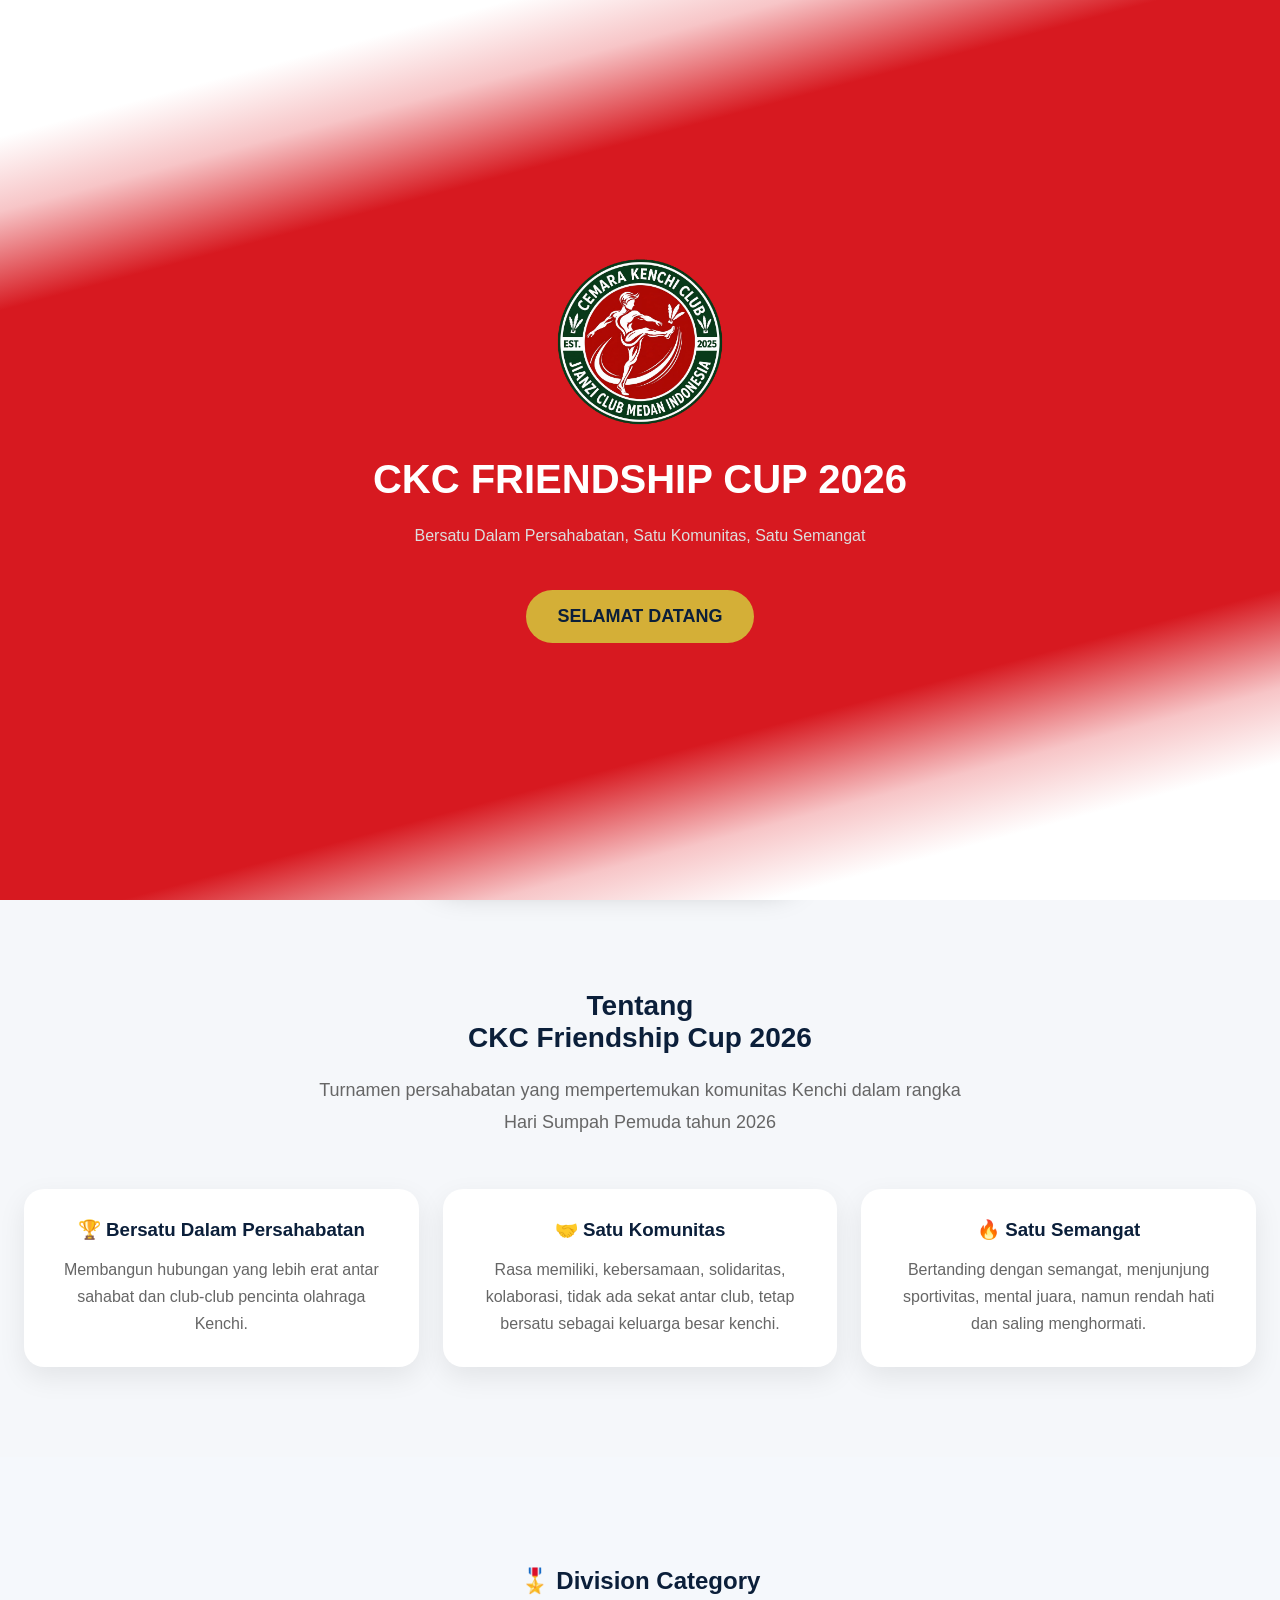
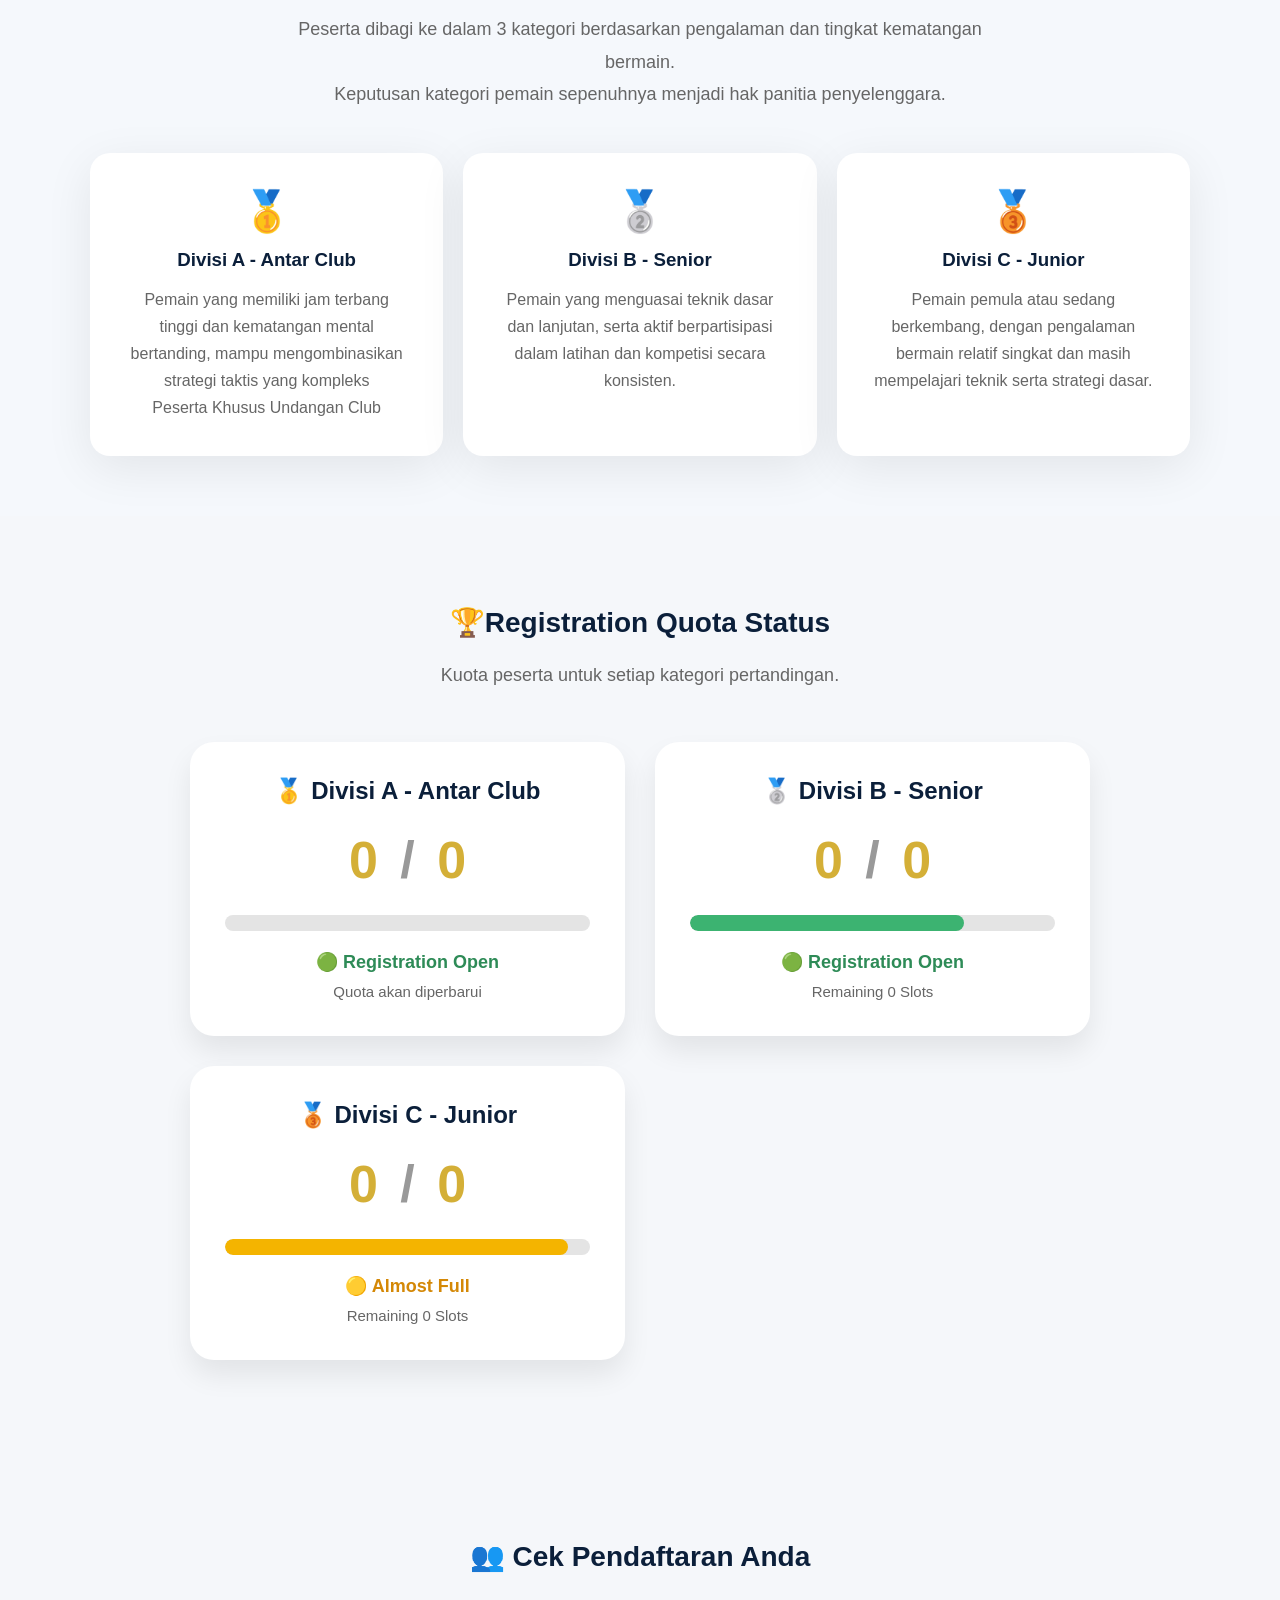
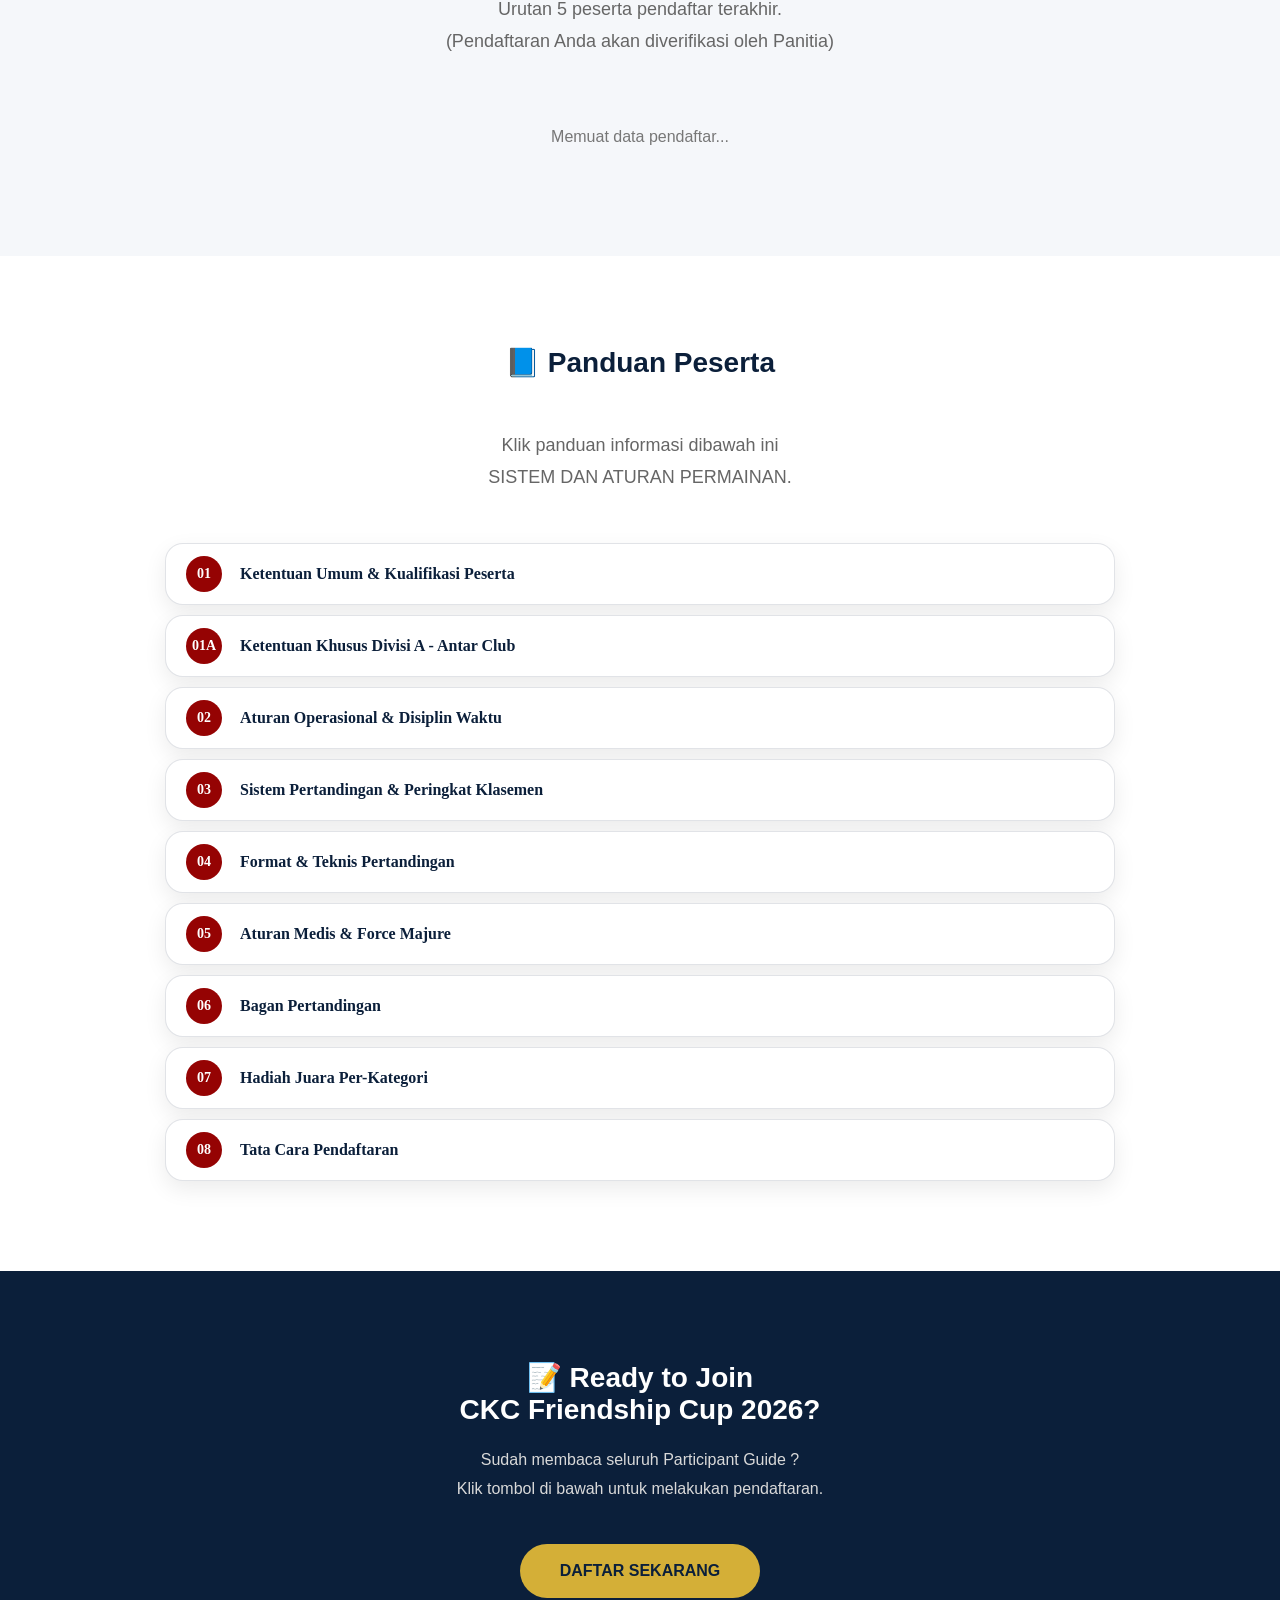
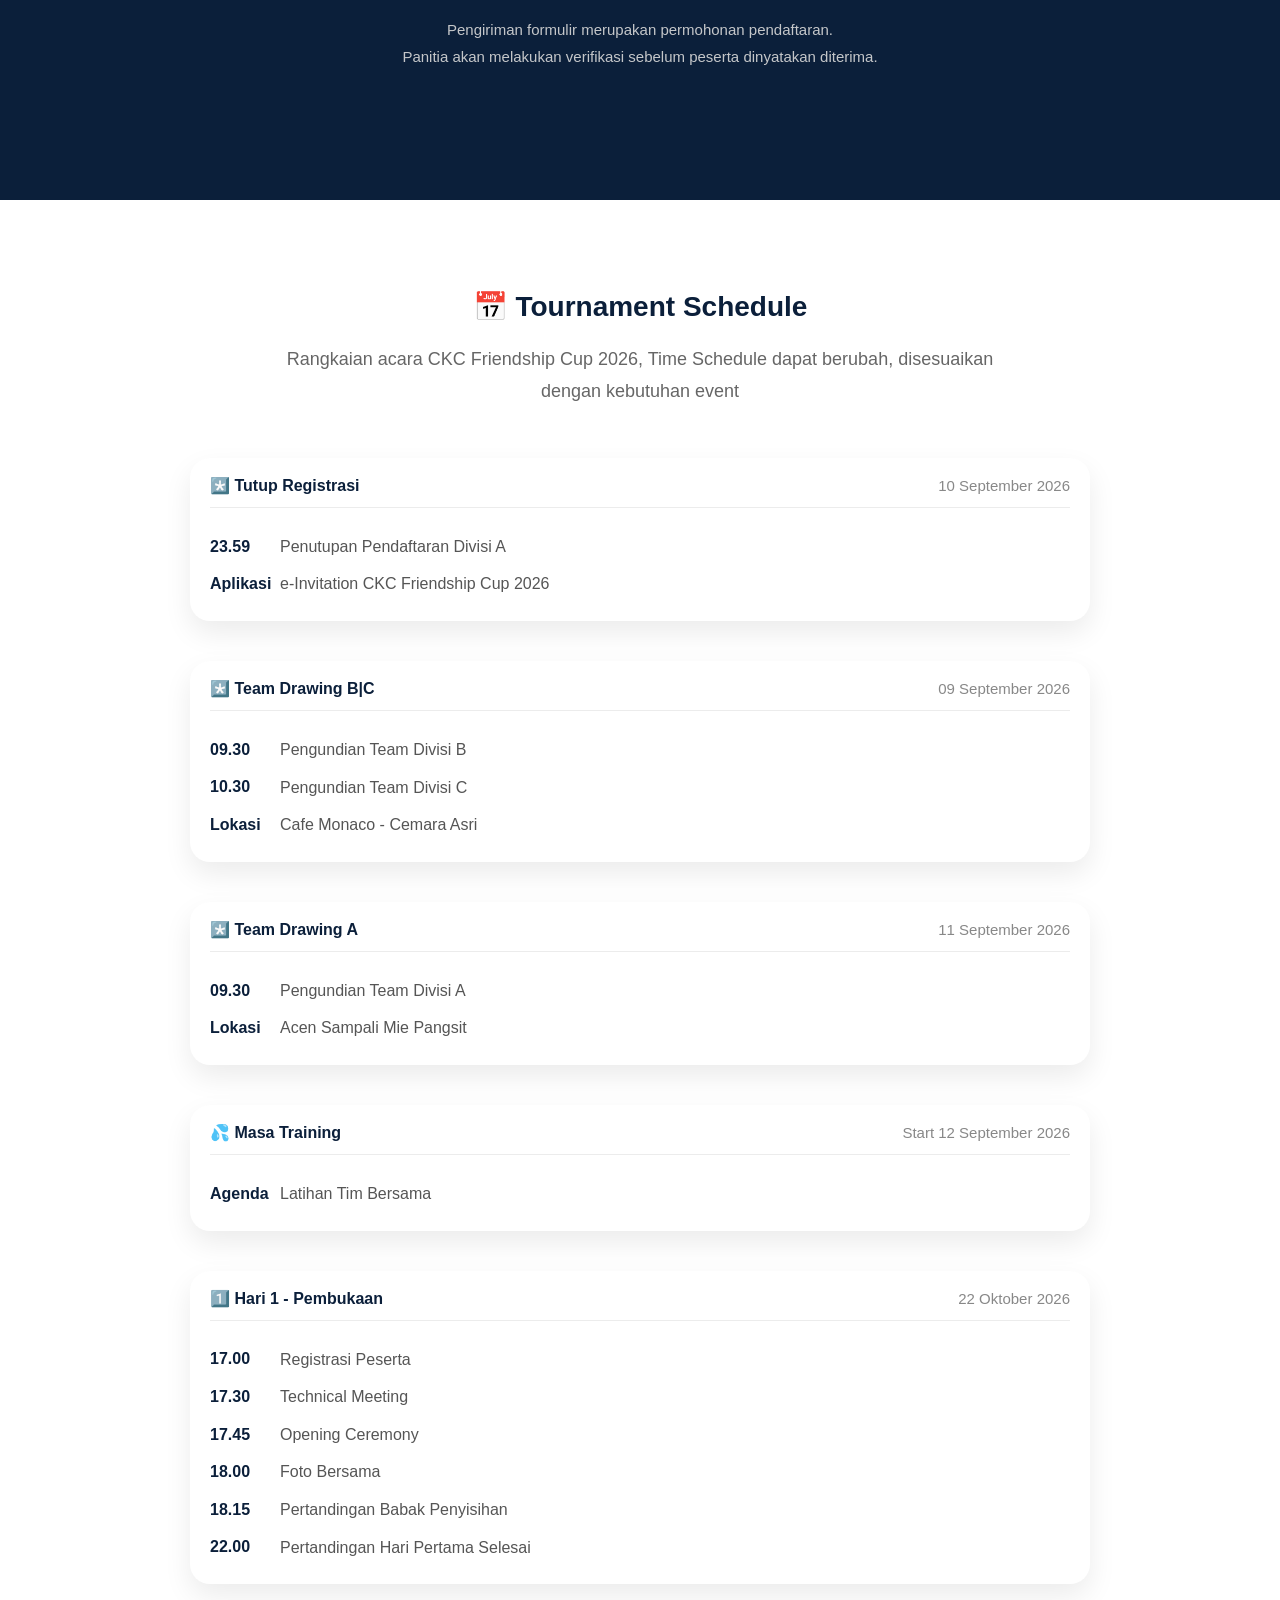
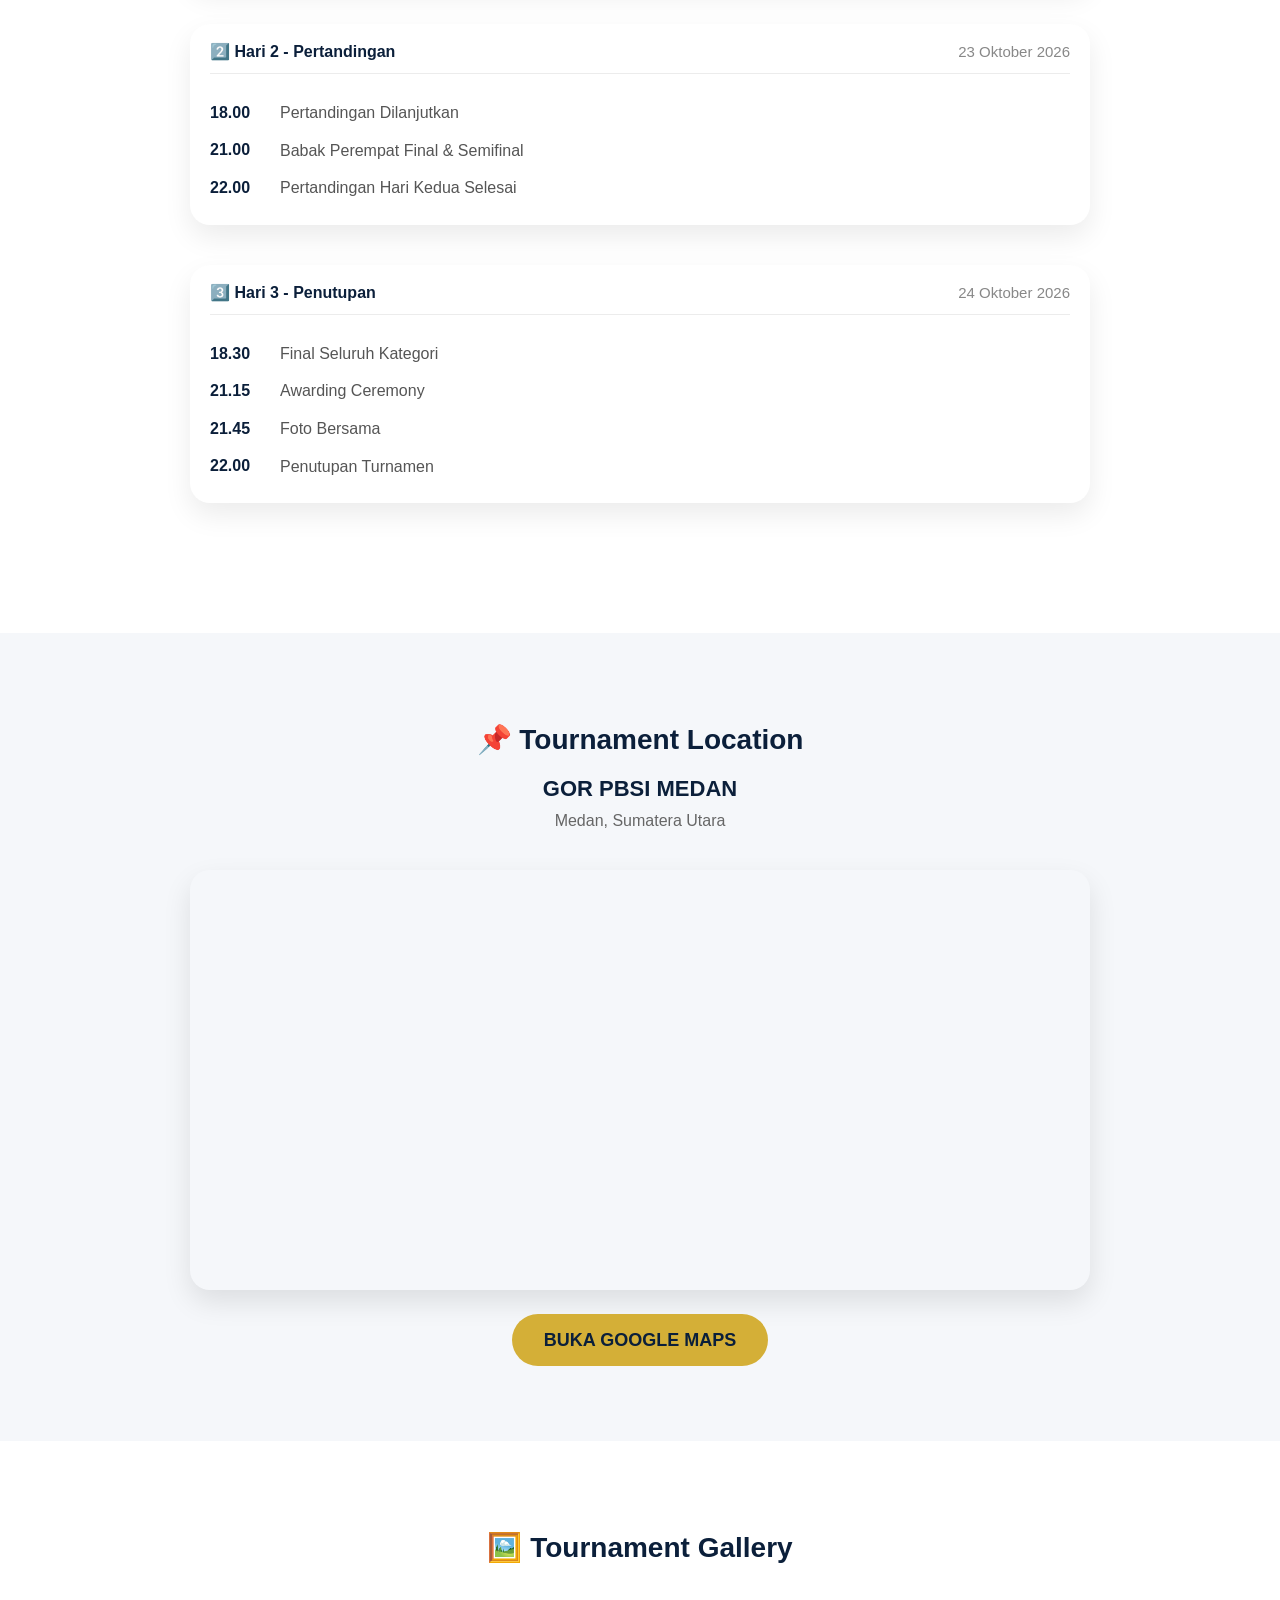
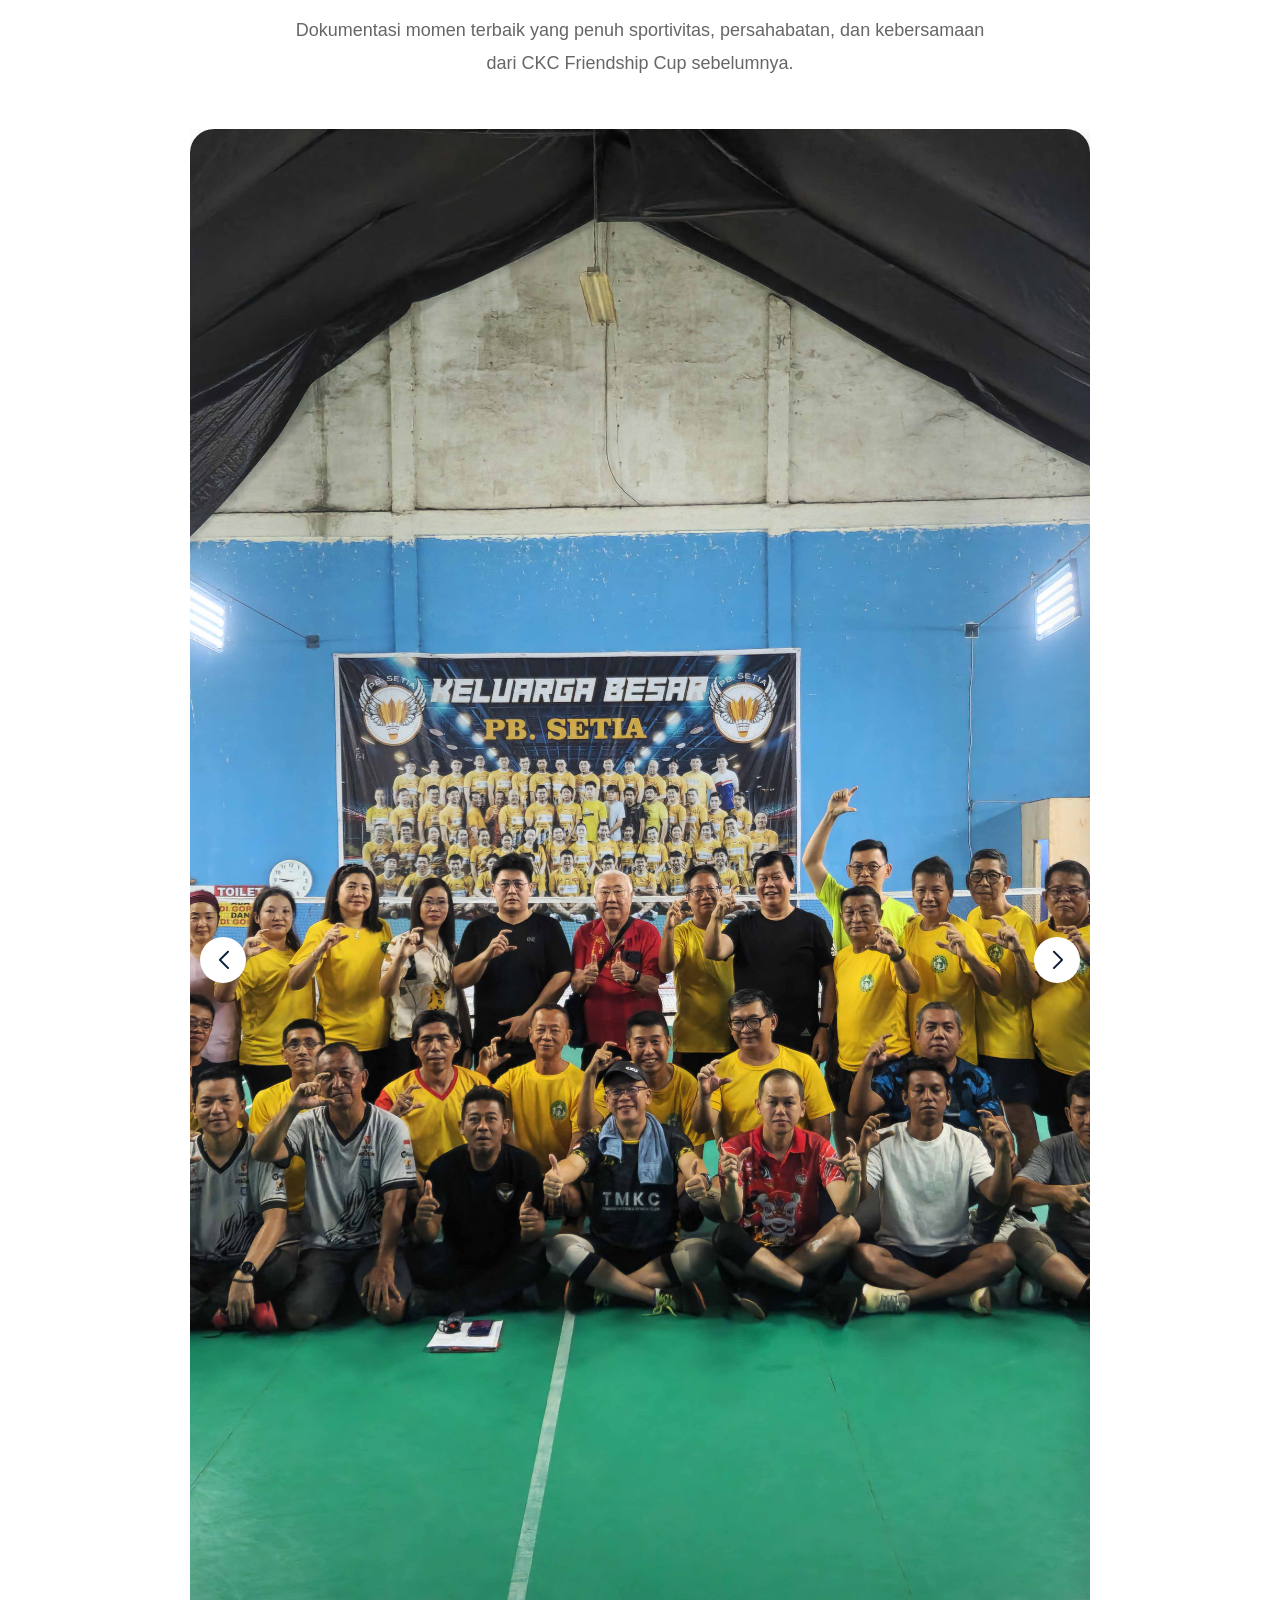
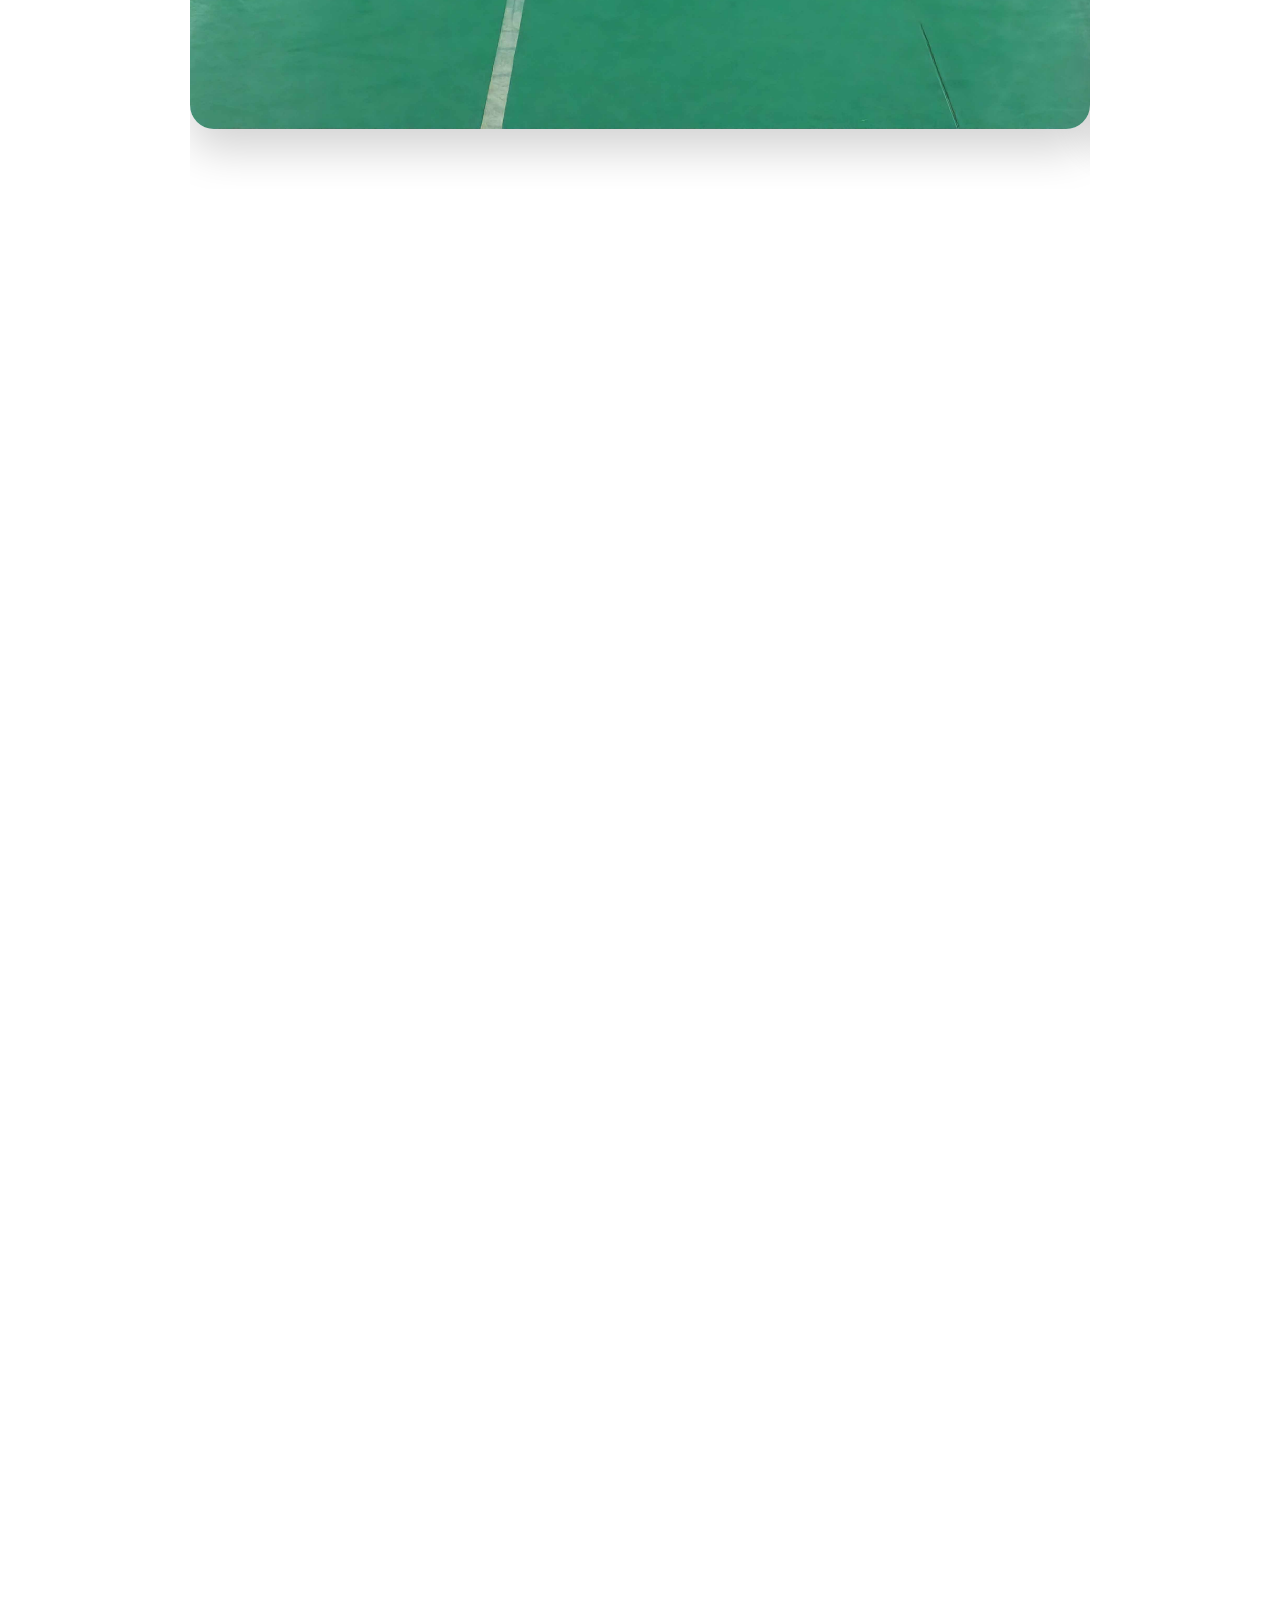
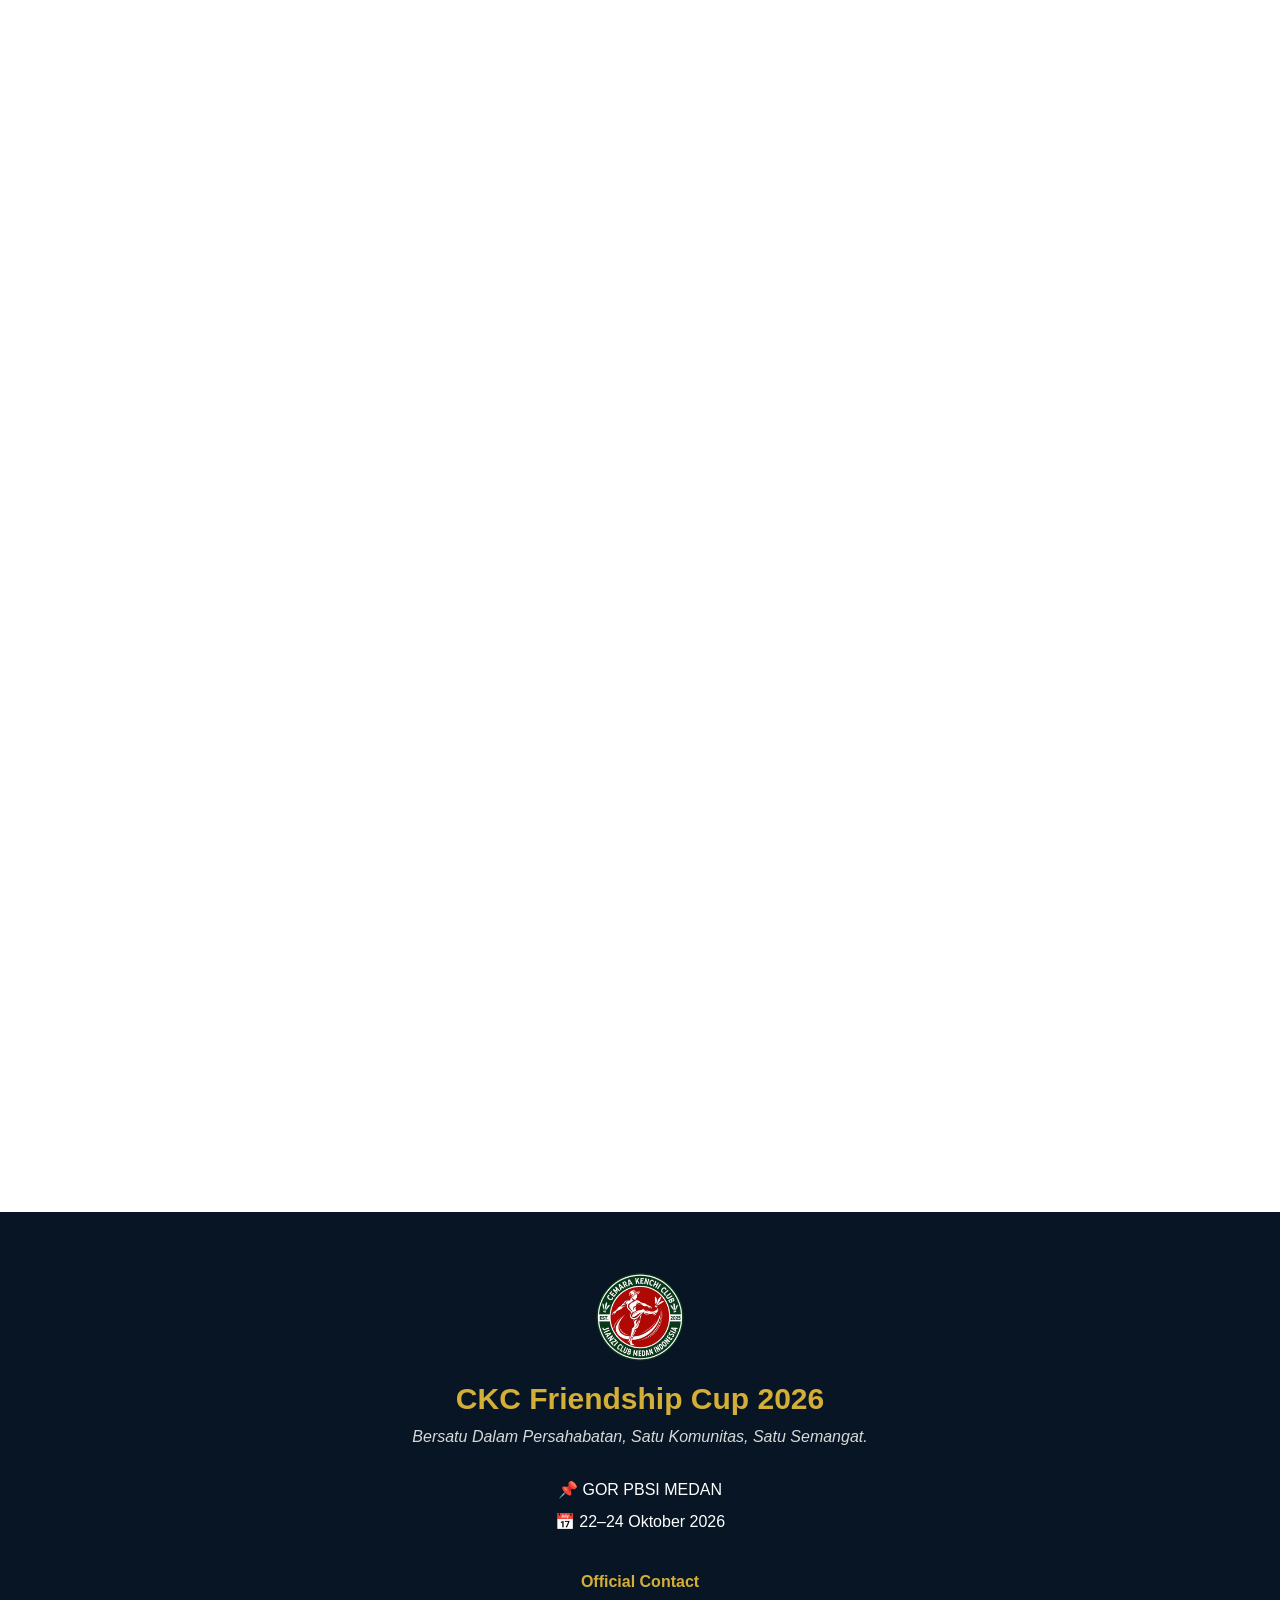
==== index.html @ 767d3966 "Update website" ====
<!DOCTYPE html>
<html lang="id">
<head>

<meta charset="UTF-8">

<meta name="viewport" content="width=device-width, initial-scale=1.0">

<title>Cemara Kenchi Club Friendship Cup 2026</title>

<link
rel="stylesheet"
href="https://cdn.jsdelivr.net/npm/swiper@11/swiper-bundle.min.css">

<link rel="stylesheet" href="style.css">

</head>
<body>

<!-- ===================================================== -->
<!-- OPENING SCREEN -->
<!-- ===================================================== -->
<div id="openingScreen" class="opening-screen">

    <div class="opening-content">

        <img
        src="images/logo/logo.png"
        class="opening-logo"
        alt="Cemara Kenchi Club Logo"
        loading="eager">

        <h1>

            CKC FRIENDSHIP CUP 2026

        </h1>

        <p>

            Bersatu Dalam Persahabatan,
            Satu Komunitas,
            Satu Semangat

        </p>

        <button
            id="enterInvitation"
            class="btn-primary">

            SELAMAT DATANG

        </button>

    </div>

</div>

<div id="runningNews" class="running-news" hidden>
    <div
        id="runningNewsTrack"
        class="running-news-track">
    </div>
</div>

<!-- ===================================================== -->
<!-- HERO -->
<!-- ===================================================== -->
<section id="hero" class="cover">

    <div class="logo-area fade-up">

        <img 
        src="images/logo/logo.png"
        class="hero-logo"
        alt="CKC Logo">

    </div>

    <div class="title-area fade-up">
    <h1 class="club-name">CEMARA KENCHI CLUB</h1>
    <h2 class="event-name">CKC FRIENDSHIP CUP 2026</h2>
    <p class="tagline">Bersatu Dalam Persahabatan, Satu Komunitas, Satu Semangat</p>
     </div>

<div class="info-area fade-up">

    <p>📅 22–24 Oktober 2026</p>

    <p>📌GOR PBSI MEDAN</p>

</div>
<div class="countdown-box fade-up">

    <h3>Tournament Starts In</h3>

    <p id="countdownMessage"></p>

    <div id="countdown">

        <div class="time-box">

            <span id="days">00</span>

            <small>Days</small>

        </div>

        <div class="time-box">

            <span id="hours">00</span>

            <small>Hours</small>

        </div>

        <div class="time-box">

            <span id="minutes">00</span>

            <small>Minutes</small>

        </div>

        <div class="time-box">

            <span id="seconds">00</span>

            <small>Seconds</small>

        </div>

    </div>

</div>
</section>

<!-- ===================================================== -->
<!-- ABOUT TOURNAMENT -->
<!-- ===================================================== -->
<section id="about" class="about">

    <h2>Tentang <br>CKC Friendship Cup 2026</h2>

    <p class="section-description">

        Turnamen persahabatan yang mempertemukan
        komunitas Kenchi dalam rangka <br>Hari Sumpah Pemuda tahun 2026

    </p>

    <div class="feature-list">

        <div class="feature-item reveal">

            <h3>🏆 Bersatu Dalam Persahabatan</h3>

            <p>
            Membangun hubungan yang lebih erat
            antar sahabat dan club-club 
            pencinta olahraga Kenchi.
            </p>

        </div>

        <div class="feature-item reveal">

            <h3>🤝 Satu Komunitas</h3>

            <p>
            Rasa memiliki, kebersamaan, solidaritas,
            kolaborasi, tidak ada sekat antar club,
            tetap bersatu sebagai keluarga besar kenchi.
            </p>

        </div>

        <div class="feature-item reveal">

            <h3>🔥 Satu Semangat</h3>

            <p>
            Bertanding dengan semangat,
            menjunjung sportivitas, mental juara, 
            namun rendah hati dan saling menghormati.
            </p>

        </div>

    </div>

</section>

<!-- ===================================================== -->
<!-- TOURNAMENT CATEGORIES - BARU UNTUK 3 KATEGORI -->
<!-- ===================================================== -->
<section id="categories" class="categories reveal">

    <h2 class="category-title">🎖️ Division Category</h2>

        <p class="section-description category-description">

            Peserta dibagi ke dalam 3 kategori berdasarkan
            pengalaman dan tingkat kematangan bermain.
            <br>
            Keputusan kategori pemain sepenuhnya
            menjadi hak panitia penyelenggara.
            

        </p>

    <div class="category-grid">

    <!-- ========================= -->
    <!-- DIVISI UTAMA -->
    <!-- ========================= -->

    <div class="category-card">

        <div class="category-icon">🥇</div>

        <h3>Divisi A - Antar Club</h3>

        <p>
            Pemain yang memiliki jam terbang tinggi
            dan kematangan mental bertanding, mampu
            mengombinasikan strategi taktis yang kompleks
            <br> Peserta Khusus Undangan Club       
                       
        </p>
        
    </div>

    <!-- ========================= -->
    <!-- SENIOR -->
    <!-- ========================= -->

    <div class="category-card">

        <div class="category-icon">🥈</div>

        <h3>Divisi B - Senior</h3>

        <p>
            Pemain yang menguasai teknik dasar dan lanjutan, serta aktif
            berpartisipasi dalam latihan dan kompetisi secara konsisten.
        </p>
        
    </div>


    <!-- ========================= -->
    <!-- JUNIOR -->
    <!-- ========================= -->

    <div class="category-card">

        <div class="category-icon">🥉</div>

        <h3>Divisi C - Junior</h3>

        <p>
            Pemain pemula atau sedang berkembang,
            dengan pengalaman bermain relatif singkat
            dan masih mempelajari teknik serta strategi dasar.
        </p>

    </div>

</div>
</section>

<!-- ===================================================== -->
<!-- TOURNAMENT REGISTRATION STATUS -->
<!-- ===================================================== -->

<section id="registration-status" class="registration-status reveal">
    
    <h2>🏆Registration Quota Status</h2>

        <p class="section-description">
            Kuota peserta untuk setiap kategori pertandingan.
        </p>

    <div class="quota-wrapper">

        <!-- DIVISI A - ANTAR CLUB -->

        <div class="quota-card">

            <h3>🥇 Divisi A - Antar Club</h3>

            <div class="quota-number">

                <span class="registered">0</span>
                <span class="divider">/</span>
                <span class="quota">0</span>

            </div>

            <div class="progress-bar">

                <div class="progress-fill"></div>

            </div>

            <p class="quota-status open">

                🟢 Registration Open

            </p>

            <small>Quota akan diperbarui</small>

        </div>

        <!-- DIVISI B SENIOR -->

        <div class="quota-card">

            <h3>🥈 Divisi B - Senior</h3>

            <div class="quota-number">

                <span class="registered">0</span>
                <span class="divider">/</span>
                <span class="quota">0</span>

            </div>

            <div class="progress-bar">

                <div class="progress-fill progress-75"></div>

            </div>

            <p class="quota-status open">

                🟢 Registration Open

            </p>

            <small>Remaining 0 Slots</small>

        </div>

        <!-- DIVISI C JUNIOR -->

        <div class="quota-card">

            <h3>🥉 Divisi C - Junior</h3>

            <div class="quota-number">

                <span class="registered">0</span>
                <span class="divider">/</span>
                <span class="quota">0</span>

            </div>

            <div class="progress-bar">

                <div class="progress-fill progress-94"></div>

            </div>

            <p class="quota-status almost">

                🟡 Almost Full

            </p>

            <small>Remaining 0 Slots</small>

        </div>

    </div>

</section>

<!-- ===================================================== -->
<!-- LATEST REGISTERED PARTICIPANTS -->
<!-- ===================================================== -->

<section id="latest-participants" class="latest-participants reveal">

    <h2>👥 Cek Pendaftaran Anda</h2>

    <p class="section-description">
        Urutan 5 peserta pendaftar terakhir.
        <br>(Pendaftaran Anda akan diverifikasi oleh Panitia)
    </p>

    <div id="latest-participants-list">

        <p class="latest-loading">
            Memuat data pendaftar...
        </p>

    </div>

</section>

<!-- ===================================================== -->
<!-- PARTICIPANT GUIDE -->
<!-- ===================================================== -->
<section id="guide" class="guide reveal">

    <h2>📘 Panduan Peserta</h2>

    <p class="section-description">
        Klik panduan informasi dibawah ini
        <br>SISTEM DAN ATURAN PERMAINAN.
    </p>

    <div class="guide-menu">

        <button type="button" class="guide-menu-button" data-guide="1">
            <span class="guide-number">01</span>
            <span class="guide-title">Ketentuan Umum & Kualifikasi Peserta</span>
        </button>

        <button type="button" class="guide-menu-button" data-guide="1A">
            <span class="guide-number">01A</span>
            <span class="guide-title">Ketentuan Khusus Divisi A - Antar Club</span>
        </button>

        <button type="button" class="guide-menu-button" data-guide="2">
            <span class="guide-number">02</span>
            <span class="guide-title">Aturan Operasional & Disiplin Waktu</span>
        </button>

        <button type="button" class="guide-menu-button" data-guide="3">
            <span class="guide-number">03</span>
            <span class="guide-title">Sistem Pertandingan & Peringkat Klasemen</span>
        </button>

        <button type="button" class="guide-menu-button" data-guide="4">
            <span class="guide-number">04</span>
            <span class="guide-title">Format & Teknis Pertandingan</span>
        </button>

        <button type="button" class="guide-menu-button" data-guide="5">
            <span class="guide-number">05</span>
            <span class="guide-title">Aturan Medis & Force Majure</span>
        </button>

        <button type="button" class="guide-menu-button" data-guide="6">
            <span class="guide-number">06</span>
            <span class="guide-title">Bagan Pertandingan</span>
        </button>

        <button type="button" class="guide-menu-button" data-guide="7">
            <span class="guide-number">07</span>
            <span class="guide-title">Hadiah Juara Per-Kategori</span>
        </button>

        <button type="button" class="guide-menu-button" data-guide="8">
            <span class="guide-number">08</span>
            <span class="guide-title">Tata Cara Pendaftaran</span>
        </button>

    </div>

</section>

<!-- ===================================================== -->
<!-- REGISTRASI -->
<!-- ===================================================== -->
<section id="register" class="register reveal">

    <div class="register-content">

        <h2>

        📝 Ready to Join
        <br>CKC Friendship Cup 2026?

        </h2>

        <p>

            Sudah membaca seluruh Participant Guide ?

            <br>Klik tombol di bawah untuk melakukan pendaftaran.

        </p>

        <a class="register-button"
            href="https://forms.gle/nULzM2EhrbWxdfN9A">
            DAFTAR SEKARANG
        </a>
        <p class="register-note">
            Pengiriman formulir merupakan permohonan pendaftaran.
            <br>Panitia akan melakukan verifikasi sebelum peserta dinyatakan diterima.
        </p>

    </div>

    
    <!-- ======================================= -->
    <!-- REGISTRATION FORM MODAL -->
    <!-- ======================================= -->

    <div id="registrationModal" class="registration-modal">

        <div class="registration-modal-content">

            <button id="closeRegistration" class="close-registration">
                ✕
            </button>

            <div class="registration-modal-header">

                <h2>
                    📝 CKC FRIENDSHIP CUP 2026
                </h2>

                <p>
                    Registration Form
                </p>

            </div>

            <div class="registration-form-container">

                <iframe
                    id="registrationForm"
                    src="https://docs.google.com/forms/d/e/1FAIpQLSdU0oXPvkQTzefc-TiFYT8nhz3kuK1kx3DH2kd_b7dvXOVv6w/viewform?embedded=true"
                    frameborder="0"
                    marginheight="0"
                    marginwidth="0">
                </iframe>

            </div>

        </div>

    </div>

</section>

<!-- ===================================================== -->
<!-- TOURNAMENT SCHEDULE -->
<!-- ===================================================== -->

<section id="schedule" class="schedule reveal">

    <h2>📅 Tournament Schedule</h2>

    <p class="section-description">

        Rangkaian acara CKC Friendship Cup 2026,
        Time Schedule dapat berubah, disesuaikan dengan kebutuhan event

    </p>

    <div class="timeline">
        <!-- PRE EVENT I -->
        <div class="timeline-day">

            <div class="day-title">
                *️⃣ Tutup Registrasi
                <span>10 September 2026</span>
            </div>

            <div class="timeline-item">
                <div class="time">23.59</div>
                <div class="activity">Penutupan Pendaftaran Divisi A</div>
            </div>
        
            <div class="timeline-item">
                <div class="time">Aplikasi</div>
                <div class="activity">e-Invitation CKC Friendship Cup 2026</div>
            </div>

        </div>

        <!-- PRE EVENT II -->
        <div class="timeline-day">

            <div class="day-title">
                *️⃣ Team Drawing B|C
                <span>09 September 2026</span>
            </div>

            <div class="timeline-item">
                <div class="time">09.30</div>
                <div class="activity">Pengundian Team Divisi B</div>
            </div>

            <div class="timeline-item">
                <div class="time">10.30</div>
                <div class="activity">Pengundian Team Divisi C</div>
            </div>
        
            <div class="timeline-item">
                <div class="time">Lokasi</div>
                <div class="activity">Cafe Monaco - Cemara Asri</div>
            </div>

        </div>

        <div class="timeline-day">

            <div class="day-title">
                *️⃣ Team Drawing A
                <span>11 September 2026</span>
            </div>

            <div class="timeline-item">
                <div class="time">09.30</div>
                <div class="activity">Pengundian Team Divisi A</div>
            </div>

            <div class="timeline-item">
                <div class="time">Lokasi</div>
                <div class="activity">Acen Sampali Mie Pangsit</div>
            </div>

        </div>

        <!-- TEAM TRAINING -->
        <div class="timeline-day">

            <div class="day-title">
                💦 Masa Training
                <span>Start 12 September 2026</span>
            </div>

            <div class="timeline-item">
                <div class="time">Agenda</div>
                <div class="activity">Latihan Tim Bersama</div>
            </div>

        </div>

        <!-- DAY 1 -->
        <div class="timeline-day">

            <div class="day-title">
                1️⃣ Hari 1 - Pembukaan
                <span>22 Oktober 2026</span>
            </div>

            <div class="timeline-item">
                <div class="time">17.00</div>
                <div class="activity">Registrasi Peserta</div>
            </div>

            <div class="timeline-item">
                <div class="time">17.30</div>
                <div class="activity">Technical Meeting</div>
            </div>

             <div class="timeline-item">
                <div class="time">17.45</div>
                <div class="activity">Opening Ceremony</div>
            </div>

            <div class="timeline-item">
                <div class="time">18.00</div>
                <div class="activity">Foto Bersama</div>
            </div>

            <div class="timeline-item">
                <div class="time">18.15</div>
                <div class="activity">Pertandingan Babak Penyisihan</div>
            </div>

            <div class="timeline-item">
                <div class="time">22.00</div>
                <div class="activity">Pertandingan Hari Pertama Selesai</div>
            </div>

        </div>

        <!-- DAY 2 -->
        <div class="timeline-day">

            <div class="day-title">
                2️⃣ Hari 2 - Pertandingan
                <span>23 Oktober 2026</span>
            </div>

                <div class="timeline-item">
                <div class="time">18.00</div>
                <div class="activity">Pertandingan Dilanjutkan</div>
            </div>

            <div class="timeline-item">
                <div class="time">21.00</div>
                <div class="activity">Babak Perempat Final & Semifinal</div>
            </div>

            <div class="timeline-item">
                <div class="time">22.00</div>
                <div class="activity">Pertandingan Hari Kedua Selesai</div>
            </div>

        </div>

        <!-- DAY 3 -->
        <div class="timeline-day">

            <div class="day-title">
                3️⃣ Hari 3 - Penutupan
                <span>24 Oktober 2026</span>
            </div>

            <div class="timeline-item">
                <div class="time">18.30</div>
                <div class="activity">Final Seluruh Kategori</div>
            </div>

            <div class="timeline-item">
                <div class="time">21.15</div>
                <div class="activity">Awarding Ceremony</div>
            </div>

            <div class="timeline-item">
                <div class="time">21.45</div>
                <div class="activity">Foto Bersama</div>
            </div>

            <div class="timeline-item">
                <div class="time">22.00</div>
                <div class="activity">Penutupan Turnamen</div>
            </div>

        </div>

    </div>

</section>

<!-- ===================================================== -->
<!-- LOCATION -->
<!-- ===================================================== -->
<section id="location" class="location">

    <h2>📌 Tournament Location</h2>

    <p class="location-name">
        GOR PBSI MEDAN
    </p>

    <p class="location-address">
        Medan, Sumatera Utara
    </p>

    <div class="map-container">

        <iframe
            title="Lokasi CKC Friendship Cup 2026"
            src="https://www.google.com/maps/embed?pb=!1m18!1m12!1m3!1d4064.886036208259!2d98.71708307506721!3d3.6036909963704344!2m3!1f0!2f0!3f0!3m2!1i1024!2i768!4f13.1!3m3!1m2!1s0x3031316ea0b6a84f%3A0xd7d88e48767068d5!2sGOR%20PBSI!5e1!3m2!1sen!2sid!4v1785987333562!5m2!1sen!2sid" width="600" height="450" style="border:0;" allowfullscreen="" loading="lazy" referrerpolicy="strict-origin-when-cross-origin">
        </iframe>

    </div>

    <a
        href="https://maps.app.goo.gl/RdskDtzoaQpaogve7"
        target="_blank"
        class="btn-primary">

        BUKA GOOGLE MAPS

    </a>

</section>
<!-- ===================================================== -->
<!-- PREVIOUS TOURNAMENT GALLERY -->
<!-- ===================================================== -->

<section id="history" class="history reveal">
       
    <h2>🖼️ Tournament Gallery</h2>

    <p class="section-description">
        Dokumentasi momen terbaik yang penuh sportivitas, persahabatan, dan kebersamaan dari CKC Friendship Cup sebelumnya.
    </p>

    <div class="swiper historySwiper">

        <div class="swiper-wrapper">

            <div class="swiper-slide">
                <img src="images/history/history1.jpg" alt="History 1">
            </div>

            <div class="swiper-slide">
                <img src="images/history/history2.jpg" alt="History 2">
            </div>

            <div class="swiper-slide">
                <img src="images/history/history3.jpg" alt="History 3">
            </div>

            <div class="swiper-slide">
                <img src="images/history/history4.jpg" alt="History 4">
            </div>

            <div class="swiper-slide">
                <img src="images/history/history5.jpg" alt="History 5">
            </div>

             <div class="swiper-slide">
                <img src="images/history/history6.jpg" alt="History 6">
            </div>

             <div class="swiper-slide">
                <img src="images/history/history7.jpg" alt="History 7">
            </div>

            <div class="swiper-slide">
                <img src="images/history/history8.jpg" alt="History 8">
            </div>

             <div class="swiper-slide">
                <img src="images/history/history9.jpg" alt="History 9">
            </div>

             <div class="swiper-slide">
                <img src="images/history/history10.jpg" alt="History 10">
            </div>
            
        </div>

        <div class="swiper-pagination"></div>

        <div class="swiper-button-prev"></div>

        <div class="swiper-button-next"></div>

    </div>

</section>
<!-- ===================================================== -->
<!-- TOURNAMENT HIGHLIGHTS -->
<!-- ===================================================== -->

<section id="highlights" class="highlights reveal">

    <h2>🎬 Tournament Highlights</h2>

    <p class="section-description">
        Saksikan kembali momen-momen terbaik, pertandingan spektakuler,
        dan semangat sportivitas dari event event CKC.
    </p>

    <div class="highlight-grid">

        <div class="highlight-card">

            <div class="video-thumbnail"
                data-video="https://www.youtube.com/embed/Yfc0XAd9VaY">

                <img
                    src="images/highlight/highlight1.jpg"
                    alt="Opening Ceremony">

                <div class="play-button">

                    <span>▶</span>

                </div>

            </div>

            <h3>Peserta LIGA CKC II 2026</h3>

            <p>
                Diselenggarakan di GOR Anugerah<br>pada tanggal 14 sd 15 April 2026
            </p>

        </div>

        <div class="highlight-card">

            <div class="video-thumbnail"
                data-video="https://www.youtube.com/embed/eOGHC-oCBQQ">

                <img
                    src="images/highlight/highlight2.jpg"
                    alt="Opening Ceremony">

                 <div class="play-button">

                    <span>▶</span>

                 </div>

            </div>

            <h3>Dokumentasi Event</h3>

            <p>
                Photo dan video clip selama berlangsungnya <br> Event Cemara Kenchi Club Liga II 2026
            </p>

        </div>

        <div class="highlight-card">

            <div class="video-thumbnail"
                 data-video="https://www.youtube.com/embed/BNtlKk_iwkQ">

                 <img
                    src="images/highlight/highlight3.jpg"
                     alt="Opening Ceremony">

                <div class="play-button">

                <span>▶</span>

                </div>

            </div>

            <h3>Selamat Buat Para Juara</h3>

            <p>
                Pemberian Medali dan Hadiah untuk <br>para Juara event CKC Liga II 2026.
            </p>

        </div>

    </div>

</section>
<!-- ===================================================== -->
<!-- LIGHTBOX -->
<!-- ===================================================== -->
<div id="lightbox" class="lightbox">

    <span class="close-lightbox">&times;</span>

    <img id="lightboxImage" src="" alt="Gallery">

</div>


<!-- ===================================================== -->
<!-- SUPPORTED BY -->
<!-- ===================================================== -->

<section id="sponsors" class="sponsors reveal">

    <h2>🤝 Supported By</h2>

    <p class="section-description">
        CKC Friendship Cup 2026 dapat terselenggara berkat dukungan para sponsor,
        partner, komunitas, dan para relasi.
    </p>

    <!-- ===================== -->
    <!-- TITLE SPONSOR -->
    <!-- ===================== -->

    <div class="sponsor-group">

        <h3>Platinum Sponsor</h3>

        <div class="title-sponsor">

            <div class="sponsor-card large">

                <img src="images/sponsor/title.png" alt="Title Sponsor">

            </div>

        </div>

    </div>

    <!-- ===================== -->
    <!-- GOLD SPONSOR -->
    <!-- ===================== -->

    <div class="sponsor-group">

        <h3>Gold Sponsor</h3>

        <div class="sponsor-grid">

            <div class="sponsor-card">
                <img src="images/sponsor/gold1.png">
            </div>

            <div class="sponsor-card">
                <img src="images/sponsor/gold2.png">
            </div>

        </div>

    </div>

    <div class="sponsor-group">

        <h3>Silver Sponsor</h3>

        <div class="sponsor-grid">

            <div class="sponsor-card">
                <img src="images/sponsor/silver1.png">
            </div>

            <div class="sponsor-card">
                <img src="images/sponsor/silver2.png">
            </div>

            <!--<div class="sponsor-card">
                <img src="images/sponsor/Silver3.png">
            </div>

            <div class="sponsor-card">
                <img src="images/sponsor/Silver4.png">
            </div>-->

        </div>

    </div>

    <!-- ===================== -->
    <!-- PERSONAL SPONSOR -->
    <!-- ===================== -->

    <div class="sponsor-Personal">

        <h3>Personal Sponsor</h3>

        <div class="personalsponsor-grid">
                
            <div class="personalsponsor-card">
                <img src="images/sponsor/personal1.png">
            </div>

            <div class="personalsponsor-card">
                <img src="images/sponsor/personal2.png">
            </div>

            <div class="personalsponsor-card">
                <img src="images/sponsor/personal3.png">
            </div>

            <div class="personalsponsor-card">
                <img src="images/sponsor/personal4.png">
            </div>

            <div class="personalsponsor-card">
                <img src="images/sponsor/personal5.png">
            </div>

            <div class="personalsponsor-card">
                <img src="images/sponsor/personal6.png">
            </div>

            <div class="personalsponsor-card">
                <img src="images/sponsor/personal7.png">
            </div>

            <div class="personalsponsor-card">
                <img src="images/sponsor/personal8.png">
            </div>

        </div>

    </div>
    <!-- ================== -->
    <!-- OFFICIAL PARTNER   -->
    <!-- ================== -->

    <div class="sponsor-Personal">

        <h3>Official Partner</h3>

        <div class="officialsponsor-grid">
            
            <div class="officialsponsor-card">
                <img src="images/sponsor/official1.png">
            </div>

            <div class="officialsponsor-card">
                <img src="images/sponsor/official2.png">
            </div>

            <div class="officialsponsor-card">
                <img src="images/sponsor/official3.png">
            </div>

            <div class="officialsponsor-card">
                <img src="images/sponsor/official4.png">
            </div>

            <div class="officialsponsor-card">
                <img src="images/sponsor/official5.png">
            </div>

            <div class="officialsponsor-card">
                <img src="images/sponsor/official6.png">
            </div>

            <div class="officialsponsor-card">
                <img src="images/sponsor/official7.png">
            </div>

             <div class="officialsponsor-card">
                <img src="images/sponsor/official8.png">
            </div>

            <div class="officialsponsor-card">
                <img src="images/sponsor/official9.png">
            </div>

            <div class="officialsponsor-card">
                <img src="images/sponsor/official10.png">
            </div>

            <div class="officialsponsor-card">
                <img src="images/sponsor/official11.png">
            </div>

            <div class="officialsponsor-card">
                <img src="images/sponsor/official12.png">
            </div>

            <div class="officialsponsor-card">
                <img src="images/sponsor/official13.png">
            </div>
            
            <div class="officialsponsor-card">
                <img src="images/sponsor/official14.png">
            </div>

            <div class="officialsponsor-card">
                <img src="images/sponsor/official15.png">
            </div>

            <div class="officialsponsor-card">
                <img src="images/sponsor/official16.png">
            </div>

            <div class="officialsponsor-card">
                <img src="images/sponsor/official17.png">
            </div>

            <div class="officialsponsor-card">
                <img src="images/sponsor/official18.png">
            </div>

            <div class="officialsponsor-card">
                <img src="images/sponsor/official19.png">
            </div>

            <div class="officialsponsor-card">
                <img src="images/sponsor/official20.png">
            </div>

            <div class="officialsponsor-card">
                <img src="images/sponsor/official21.png">
            </div>

            <div class="officialsponsor-card">
                <img src="images/sponsor/official22.png">
            </div>

            <div class="officialsponsor-card">
                <img src="images/sponsor/official23.png">
            </div>

        </div>

    </div>

    <!-- ===================== -->
    <!-- COMMUNITY PARTNER -->
    <!-- ===================== -->

    <div class="sponsor-group">

        <h3>Community Partner</h3>

        <div class="communitysponsor-grid">

            <div class="communitysponsor-card">
                <img src="images/sponsor/community1.png">
            </div>

            <div class="communitysponsor-card">
                <img src="images/sponsor/community2.png">
            </div>

            <div class="communitysponsor-card">
                <img src="images/sponsor/community3.png">
            </div>

            <div class="communitysponsor-card">
                <img src="images/sponsor/community4.png">
            </div>

            <div class="communitysponsor-card">
                <img src="images/sponsor/community5.png">
            </div>

            <div class="communitysponsor-card">
                <img src="images/sponsor/community6.png">
            </div>

        </div>

    </div>

</section>

<!-- ===================================================== -->
<!-- FLOATING NAV -->
<!-- ===================================================== -->
<nav class="floating-nav">

    <a href="#hero" title="Home">🏠</a>

    <a href="#guide" title="Participant Guide">📘</a>

    <a href="#schedule" title="Jadwal">📅</a>

    <a href="#register" title="Pendaftaran">📝</a>

    <a href="#location" title="Lokasi">📌</a>

    <a href="#history" title="Gallery">📷</a>

    <a href="#footer" title="Informasi">📞</a>

</nav>

<!-- ======================================= -->
<!-- BACKGROUND MUSIC -->
<!-- ======================================= -->

<!-- Lagu Pertama (Untuk Cover / Opening Screen) -->
<audio id="bgMusic" loop>

    <source src="audio/background.mp3" type="audio/mpeg">

</audio>


<!-- ======================================= -->
<!-- REGISTRATION MUSIC -->
<!-- ======================================= -->

<!-- Lagu Kedua (Untuk Registrasi) -->
<audio id="registrationMusic">

    <source src="audio/background2.mp3" type="audio/mpeg">

</audio>


<!-- ======================================= -->
<!-- VIDEO MODAL -->
<!-- ======================================= -->

<div id="videoModal" class="video-modal">

    <div class="video-modal-content">

        <span class="close-video">
            &times;
        </span>

        <iframe

            id="videoFrame"

            allowfullscreen>

        </iframe>

    </div>

</div>


<!-- ===================================================== -->
<!-- FOOTER -->
<!-- ===================================================== -->

<footer id="footer" class="footer">

    <div class="footer-container">

        <img src="images/logo/logo.png" alt="CKC Logo" class="footer-logo">

        <h3>CKC Friendship Cup 2026</h3>

        <p class="footer-tagline">
            Bersatu Dalam Persahabatan, Satu Komunitas, Satu Semangat.
        </p>

        <div class="footer-info">

            <p>
                📌 GOR PBSI MEDAN
            </p>

            <p>
                📅 22–24 Oktober 2026
            </p>

        </div>

        <div class="footer-contact">

            <h4>Official Contact</h4>

            <p>
                👤 Contact Person :
                <strong>ASAN KIE</strong>
            </p>

            <p>
                <svg class="whatsapp-icon"
                    xmlns="http://www.w3.org/2000/svg"
                    viewBox="0 0 448 512">
                    <path d="M92.1 254.6c0 24.9 7 49.2 20.2 70.1l3.1 5-13.3 48.6 49.9-13.1 4.8 2.9c20.2 12 43.4 18.4 67.1 18.4l.1 0c72.6 0 133.3-59.1 133.3-131.8 0-35.2-15.2-68.3-40.1-93.2-25-25-58-38.7-93.2-38.7-72.7 0-131.8 59.1-131.9 131.8zM274.8 330c-12.6 1.9-22.4 .9-47.5-9.9-36.8-15.9-61.8-51.5-66.9-58.7-.4-.6-.7-.9-.8-1.1-2-2.6-16.2-21.5-16.2-41 0-18.4 9-27.9 13.2-32.3 .3-.3 .5-.5 .7-.8 3.6-4 7.9-5 10.6-5 2.6 0 5.3 0 7.6 .1l.8 0c2.3 0 5.2 0 8.1 6.8 1.2 2.9 3 7.3 4.9 11.8 3.3 8 6.7 16.3 7.3 17.6 1 2 1.7 4.3 .3 6.9-3.4 6.8-6.9 10.4-9.3 13-3.1 3.2-4.5 4.7-2.3 8.6 15.3 26.3 30.6 35.4 53.9 47.1 4 2 6.3 1.7 8.6-1 2.3-2.6 9.9-11.6 12.5-15.5 2.6-4 5.3-3.3 8.9-2s23.1 10.9 27.1 12.9c.8 .4 1.5 .7 2.1 1 2.8 1.4 4.7 2.3 5.5 3.6 .9 1.9 .9 9.9-2.4 19.1-3.3 9.3-19.1 17.7-26.7 18.8zM448 96c0-35.3-28.7-64-64-64L64 32C28.7 32 0 60.7 0 96L0 416c0 35.3 28.7 64 64 64l320 0c35.3 0 64-28.7 64-64l0-320zM148.1 393.9L64 416 86.5 333.8c-13.9-24-21.2-51.3-21.2-79.3 .1-87.4 71.2-158.5 158.6-158.5 42.4 0 82.2 16.5 112.2 46.5 29.9 30 47.9 69.8 47.9 112.2 0 87.4-72.7 158.5-160.1 158.5-26.6 0-52.7-6.7-75.8-19.3z"/>
                </svg>

                WhatsApp :
                <strong>0853 7686 6333</strong>
            </p>

        </div>

        
        <div class="footer-social">

            <!-- FACEBOOK -->
            <a href="javascript:void(0)"
                class="social-placeholder"
                title="Facebook">
                <svg class="social-icon" viewBox="0 0 640 640">
                    <path d="M160 96C124.7 96 96 124.7 96 160L96 480C96 515.3 124.7 544 160 544L258.2 544L258.2 398.2L205.4 398.2L205.4 320L258.2 320L258.2 286.3C258.2 199.2 297.6 158.8 383.2 158.8C399.4 158.8 427.4 162 438.9 165.2L438.9 236C432.9 235.4 422.4 235 409.3 235C367.3 235 351.1 250.9 351.1 292.2L351.1 320L434.7 320L420.3 398.2L351 398.2L351 544L480 544C515.3 544 544 515.3 544 480L544 160C544 124.7 515.3 96 480 96L160 96z"/>
                </svg>
            </a>


            <!-- INSTAGRAM -->
            <a href="https://www.instagram.com/cemarakenchiclub?igsh=MTlzam1pNDk4ZXptOA=="
                class="social-placeholder"
                title="Instagram">
                <svg class="social-icon" viewBox="0 0 640 640">
                    <path d="M290.4 275.7C274 286 264.5 304.5 265.5 323.8C266.6 343.2 278.2 360.4 295.6 368.9C313.1 377.3 333.8 375.5 349.6 364.3C366 354 375.5 335.5 374.5 316.2C373.4 296.8 361.8 279.6 344.4 271.1C326.9 262.7 306.2 264.5 290.4 275.7zM432.7 207.3C427.5 202.1 421.2 198 414.3 195.3C396.2 188.2 356.7 188.5 331.2 188.8C327.1 188.8 323.3 188.9 320 188.9C316.7 188.9 312.8 188.9 308.6 188.8C283.1 188.5 243.8 188.1 225.7 195.3C218.8 198 212.6 202.1 207.3 207.3C202 212.5 198 218.8 195.3 225.7C188.2 243.8 188.6 283.4 188.8 308.9C188.8 313 188.9 316.8 188.9 320C188.9 323.2 188.9 327 188.8 331.1C188.6 356.6 188.2 396.2 195.3 414.3C198 421.2 202.1 427.4 207.3 432.7C212.5 438 218.8 442 225.7 444.7C243.8 451.8 283.3 451.5 308.8 451.2C312.9 451.2 316.7 451.1 320 451.1C323.3 451.1 327.2 451.2 331.4 451.2C356.9 451.5 396.2 451.9 414.3 444.7C421.2 442 427.4 437.9 432.7 432.7C438 427.5 442 421.2 444.7 414.3C451.9 396.3 451.5 356.9 451.2 331.3C451.5 327.1 451.1 323.2 451.1 319.9C451.1 316.6 451.5 312.8 451.2 308.5C451.5 283 451.9 243.6 444.7 225.5C442 218.6 437.9 212.4 432.7 207.1L432.7 207.3zM365.6 251.8C383.7 263.9 396.2 282.7 400.5 304C404.8 325.3 400.3 347.5 388.2 365.6C382.2 374.6 374.5 382.2 365.6 388.2C356.7 394.2 346.6 398.3 336 400.4C314.7 404.6 292.5 400.2 274.4 388.1C256.3 376 243.8 357.2 239.5 335.9C235.2 314.6 239.7 292.4 251.7 274.3C263.7 256.2 282.6 243.7 303.9 239.4C325.2 235.1 347.4 239.6 365.5 251.6L365.6 251.6zM394.8 250.5C391.7 248.4 389.2 245.4 387.7 241.9C386.2 238.4 385.9 234.6 386.6 230.8C387.3 227 389.2 223.7 391.8 221C394.4 218.3 397.9 216.5 401.6 215.8C405.3 215.1 409.2 215.4 412.7 216.9C416.2 218.4 419.2 220.8 421.3 223.9C423.4 227 424.5 230.7 424.5 234.5C424.5 237 424 239.5 423.1 241.8C422.2 244.1 420.7 246.2 419 248C417.3 249.8 415.1 251.2 412.8 252.2C410.5 253.2 408 253.7 405.5 253.7C401.7 253.7 398 252.6 394.9 250.5L394.8 250.5zM544 160C544 124.7 515.3 96 480 96L160 96C124.7 96 96 124.7 96 160L96 480C96 515.3 124.7 544 160 544L480 544C515.3 544 544 515.3 544 480L544 160zM453 453C434.3 471.7 411.6 477.6 386 478.9C359.6 480.4 280.4 480.4 254 478.9C228.4 477.6 205.7 471.7 187 453C168.3 434.3 162.4 411.6 161.2 386C159.7 359.6 159.7 280.4 161.2 254C162.5 228.4 168.3 205.7 187 187C205.7 168.3 228.5 162.4 254 161.2C280.4 159.7 359.6 159.7 386 161.2C411.6 162.5 434.3 168.3 453 187C471.7 205.7 477.6 228.4 478.8 254C480.3 280.3 480.3 359.4 478.8 385.9C477.5 411.5 471.7 434.2 453 452.9L453 453z"/>
                </svg>
            </a>


            <!-- YOUTUBE -->
            <a href="https://www.youtube.com/@CemaraKenchiClubCKC"
                class="social-placeholder"
                title="Youtube">
                <svg class="social-icon" viewBox="0 0 640 640">
                    <path d="M378 320.2L282.8 266.1L282.8 374.3L378 320.2zM480 96L160 96C124.7 96 96 124.7 96 160L96 480C96 515.3 124.7 544 160 544L480 544C515.3 544 544 515.3 544 480L544 160C544 124.7 515.3 96 480 96zM494.4 232.1C502 260.7 502 320.3 502 320.3C502 320.3 502 379.9 494.4 408.4C490.2 424.2 477.9 436.1 462.2 440.3C433.9 448 320 448 320 448C320 448 206.1 448 177.8 440.4C162.1 436.2 149.8 424.3 145.6 408.5C138 379.9 138 320.3 138 320.3C138 320.3 138 260.6 145.6 232.1C149.8 216.3 162.1 203.9 177.8 199.7C206.1 192 320 192 320 192C320 192 433.9 192 462.2 199.7C477.9 203.9 490.2 216.3 494.4 232.1z"/>
                </svg>
            </a>


            <!-- TIKTOK -->
            <a href="javascript:void(0)"
                class="social-placeholder"
                title="Tiktok">
                <svg class="social-icon" viewBox="0 0 640 640">
                    <path d="M320 64C320 64 320 64 320 64C320 64 320 64 320 64L320 416C320 468 277.8 510 225.8 510C173.8 510 131.6 468 131.6 416C131.6 364 173.8 322 225.8 322C235.8 322 245.4 323.6 254.4 326.6L254.4 240.5C245 239 235.5 238.2 225.8 238.2C127.4 238.2 47.6 317.9 47.6 416C47.6 514.1 127.4 593.8 225.8 593.8C324.2 593.8 404 514.1 404 416L404 250.4C447.7 285.4 503.3 306.2 563.7 306.2L563.7 222.2C473.8 222.2 400 149.2 400 64L320 64z"/>
                </svg>
            </a>

        </div>
        
        <div class="footer-bottom">

            © 2026 Cemara Kenchi Club.
            All Rights Reserved.

        </div>

    </div>

</footer>
<!-- ===================================== -->
<!-- MUSIC BUTTON -->
<!-- ===================================== -->

<button id="musicToggle" class="music-toggle">

    🔊

</button>

<script src="https://cdn.jsdelivr.net/npm/swiper@11/swiper-bundle.min.js"></script>

<script src="script.js"></script>
</body>

</html>
---- style.css ----
/* ==========================
   GLOBAL
========================== */
*{
    margin:0;
    padding:0;
    box-sizing:border-box;
}
html{

    scroll-behavior:smooth;

}
body{

    font-family:Arial,sans-serif;

}
a{

    text-decoration:none;

}
/*--- IMAGE ---*/
img{
    max-width:100%;
    height:auto;
}
/*--- BUTTON ---*/
button{
    padding:15px 35px;
    font-size:18px;
    border:none;
    border-radius:30px;
    cursor:pointer;

}
.btn-primary{

    background:#D4AF37;
    color:#0B1F3A;
    padding:16px 32px;
    min-width:220px;
    border:none;
    border-radius:50px;
    font-size:18px;
    font-weight:bold;
    cursor:pointer;
    transition:.3s;

}
.btn-primary:hover{

    background:#E8BF4A;

    transform:scale(1.05);

}

.btn-primary:active{

    transform:scale(.95);

}

/* ==========================
   OPENING SCREEN
========================== */

.opening-screen{

    position:fixed;

    top:0;

    left:0;

    width:100%;

    min-height:100vh;

    background:
        linear-gradient(
            165deg,
            #ffffff 0%,
            #ffffff 11%,
            #f7c5c7 17%,
            #D71920 25%,
            #D71920 75%,
            #f7c5c7 83%,
            #ffffff 89%,
            #ffffff 100%
        );

    display:flex;

    justify-content:center;

    align-items:center;

    z-index:9999;

}

.opening-content{

    text-align:center;

    color:white;

    padding:30px;

}
.opening-logo{

    width:clamp(140px,25vw,170px);

    max-width:100%;

    height:auto;

    display:block;

    margin:0 auto 30px;

}

.opening-content h1{

    font-size:clamp(32px,5vw,40px);

    margin-bottom:20px;

}
.opening-content p{

    max-width:500px;

    margin:0 auto 40px;

    line-height:1.8;

    color:#ddd;

}
/* =====================================================
   HERO
===================================================== */
.cover{

    width:100%;

    min-height:100vh;

    display:flex;

    flex-direction:column;

    justify-content:center;

    align-items:center;

    text-align:center;

    padding:40px 20px;

    color:#ffffff;

    position:relative;

    overflow:hidden;

    background-image:
        linear-gradient(
            rgba(0,0,0,.55),
            rgba(0,0,0,.55)
        ),
        url("images/hero/poster.jpg");

    background-size:cover;

    background-position:center;

    background-repeat:no-repeat;

    transition:background-position .15s linear;

}
.hero-logo{
    width:140px;
    max-width:100%;
    height:auto;
    display:block;
    margin:0 auto 20px;
}

.club-name{
    font-size:clamp(32px,6vw,48px);
    color:#b4f83e;
    margin-bottom:10px;
    line-height:1.6;
}
.event-name{
    font-size:clamp(30px,4vw,34px);
    color:#fbff00;
    margin-bottom:10px;
    line-height:1.3;
}
.tagline{
    font-size:clamp(15px,2.5vw,20px);
    color:#f3f3f2;
    font-style:italic;
    margin-bottom:10px;
    line-height:1.2;
}
.info-area{
    font-size:clamp(25px,2.5vw,20px);
    color:#f3f3f2;
    font-weight:bold;
    margin-bottom:10px;
    line-height:1.2;
}

.club-name,
.event-name,
.tagline,
.info-area{

    text-shadow:
        2px 2px 8px rgba(0,0,0,.7);

}
/* ==============================
   HERO COUNTDOWN
================================ */

.countdown-box{

    margin-top:5px;

    text-align:center;

}

.countdown-box h3{

    color:#D4AF37;

    font-size:20px;

    margin-bottom:5px;

    font-weight:600;

}

#countdown{

    display:flex;

    justify-content:center;

    gap:18px;

    flex-wrap:wrap;

}
#countdownMessage{

    height:24px;

    margin-bottom:18px;

    color:#D4AF37;

    font-weight:600;

}
.time-box{

    width:90px;

    padding:16px 10px;

    border-radius:18px;

    background:rgba(255,255,255,.12);

    backdrop-filter:blur(10px);

    border:2px solid rgba(255,255,255,.18);

}

.time-box span{

    display:block;

    font-size:34px;

    font-weight:700;

    color:#f3f0de;

}

.time-box small{

    color:white;

    font-size:13px;

    letter-spacing:.5px;

}
/* ==========================
   ANIMATION
========================== */

.fade-up{

    opacity:0;

    transform:translateY(40px);

    animation:fadeUp 1s ease forwards;

}
.logo-area{

    display:flex;
    justify-content:center;
    align-items:center;

    animation-delay:.2s;
    margin-bottom:24px;

}

.title-area{

    animation-delay:.5s;
    margin-bottom:24px; 

}

.info-area{

    animation-delay:.8s;
    margin-bottom:36px; 

}

.btn-primary{

    animation-delay:1.1s;

}
@keyframes fadeUp{

    from{

        opacity:0;

        transform:translateY(40px);

    }

    to{

        opacity:1;

        transform:translateY(0);

    }

}
/* === SCROLL REVEAL === */

.reveal{

    opacity:0;

    transform:translateY(40px);

    transition:all .8s ease;

}

.reveal.active{

    opacity:1;

    transform:translateY(0);

}

/* ==========================
   ABOUT TOURNAMENT
========================== */
.about{

    background:#F5F7FA;

    padding:90px 24px;

    color:#111;

    text-align:center;

}
.about h2{

    font-size:28px;

    color:#0B1F3A;

    margin-bottom:20px;

}
.section-description{

    max-width:720px;

    margin:0 auto 50px;

    font-size:18px;

    line-height:1.8;

    color:#666;

}
.feature-list{

    display:flex;

    flex-direction:column;

    gap:24px;

}
.feature-item{

    background:white;

    padding:30px;

    border-radius:20px;

    box-shadow:0 10px 28px rgba(0,0,0,.08);

    transition:.3s;

}
.feature-item:hover{

    transform:translateY(-8px);

}
.feature-item h3{

    margin-bottom:15px;

    color:#0B1F3A;

}
.feature-item p{

    color:#666;

    line-height:1.7;

}

/* ==========================
   TOURNAMENT CATEGORIES
========================== */

.categories{

    padding: 110px 24px 60px;

    background:#F5F8FC;

    text-align:center;

}

.categories h2{

    color:#0B1F3A;

    margin-bottom:18px;

    text-align:center;
}

.category-grid{

    display:grid;

    grid-template-columns:repeat(3,minmax(0,1fr));

    gap:20px;

    max-width:1100px;

    margin:0 auto;
}

.category-card{

    background:white;

    padding:35px;

    border-radius:20px;

    box-shadow:0 12px 48px rgba(0,0,0,.08);

    transition:.35s;

    text-align:center;
}

.category-card:hover{

    transform:translateY(-10px);

    box-shadow:0 20px 40px rgba(0,0,0,.12);

}

.category-icon{

    font-size:40px;

    margin-bottom:14px;
}

.category-card h3{

    color:#0B1F3A;

    margin-bottom:15px;

}

.category-card p{

    color:#666;

    line-height:1.7;

}


/* ==============================
   TOURNAMENT REGISTRATION STATUS
================================ */

.registration-status{

    padding:90px 24px;

    background:#F5F7FA;

    text-align:center;

}

.registration-status h2{

    font-size:28px;

    color:#0B1F3A;

    margin-bottom:20px;

}
.register-note{

    margin-top:18px;

    color:#d9d9d9;

    font-size:15px;

    line-height:1.6;

    opacity:.9;

}
.quota-wrapper{

    max-width:900px;

    margin:50px auto 0;

    display:grid;

    grid-template-columns:repeat(auto-fit,minmax(320px,1fr));

    gap:30px;

}

.quota-card{

    background:white;

    border-radius:24px;

    padding:35px;

    box-shadow:0 15px 28px rgba(0,0,0,.08);

    transition:.3s;

}

.quota-card:hover{

    transform:translateY(-8px);

}

.quota-card h3{

    font-size:24px;

    color:#0B1F3A;

    margin-bottom:25px;

}

.quota-number{

    font-size:52px;

    font-weight:700;

    color:#D4AF37;

    margin-bottom:25px;

}

.divider{

    color:#999;

    margin:0 8px;

}

.progress-bar{

    width:100%;

    height:16px;

    background:#E4E4E4;

    border-radius:20px;

    overflow:hidden;

    margin-bottom:20px;

}

.progress-fill{

    height:100%;

    border-radius:30px;

}

.progress-75{

    width:75%;

    background:#3CB371;

}

.progress-94{

    width:94%;

    background:#F4B400;

}
.quota-status{

    font-size:18px;

    font-weight:600;

    margin-bottom:10px;

}

.quota-status.open{

    color:#2E8B57;

}

.quota-status.almost{

    color:#D48806;

}

.quota-card small{

    color:#666;

    font-size:15px;

}

/* ==============================
   LATEST REGISTERED PARTICIPANTS
================================ */

.latest-participants{

    padding:90px 24px;

    background:#F5F7FA;

    text-align:center;

}

.latest-participants h2{

    font-size:28px;

    color:#0B1F3A;

    margin-bottom:20px;

}

.latest-participants .section-description{

    margin-bottom:50px;

}

#latest-participants-list{

    max-width:900px;

    margin:0 auto;

    display:grid;

    gap:20px;

}

.latest-participant-item{

    background:white;

    border-radius:24px;

    padding:24px 30px;

    box-shadow:0 15px 28px rgba(0,0,0,.08);

    text-align:left;

    transition:.3s;

}

.latest-participant-item:hover{

    transform:translateY(-5px);

}

.latest-participant-item strong{

    display:block;

    font-size:21px;

    color:#0B1F3A;

    margin-bottom:8px;

}

.latest-participant-item small{

    display:block;

    color:#666;

    font-size:15px;

    line-height:1.5;

}

.latest-empty,
.latest-loading{

    color:#666;

    font-size:16px;

}

/* =====================================================
   LATEST REGISTERED PARTICIPANTS
===================================================== */

#latest-participants-list {
    display: flex;
    flex-direction: column;
    gap: 12px;
    margin-top: 20px;
}

.latest-participant-item {
    display: flex;
    flex-direction: column;
    gap: 4px;
    padding: 14px 16px;
    border-radius: 12px;
    background: #f8f9fb;
    border: 1px solid #e2e5ea;
}

.latest-participant-item strong {
    font-size: 18px;
    line-height: 1.3;
    margin-bottom: 1px;
}

.latest-participant-item small {
    font-size: 14px;
    line-height: 1.4;
    color: #666;
}

.latest-empty,
.latest-loading {
    margin: 20px 0;
    text-align: center;
    color: #777;
}

/* ==========================
   REGISTRATION
========================== */

.register{

    padding:90px 20px;

    background:#0B1F3A;

    text-align:center;

}

.register-content{

    max-width:700px;

    margin:auto;

}

.register h2{

    font-size:28px;

    font-weight:700;

    color:#ffffff;

    margin-bottom:20px;

}

.register p{

    color:#d9d9d9;

    line-height:1.8;

    margin-bottom:40px;

}

.register-button{

    display:inline-block;

    padding:18px 40px;

    border-radius:50px;

    background:#D4AF37;

    color:#0B1F3A;

    text-decoration:none;

    font-weight:700;

    transition:all .3s ease;

}

.register-button:hover{

    transform:translateY(-4px);

}
/* ==========================
   TOURNAMENT SCHEDULE
========================== */

.schedule{
    padding:90px 24px;
    background:#fff;
}

.schedule h2{
    text-align:center;
    font-size:28px;
    color:#0B1F3A;
    margin-bottom:20px;
}

.schedule .section-description{
    text-align:center;
    max-width:720px;
    margin:0 auto 50px;
    font-size:18px;
    color:#666;
    line-height:1.8;
}

.timeline{
    max-width:900px;
    margin:0 auto;
}

.timeline-day{

    margin-bottom:40px;

    padding:18px 20px;

    background:#ffffff;

    border-radius:20px;

    box-shadow:0 12px 28px rgba(0,0,0,.08);

    text-align:left;

}

.day-title{

    display:flex;

    justify-content:space-between;

    align-items:center;

    font-size:16px;

    font-weight:700;

    color:#0B1F3A;

    padding-bottom:12px;

    margin-bottom:20px;

    border-bottom:1px solid #ececec;

}

.day-title span{

    font-size:15px;

    font-weight:500;

    color:#888;

}

.timeline-item{

    display:grid;

    grid-template-columns:55px 1fr;

    align-items:center;

    gap:15px;

    padding:6px 0;

}

.time{

    font-weight:700;

    color:#0B1F3A;

    white-space:nowrap;

}

.activity{

    color:#555;

    line-height:1.6;

}


/* ==========================
   TOURNAMENT LOCATION
========================== */

.location{

    padding:90px 24px;

    background:#F5F7FA;

    text-align:center;

}

.location h2{

    font-size:28px;

    font-weight:700;

    color:#0B1F3A;

    margin-bottom:20px;

}

.location-name{

    font-size:22px;

    font-weight:700;

    color:#0B1F3A;

    margin-bottom:10px;

}

.location-address{

    color:#666;

    margin-bottom:40px;

}

/* ==========================
   GOOGLE MAP
========================== */

.map-container{

    width:100%;

    max-width:900px;

    height:420px;

    margin:0 auto 40px;

    border-radius:20px;

    overflow:hidden;

    box-shadow:0 12px 28px rgba(0,0,0,.10);

}

.map-container iframe{

    width:100%;

    height:100%;

    border:0;

}
/* ===============================
   PARTICIPANT GUIDE
================================== */

.guide{

    padding:90px 24px;

    background:#ffffff;

    text-align:center;

}

/* ===============================
   PARTICIPANT GUIDE MENU
================================== */

.guide-menu {

    max-width: 950px;

    margin: 0 auto;

    display: grid;

    grid-template-columns: 1fr;
    
    gap: 10px;

}

.guide-menu-button {

    width: 100%;

    min-height: 50px;

    padding: 12px 20px;

    border: 1px solid rgba(11, 31, 58, 0.12);

    border-radius: 18px;

    background: #ffffff;

    box-shadow: 0 8px 22px rgba(0,0,0,.08);

    display: flex;

    align-items: center;

    gap: 18px;

    text-align: left;

    cursor: pointer;

    font-family: 'Arial narrow';

    transition:
        transform .2s ease,
        box-shadow .2s ease,1
        border-color .2s ease;

}

.guide-menu-button:hover {

    transform: translateY(-3px);

    box-shadow: 0 14px 28px rgba(0,0,0,.12);

    border-color: #D4AF37;

}

.guide-number {

    min-width: 36px;

    height: 36px;

    border-radius: 50%;

    background: #950303;

    color: #ffffff;

    display: flex;

    align-items: center;

    justify-content: center;

    font-size: 14px;

    font-weight: 700;

}

.guide-title {

    color: #0B1F3A;

    font-size: 16px;

    font-weight: 900;

}

/* ==============================
   PREVIOUS TOURNAMENT
================================ */

.history{

    padding:90px 24px;

    background:#ffffff;

    text-align:center;

}
/* ==============================
   GUIDE & HISTORY SWIPER
================================ */
.guide h2,
.history h2{

    font-size:28px;

    font-weight:700;

    color:#0B1F3A;

    margin-bottom:50px;

}

.guideSwiper,
.historySwiper{

    max-width:900px;

    margin:auto;

    padding-bottom:60px;

}

.guideSwiper img,
.historySwiper img{

    width:100%;

    aspect-ratio:9/16;

    object-fit:cover;

    display:block;

    border-radius:24px;

    box-shadow:0 20px 45px rgba(0,0,0,.18);

}

/* --- SWIPER GLOBAL --- */

.swiper-button-next,
.swiper-button-prev{
    
    width:46px;

    height:46px;

    border-radius:50%;

    background:white;

    box-shadow:0 8px 20px rgba(0,0,0,.15);

    color:#0B1F3A;

}
.swiper-button-next::after,
.swiper-button-prev::after{

    font-size:18px;

    font-weight:bold;

    color:#0B1F3A;

}
.swiper-pagination-bullet{

    width:10px;

    height:10px;

    opacity:.5;

}
.swiper-pagination-bullet-active{
    width:28px;

    border-radius:20px;

    opacity:1;
    background:#D4AF37;
    
}
/* ==============================
   TOURNAMENT HIGHLIGHTS
================================ */

.highlights{

    padding:90px 24px;

    background:#F5F7FA;

    text-align:center;

}

.highlights h2{

    font-size:28px;

    color:#0B1F3A;

    margin-bottom:20px;

}

.highlight-grid{

    display:grid;

    grid-template-columns:repeat(auto-fit,minmax(320px,1fr));

    gap:35px;

    max-width:1200px;

    margin:0 auto;

}

.highlight-card{

    background:#ffffff;

    border-radius:20px;

    overflow:hidden;

    box-shadow:0 12px 28px rgba(0,0,0,.10);

    transition:.35s ease;

}

.highlight-card:hover{

    transform:translateY(-10px);

    box-shadow:0 25px 60px rgba(0,0,0,.18);

}


.highlight-card h3{

    font-size:22px;

    font-weight:700;

    letter-spacing:.3px;

    color:#0B1F3A;

    margin:24px 20px 12px;


}

.highlight-card p{

    color:#666;

    line-height:1.7;

    padding:0 20px 28px;

}
.video-thumbnail{

    position:relative;

    width:100%;

    aspect-ratio:16/9;

    overflow:hidden;

    cursor:pointer;

    background:#000;

}
.video-thumbnail::after{

    content:"";

    position:absolute;

    inset:0;

    background:linear-gradient(

        to top,

        rgba(0,0,0,.35),

        rgba(0,0,0,0)

    );

    pointer-events:none;

}
.video-thumbnail img{

    width:100%;

    height:100%;

    object-fit:cover;

    transition:.35s;

}

.play-button{

    position:absolute;

    inset:0;

    display:flex;

    justify-content:center;

    align-items:center;

    background:rgba(0,0,0,.28);

    transition:.3s;

    cursor:pointer;

}
.play-button span{

    width:82px;

    height:82px;

    border-radius:50%;

    background:#D4AF37;

    border:4px solid rgba(255,255,255,.25);

    backdrop-filter:blur(6px);

    color:white;

    font-size:38px;

    display:flex;

    justify-content:center;

    align-items:center;

    box-shadow:0 12px 30px rgba(0,0,0,.25);

    transition:.3s;

}

.video-modal{

    position:fixed;

    inset:0;

    display:flex;

    justify-content:center;

    align-items:center;

    background:rgba(0,0,0,.88);

    opacity:0;

    visibility:hidden;

    transition:.35s ease;

    z-index:99999;

}
.video-thumbnail:hover img{

    transform:scale(1.12);

}

.video-thumbnail:hover .play-button{

    background:rgba(0,0,0,.15);

}

.video-thumbnail:hover .play-button span{

    transform:scale(1.15);

    background:#D4AF37;
}
.video-modal-content{

    width:90%;

    max-width:960px;

    position:relative;

    transform:scale(.92);

    transition:.35s ease;

}

.video-modal iframe{

    width:100%;

    aspect-ratio:16/9;

    border:none;

    border-radius:14px;

}
.video-modal.show{

    opacity:1;

    visibility:visible;

}
.close-video{

    position:absolute;

    top:-50px;

    right:0;

    color:white;

    font-size:42px;

    cursor:pointer;

}
/* ==============================
   SUPPORTED BY
================================ */

.sponsors{

    padding:90px 24px;

    background:#F8F9FC;

    text-align:center;

}

.sponsors h2{

    font-size:28px;

    color:#0B1F3A;

    margin-bottom:20px;

    font-weight:700;

}

.sponsor-group{

    margin-top:70px;

}

.sponsor-group h3{

    font-size:24px;

    color:#0B1F3A;

    letter-spacing:.5px;

    margin-bottom:35px;

    font-weight:600;

}



.title-sponsor{

    display:flex;

    justify-content:center;

    align-items:center;

}

.sponsor-card.large{

    background:#162d3c;

    width:950px;

    height:200px;

}

.sponsor-card.large img{
    width:140%;

    max-width:180px;

    max-height:120px;

    object-fit:contain;

    object-position:center;

    transform:scale(1.2);

    transition:.35s;
}

/* === PERSONAL SPONSOR === */

.sponsor-Personal{

    margin-top:70px;

}

.sponsor-Personal h3{

    font-size:24px;

    color:#0B1F3A;

    letter-spacing:.5px;

    margin-bottom:35px;

    font-weight:600;

}

.sponsor-grid{

    max-width:950px;

    margin:auto;

    display:grid;

    grid-template-columns:repeat(auto-fit,minmax(100px,1fr));

    gap:32px;

}

.sponsor-card{

    background:white;

    border-radius:20px;

    min-height:120px;

    padding:20px;

    display:flex;

    justify-content:center;

    align-items:center;

    box-shadow:0 12px 28px rgba(0,0,0,.08);

    transition:.35s;

}
.sponsor-card:hover{

    transform:translateY(-10px) scale(1.02);

    box-shadow:0 24px 50px rgba(0,0,0,.16);

}
.sponsor-card img{

    width:110%;

    max-width:120px;

    max-height:90px;

    object-fit:contain;

    object-position:center;

    transform:scale(1.2);

    transition:.35s;

}
.sponsor-card:hover img{

    transform:scale(1.35);

}


/* === PERSONAL SPONSOR CARD AND GRID === */

.personalsponsor-grid{

    max-width:950px;

    margin:auto;

    display:grid;

    grid-template-columns:repeat(2,minmax(100px,1fr));

    gap:10px;

}

.personalsponsor-card{

    background:white;

    border-radius:20px;

    min-height:50px;

    padding:10px; 20px; 10px;

    display:flex;

    justify-content:center;

    align-items:center;

    box-shadow:0 12px 28px rgba(0,0,0,.08);

    transition:.35s;


}

.personalsponsor-card:hover{

    transform:translateY(-5px) scale(1);

    box-shadow:0 5px 10px rgba(0,0,0,.16);

}
.personalsponsor-card img{

    width:110%;

    max-width:140px;

    max-height:60px;

    object-fit:contain;

    object-position:center;

    transform:scale(0.9);

    transition:.35s;

}

.personalsponsor-card:hover img{

    transform:scale(1.1);

}
/* --- BATAS PERSONAL SPONSOR CARD AND GRID --- */

/* === OFFICIAL PARTNER SPONSOR CARD AND GRID === */

.officialsponsor-grid{

    max-width:950px;

    margin:auto;

    display:grid;

    grid-template-columns:repeat(3,minmax(100px,1fr));

    gap:10px;

}

.officialsponsor-card{

    background:white;

    border-radius:20px;

    min-height:100px;

    padding:10px;

    display:flex;

    justify-content:center;

    align-items:center;

    box-shadow:0 12px 28px rgba(0,0,0,.08);

    transition:.35s;


}
.officialsponsor-card:hover{

    transform:translateY(-5px) scale(1);

    box-shadow:0 5px 10px rgba(0,0,0,.16);

}
.officialsponsor-card img{

    width:110%;

    max-width:200px;

    max-height:80px;

    object-fit:contain;

    object-position:center;

    transform:scale(1.02);

    transition:.35s;

}

.officialsponsor-card:hover img{
    transform:scale(1.2);

}

/* === COMMUNITY PARTNER SPONSOR CARD AND GRID === */

.communitysponsor-grid{

    max-width:950px;

    margin:auto;

    display:grid;

    grid-template-columns:repeat(3,minmax(100px,1fr));

    gap:10px;

}

.communitysponsor-card{

    background:white;

    border-radius:20px;

    min-height:100px;

    padding:10px;

    display:flex;

    justify-content:center;

    align-items:center;

    box-shadow:0 12px 28px rgba(0,0,0,.08);

    transition:.35s;


}

.communitysponsor-card:hover{

    transform:translateY(-5px) scale(1);

    box-shadow:0 5px 10px rgba(0,0,0,.16);

}
.communitysponsor-card img{

    width:100%;

    max-width:200px;

    max-height:80px;

    object-fit:contain;

    object-position:center;

    transform:scale(1.02);

    transition:.35s;

}

.communitysponsor-card:hover img{
    transform:scale(1.1);

}

/* ==============================
   FOOTER
================================ */

.footer{

    background:#081524;

    color:white;

    padding:60px 24px 35px;

    text-align:center;

}

.footer-container{

    max-width:900px;

    margin:auto;

}
.footer-logo{

    width:90px;

    height:auto;

    display:block;

    margin:0 auto 20px;

}

.footer h3{

    font-size:30px;

    margin-bottom:12px;

    color:#D4AF37;

}

.footer-tagline{

    color:#D8D8D8;

    font-style:italic;

    margin-bottom:28px;

}
.footer-info{

    margin-bottom:28px;

    line-height:2;

}

.footer-contact{

    margin-bottom:28px;

    line-height:2;

}

.footer-contact h4{

    color:#D4AF37;

    margin-bottom:12px;

}

.footer-social{

    display:flex;

    justify-content:center;

    gap:18px;

    margin-bottom:28px;

}

.footer-social a{
    width:48px;
    height:48px;
    display:flex;
    justify-content:center;
    align-items:center;
    border-radius:50%;
    background:rgba(255,255,255,.08);
    color:white;
    text-decoration:none;
    font-size:24px;
    transition:.3s;
}

.footer-social a svg{
    width:24px;
    height:24px;
    display:block;
    fill:currentColor;
}

.footer-social a:hover{

    background:#D4AF37;

    transform:translateY(-5px);

}
.footer-bottom{

    border-top:1px solid rgba(255,255,255,.15);

    padding-top:25px;

    color:#BDBDBD;

    font-size:14px;

}

/* ==========================================
   Social Media Icons
========================================== */
.whatsapp-icon{
    width:22px;
    height:22px;
    fill:currentColor;
    vertical-align:middle;
    margin-right:5px;
}

/* ==========================
   FLOATING NAVIGATION
========================== */

.floating-nav{

    position:fixed;

    bottom:20px;

    left:48%;

    transform:translateX(-50%);

    background:rgba(11,31,58,.92);

    padding:12px 12px;

    border-radius:40px;

    display:flex;

    align-items:center;

    gap:22px;

    z-index:9998;

    backdrop-filter:blur(10px);

    box-shadow:0 10px 30px rgba(0,0,0,.25);

    transition:transform .35s ease;

}

.floating-nav a{

    text-decoration:none;

    font-size:24px;

    color:white;

    transition:.3s;

    -webkit-tap-highlight-color:transparent;

}

.floating-nav a:hover{

    transform:scale(1.25);

}
/* ==========================
   ACTIVE NAVIGATION
========================== */

.floating-nav a.active{

    color:#D4AF37;

    transform:scale(1.2);

}
/* ==========================
   AUTO HIDE NAVIGATION
========================== */
.floating-nav.hide{

    transform:translateX(-50%) translateY(120px);

}
/* ==========================
   LIGHTBOX
========================== */

.lightbox{

    position:fixed;

    top:0;

    left:0;

    width:100%;

    height:100%;

    background:rgba(0,0,0,.9);

    display:none;

    justify-content:center;

    align-items:center;

    z-index:99999;

}

.lightbox img{

    max-width:90%;

    max-height:90%;

    border-radius:15px;

    box-shadow:0 15px 40px rgba(0,0,0,.4);

}

.close-lightbox{

    position:absolute;

    top:25px;

    right:35px;

    font-size:48px;

    color:white;

    cursor:pointer;

}
/* ==========================
   RESPONSIVE TABLET
========================== */

@media (min-width:768px){

    .about{

        padding:90px 24px;

    }

    .feature-list{

        flex-direction:row;

    }

    .feature-item{

        flex:1;

    }
/* ---------- HIGHLIGHTS ---------- */

.highlight-grid{

    grid-template-columns:1fr;

}

.highlight-card h3{

    font-size:20px;

}
/* ---------- SPONSOR ---------- */

.sponsor-grid{

    grid-template-columns:repeat(2,1fr);

}
}
/* ==========================================
   RESPONSIVE DESIGN
========================================== */

@media (max-width:768px){

    /* ---------- HERO ---------- */

    .cover{

        padding:30px 20px;

    }

        .club-name{

        font-size:28px;

    }

    .event-name{

        font-size:24px;

    }

    .tagline{

        font-size:15px;

    }

    .info-area{

        font-size:18px;

    }
    .play-button span{

    width:64px;

    height:64px;

    font-size:30px;

    }
    .time-box{

    width:70px;

}

.time-box span{

    font-size:26px;

}

.time-box small{

    font-size:11px;

}
/* ---------- REGISTRATION STATUS ---------- */

.quota-wrapper{

    grid-template-columns:1fr;

}

.quota-number{

    font-size:42px;

}
/* ---------- SPONSOR ---------- */

.title-sponsor{

    display:block;

}

.sponsor-card.large{

    width:100%;

    max-width:240px;

    margin:auto;

}

.sponsor-grid{

    grid-template-columns:repeat(2,1fr);

    gap:18px;

}

.sponsor-card{

    background:#fff;

    border:1px solid rgba(11,31,58,.06);

    border-radius:20px;

    min-height:210px;

    padding:30px;

    display:flex;

    justify-content:center;

    align-items:center;

    box-shadow:0 12px 28px rgba(0,0,0,.08);

    transition:.35s;

}

.sponsor-card img{

    max-height:70px;

}
/* ---------- FOOTER ---------- */

.footer{

    padding:60px 20px 30px;

}

.footer h3{

    font-size:24px;

}

.footer-logo{

    width:75px;

}

.footer-social{

    gap:14px;

}
/* ==============================
      PLAY BUTTON ANIMATION
================================ */

@keyframes playPulse{

    0%{

        box-shadow:0 0 0 0 rgba(212,175,55,.65);

    }

    70%{

        box-shadow:0 0 0 20px rgba(212,175,55,0);

    }

    100%{

        box-shadow:0 0 0 0 rgba(212,175,55,0);

    }

}

.play-button span{

    animation:playPulse 2.5s infinite;

}

    /* ---------- ABOUT ---------- */

    .feature-item{

        padding:24px;

    }

    /* ---------- CATEGORY ---------- */

    .category-card{

        padding:24px;

    }

    /* ---------- LOCATION ---------- */

    .map-container{

        height:320px;

    }

    /* ---------- FLOATING NAV ---------- */

    .floating-nav{

        gap:14px;

        padding:10px 16px;

    }

    .floating-nav a{

        font-size:20px;

    }

    /* ---------- FOOTER ---------- */

    .footer h3{

        font-size:24px;

    }

}
/* ==========================
   MUSIC BUTTON
========================== */

.music-toggle{

    position:fixed;

    right:10px;

    bottom:21px;

    width:20px;

    height: 20px;

    padding: 20px;

    border:none;

    border-radius:50%;

    background:rgba(88, 113, 146, 0.92);

    color:#0B1F3A;

    font-size:16px;

    cursor:pointer;

    display:none;

    justify-content:center;

    align-items:center;

    box-shadow:0 4px 10px rgba(0,0,0,.20);

    transition:.3s;

    z-index:9999;

}

.music-toggle:hover{

    transform:scale(1.10);

    background:#737f8d;

}

/* =========================================================
   REGISTRATION FORM MODAL
   ========================================================= */

.registration-modal {

    display: none;

    position: fixed;

    inset: 0;

    width: 100%;
    height: 100%;

    background: rgba(0, 0, 0, 0.72);

    z-index: 10000;

    justify-content: center;
    align-items: center;

    padding: 20px;

    box-sizing: border-box;

}


/* =========================================================
   MODAL CONTENT
   ========================================================= */

.registration-modal-content {

    position: relative;

    width: 100%;
    max-width: 850px;

    height: 90vh;

    background: #ffffff;

    border-radius: 20px;

    overflow: hidden;

    box-shadow: 0 25px 70px rgba(0, 0, 0, 0.35);

    display: flex;

    flex-direction: column;

}


/* =========================================================
   CLOSE BUTTON
   ========================================================= */

.close-registration {

    position: absolute;

    top: 12px;
    right: 15px;

    width: 40px;
    height: 40px;

    border: none;

    border-radius: 50%;

    background: rgba(11, 31, 58, 0.92);

    color: white;

    font-size: 20px;

    font-weight: bold;

    cursor: pointer;

    display: flex;

    justify-content: center;

    align-items: center;

    z-index: 5;

    transition: 0.3s;

}


.close-registration:hover {

    transform: scale(1.08);

}


/* =========================================================
   MODAL HEADER
   ========================================================= */

.registration-modal-header {

    flex-shrink: 0;

    text-align: center;

    padding: 20px 55px 15px;

    background: #ffffff;

}


.registration-modal-header h2 {

    margin: 0;

    font-size: 22px;

    color: #0B1F3A;

}


.registration-modal-header p {

    margin: 6px 0 0;

    font-size: 14px;

    color: #666;

}


/* =========================================================
   GOOGLE FORM CONTAINER
   ========================================================= */

.registration-form-container {

    flex: 1;

    width: 100%;

    overflow: hidden;

}


.registration-form-container iframe {

    width: 100%;

    height: 100%;

    border: none;

    display: block;

}


/* =========================================================
   MOBILE
   ========================================================= */

@media (max-width: 600px) {

    .registration-modal {

        padding: 10px;

    }


    .registration-modal-content {

        height: 94vh;

        border-radius: 16px;

    }


    .registration-modal-header {

        padding: 18px 50px 12px 20px;

    }


    .registration-modal-header h2 {

        font-size: 18px;

    }


    .registration-modal-header p {

        font-size: 13px;

    }


    .close-registration {

        top: 10px;
        right: 10px;

        width: 36px;
        height: 36px;

        font-size: 18px;

    }

}
/* ===========================================================
   CATEGORY RESPONSIVE khusus 3 Category Tambahan HP 768px
=========================================================== */
@media (max-width: 768px) {

    .category-grid {

        grid-template-columns: 1fr;

        gap: 18px;

    }

}

/* ==========================================
   TOURNAMENT CATEGORY TITLE & DESCRIPTION
========================================== */

.category-title {
    width: 100%;
    text-align: center !important;
    margin: 0 0 14px;
}
/* ==========================================
   TOURNAMENT CATEGORY DESCRIPTION
========================================== */

.category-description{
    width:100% !important;
    text-align:center !important;
    margin:0 auto 42px auto !important;
}

/* =====================================================
   RUNNING NEWS
===================================================== */

.running-news {
    position: fixed;
    top: 4px;
    left: 6px;
    right: 6px;
    width: auto;
    overflow: hidden;
    background: rgba(0, 0, 0, 0.68);
    color: #ffd700;
    white-space: nowrap;
    box-sizing: border-box;
    padding: 3px 0;
    border-radius: 5px;
    z-index: 1000;
    box-shadow: 0 1px 5px rgba(0, 0, 0, 0.25);
}

.running-news-track {
    display: inline-block;
    padding-left: 100%;
    animation: runningNewsMove 20s linear infinite;
    font-size: 14px;
    font-weight: 600;
}

.news-blink {
    display: inline-block;
    animation: newsTextBlink 1.4s ease-in-out infinite;
}

@keyframes newsTextBlink {

    0%, 100% {
        opacity: 1;
    }

    50% {
        opacity: 0.55;
    }

}

@keyframes runningNewsMove {

    from {
        transform: translateX(0);
    }

    to {
        transform: translateX(-100%);
    }

}
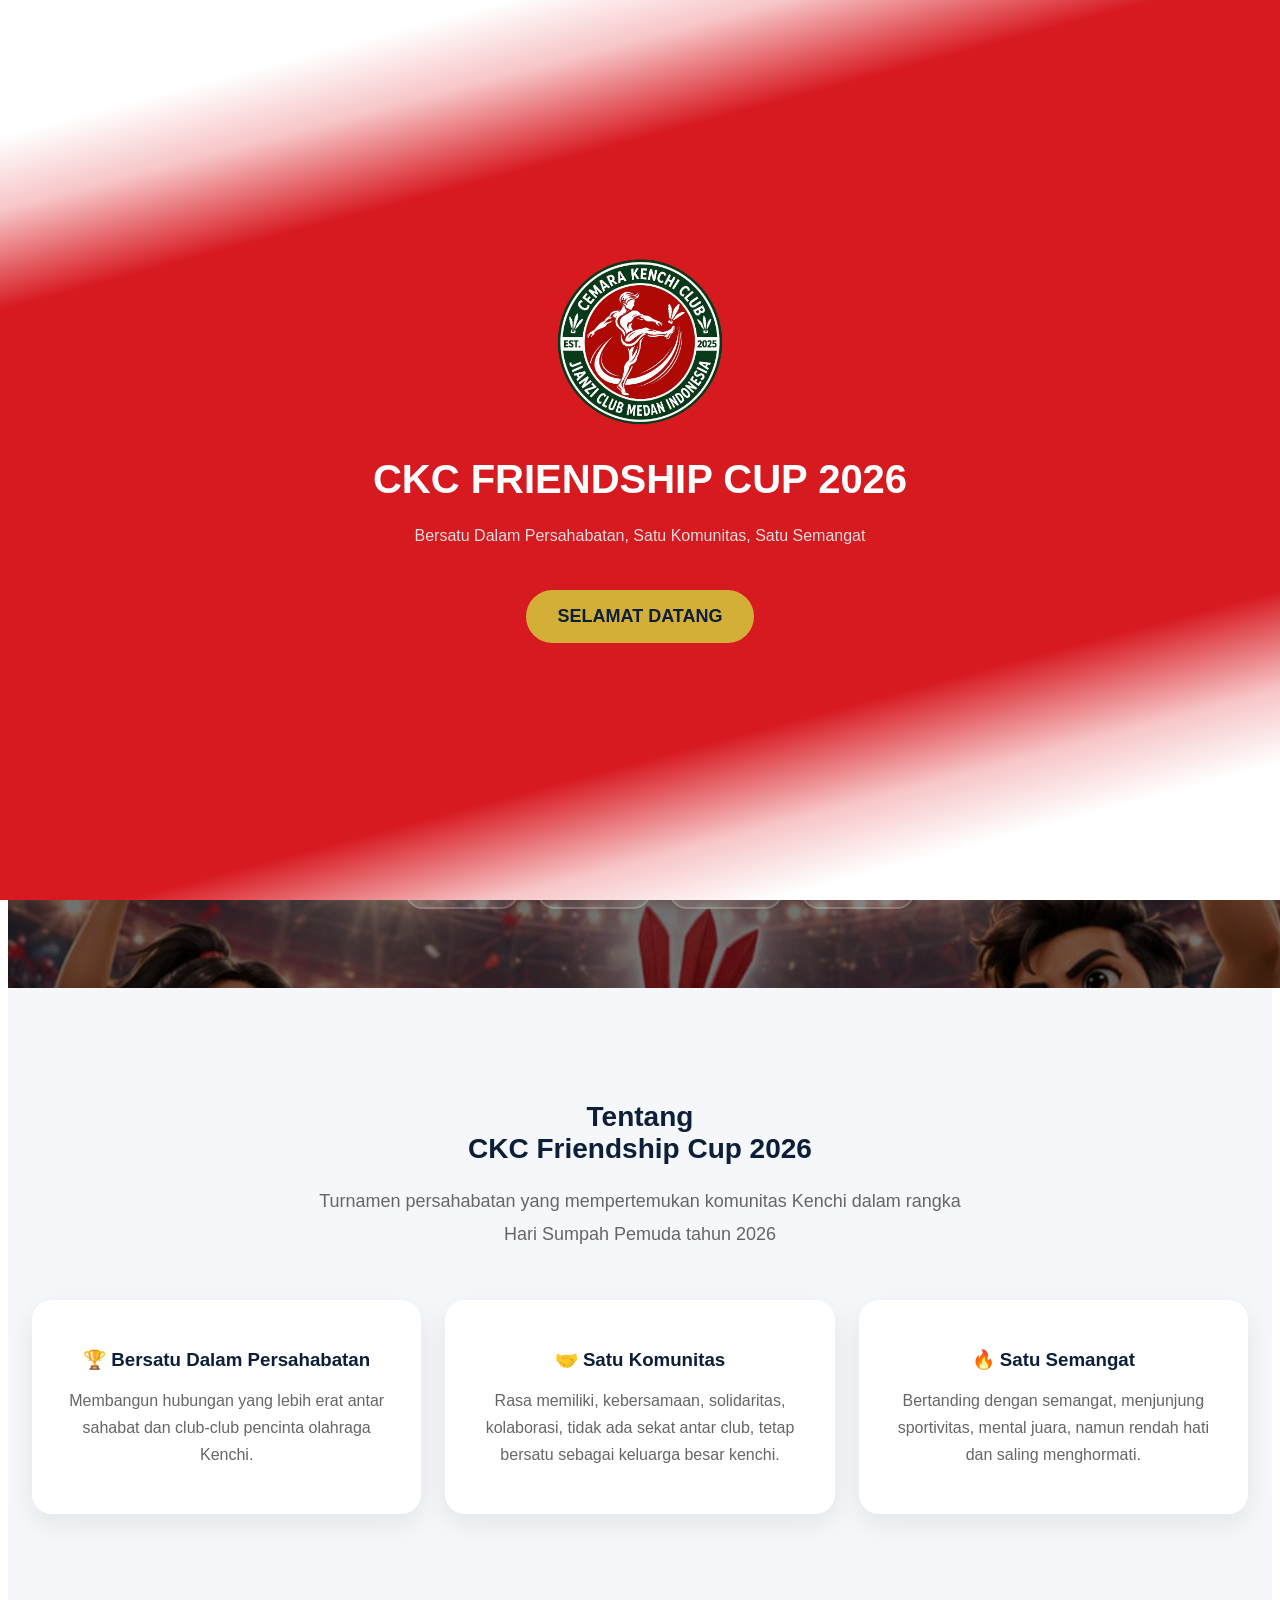
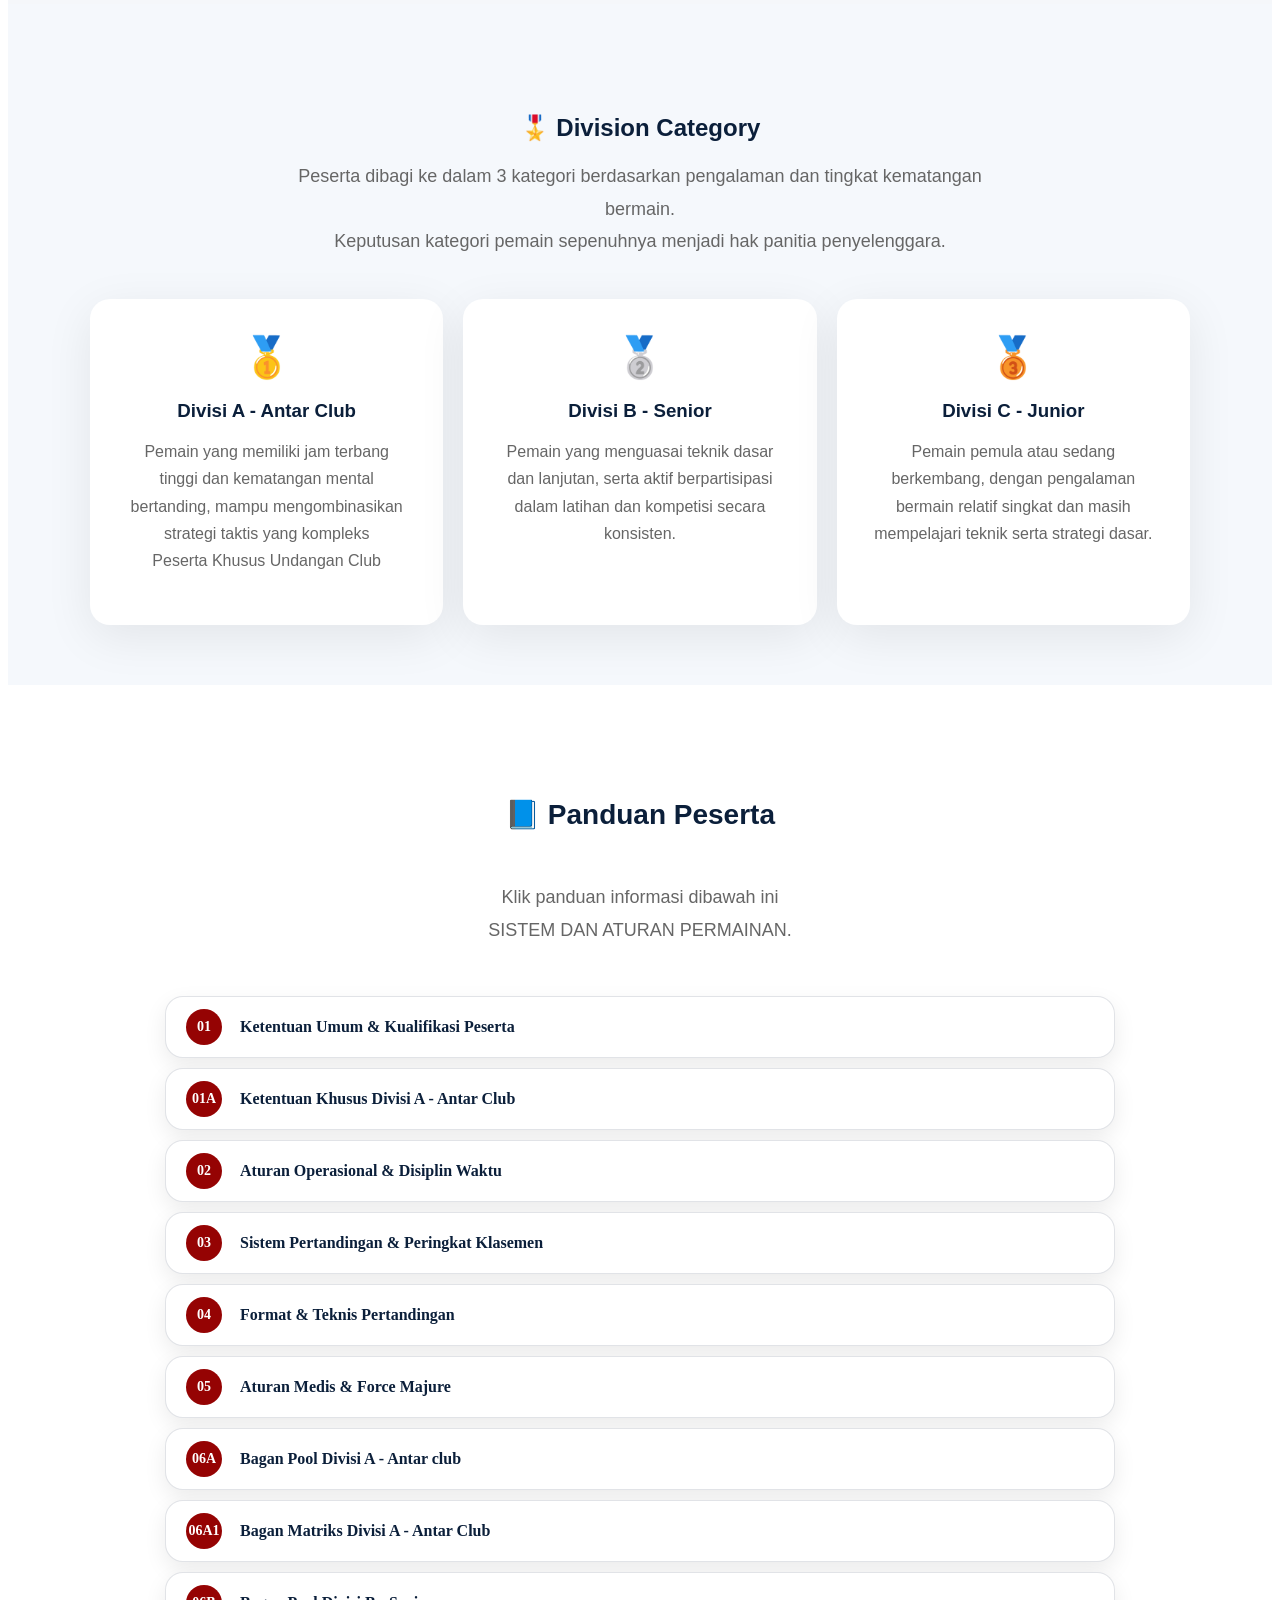
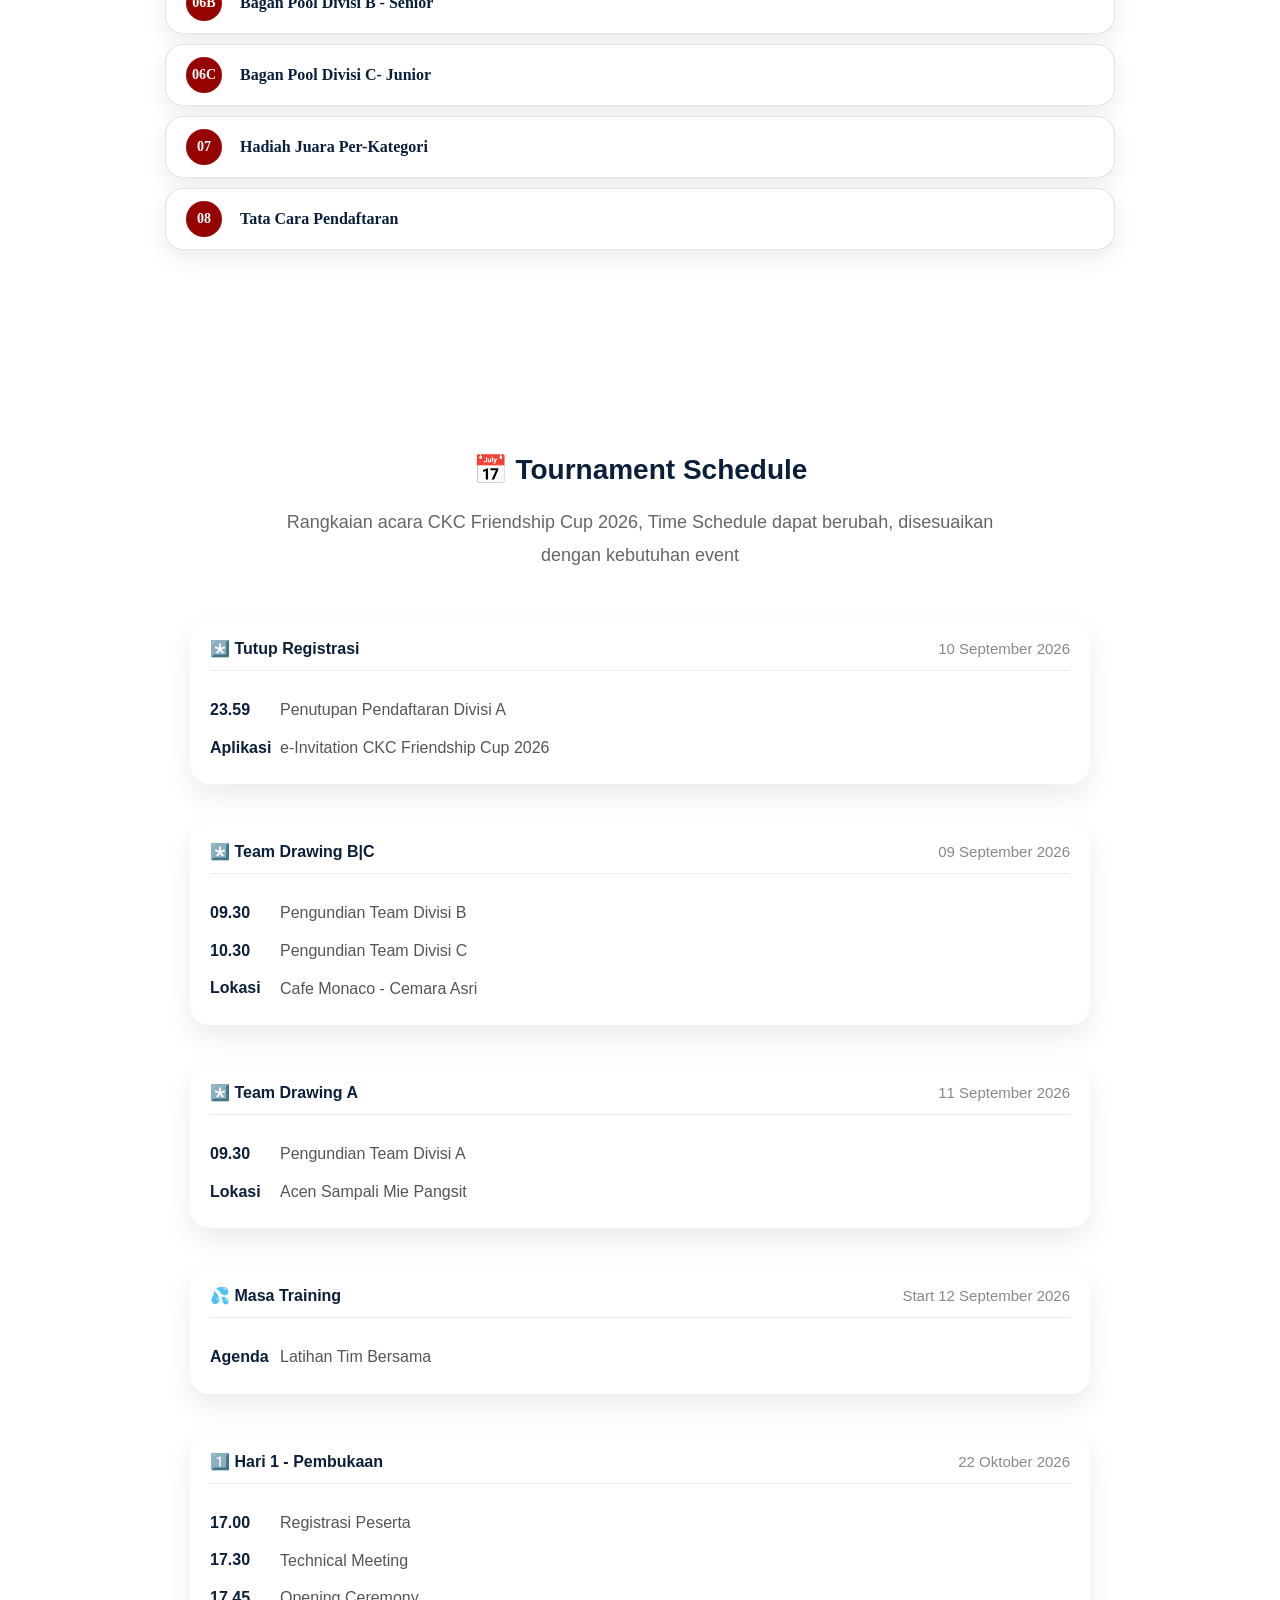
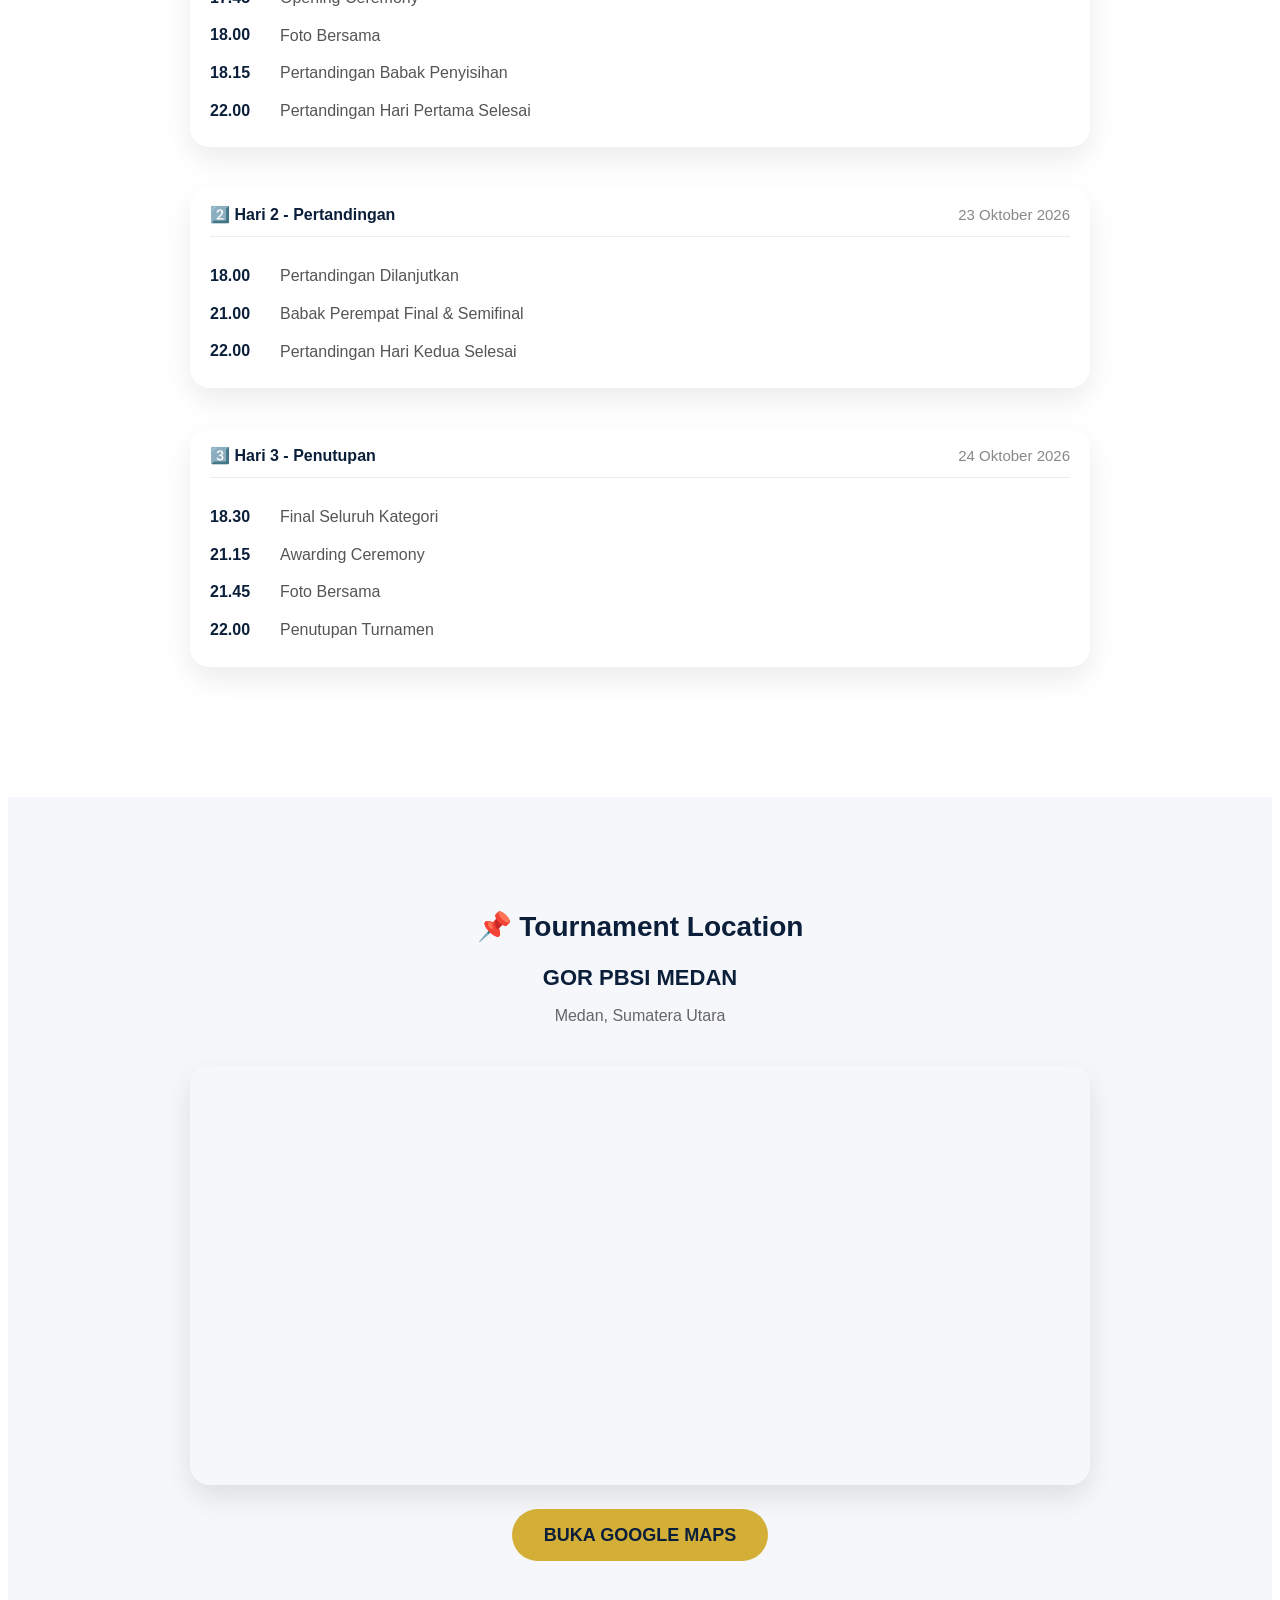
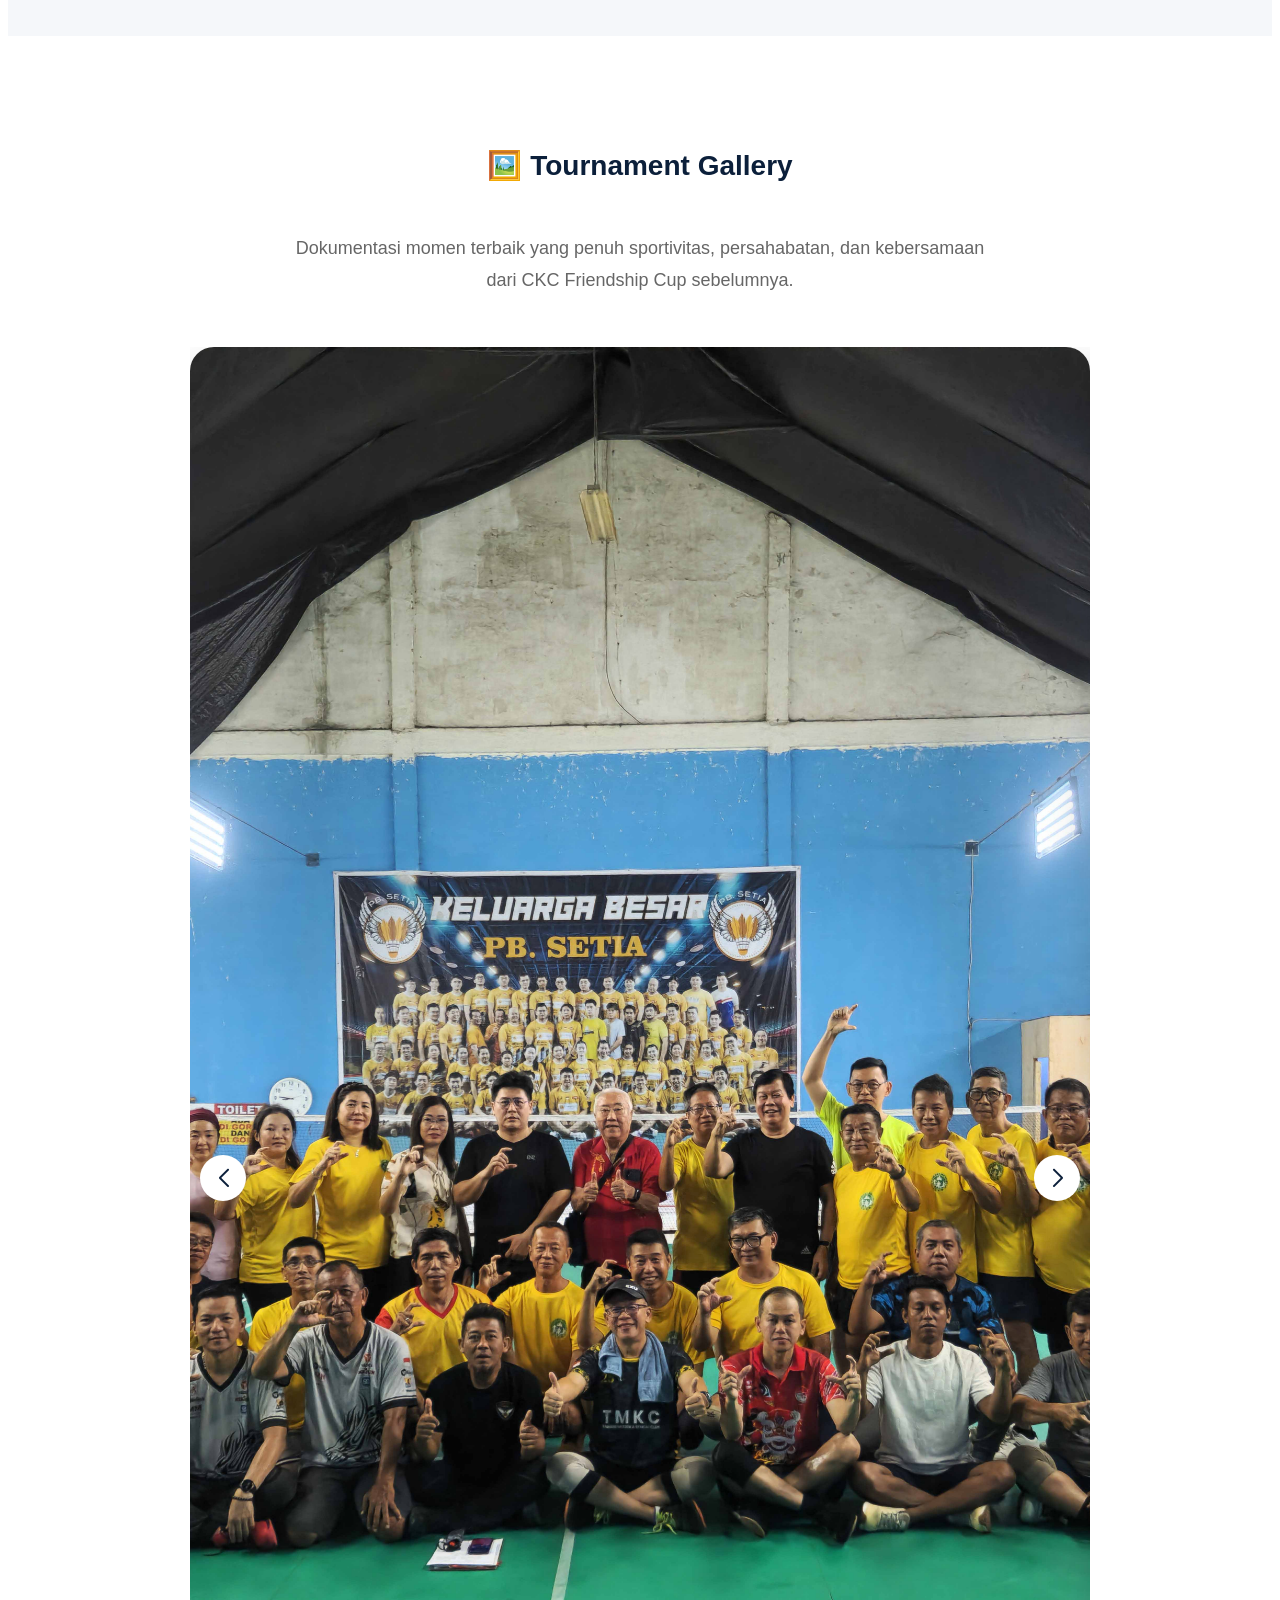
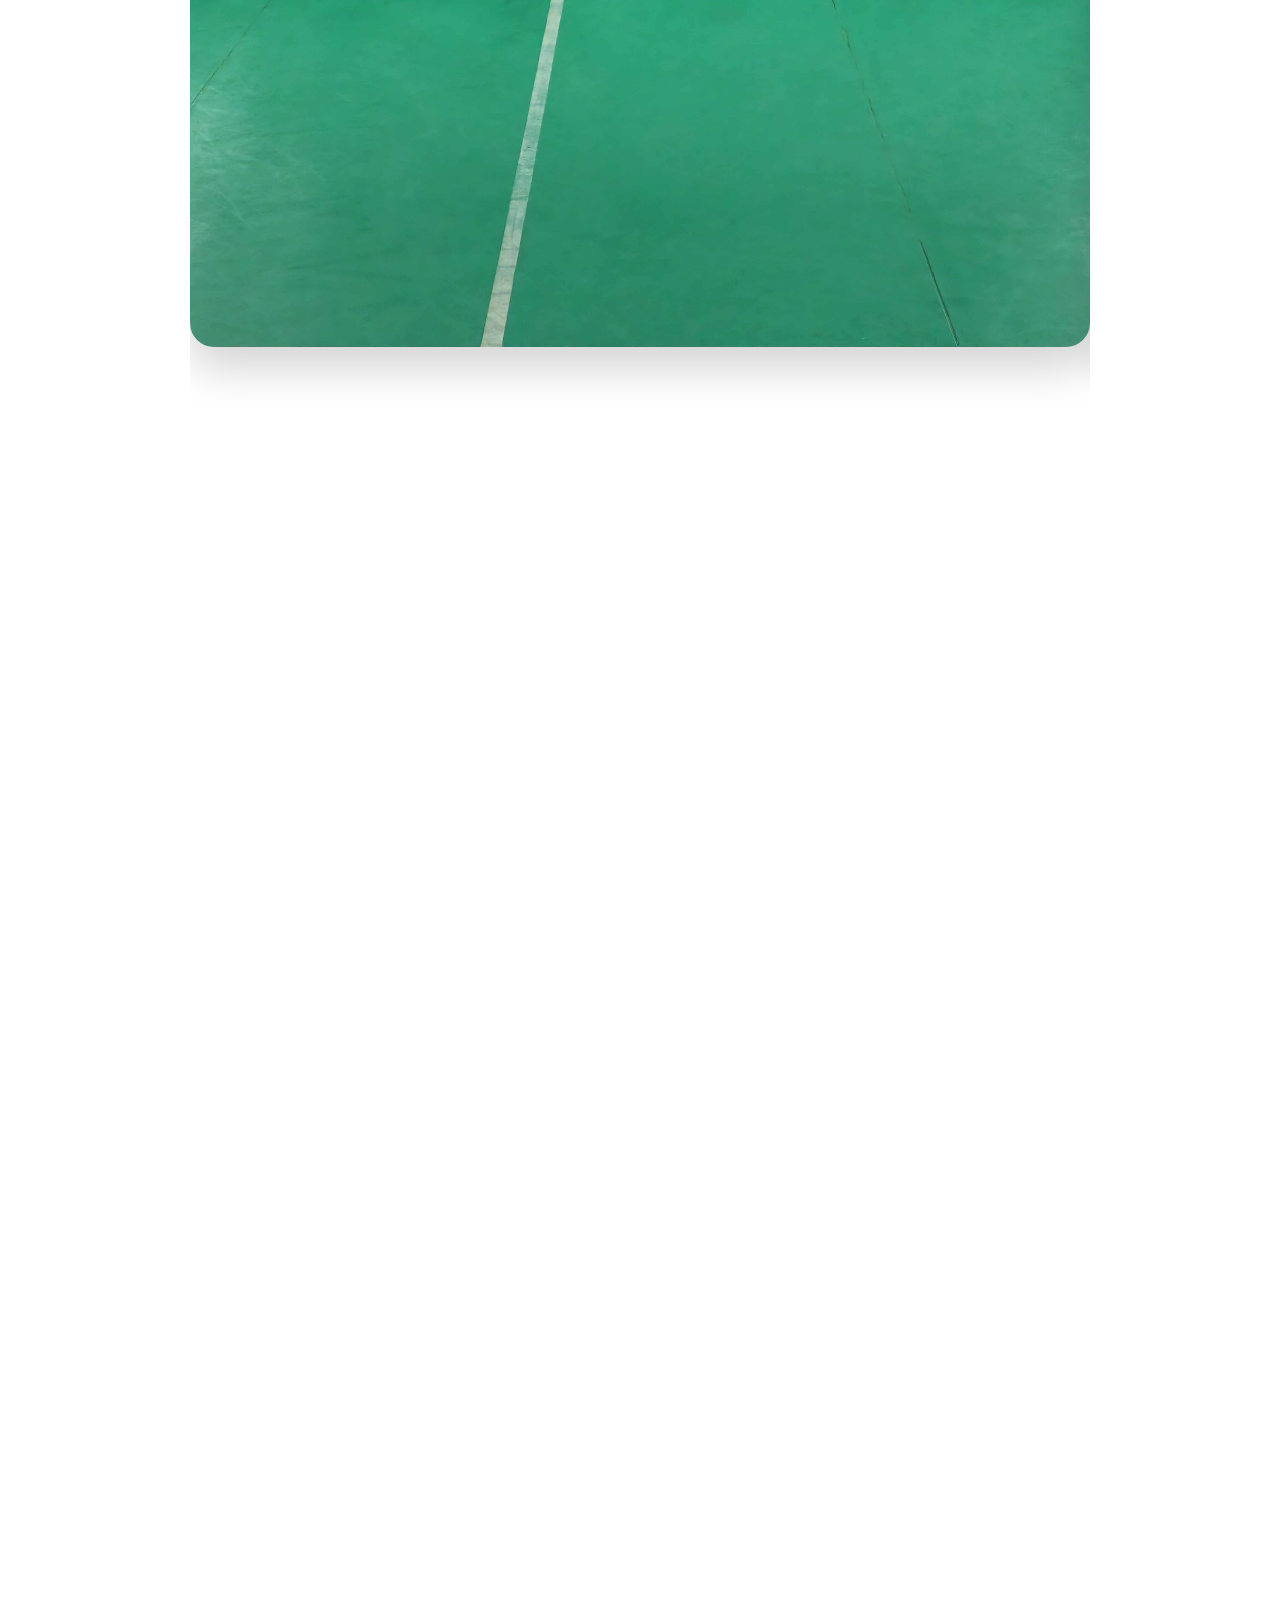
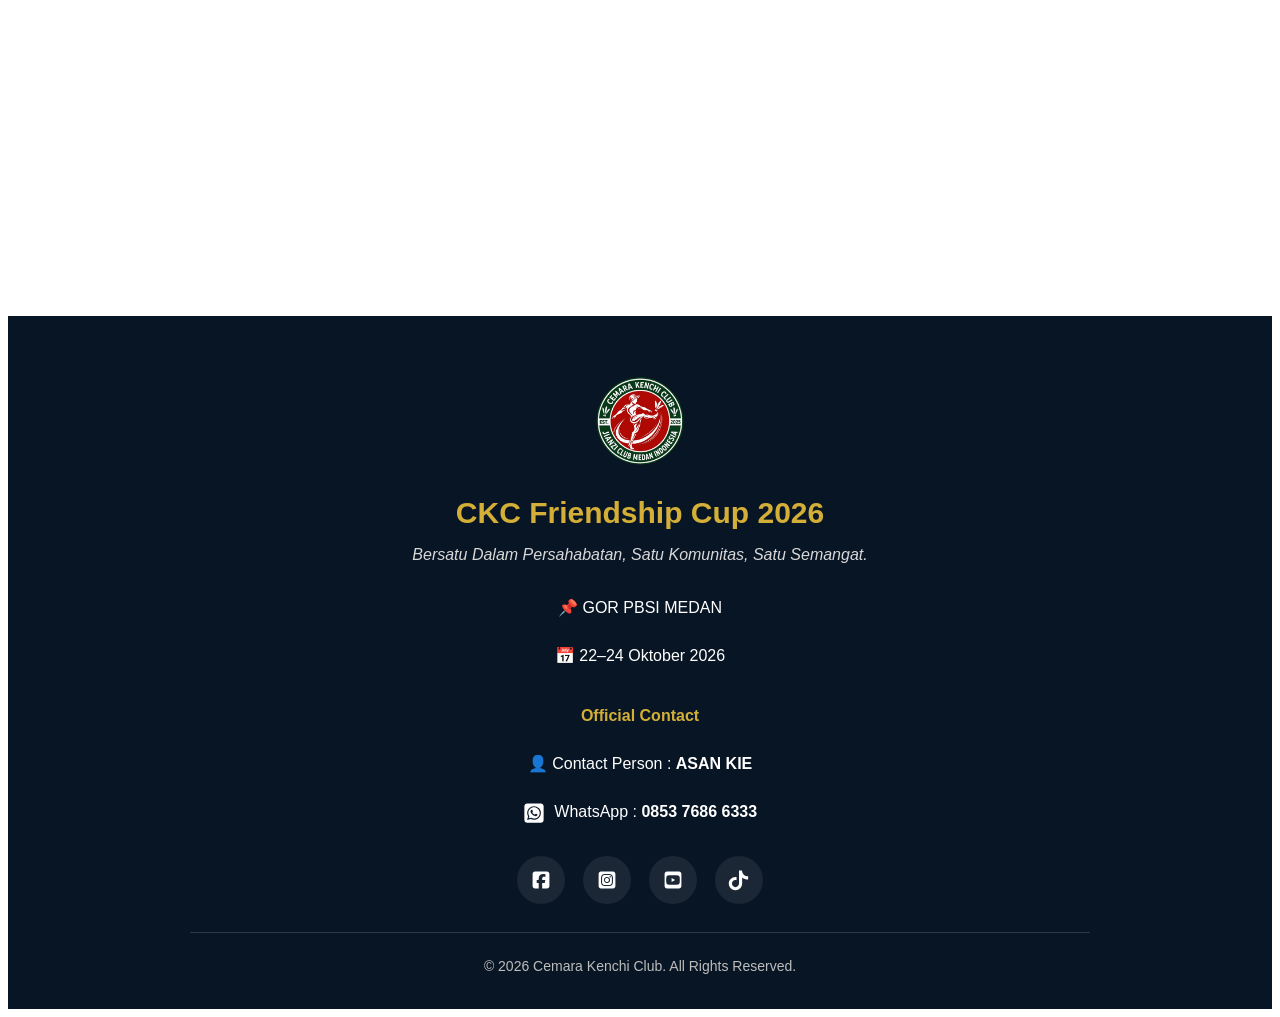
==== commit 94e73677: "Update expired pages and guide photos" ====
--- a/index.html
+++ b/index.html
@@ -274,7 +274,7 @@
 <!-- TOURNAMENT REGISTRATION STATUS -->
 <!-- ===================================================== -->
 
-<section id="registration-status" class="registration-status reveal">
+<!--<section id="registration-status" class="registration-status reveal">
     
     <h2>🏆Registration Quota Status</h2>
 
@@ -282,11 +282,11 @@
             Kuota peserta untuk setiap kategori pertandingan.
         </p>
 
-    <div class="quota-wrapper">
+    <div class="quota-wrapper">-->
 
         <!-- DIVISI A - ANTAR CLUB -->
 
-        <div class="quota-card">
+        <!--<div class="quota-card">
 
             <h3>🥇 Divisi A - Antar Club</h3>
 
@@ -312,11 +312,11 @@
 
             <small>Quota akan diperbarui</small>
 
-        </div>
+        </div>-->
 
         <!-- DIVISI B SENIOR -->
 
-        <div class="quota-card">
+        <!--<div class="quota-card">
 
             <h3>🥈 Divisi B - Senior</h3>
 
@@ -342,11 +342,11 @@
 
             <small>Remaining 0 Slots</small>
 
-        </div>
+        </div>-->
 
         <!-- DIVISI C JUNIOR -->
 
-        <div class="quota-card">
+        <!--<div class="quota-card">
 
             <h3>🥉 Divisi C - Junior</h3>
 
@@ -376,13 +376,13 @@
 
     </div>
 
-</section>
+</section>-->
 
 <!-- ===================================================== -->
 <!-- LATEST REGISTERED PARTICIPANTS -->
 <!-- ===================================================== -->
 
-<section id="latest-participants" class="latest-participants reveal">
+<!--<section id="latest-participants" class="latest-participants reveal">
 
     <h2>👥 Cek Pendaftaran Anda</h2>
 
@@ -399,7 +399,7 @@
 
     </div>
 
-</section>
+</section>-->
 
 <!-- ===================================================== -->
 <!-- PARTICIPANT GUIDE -->
@@ -445,9 +445,24 @@
             <span class="guide-title">Aturan Medis & Force Majure</span>
         </button>
 
-        <button type="button" class="guide-menu-button" data-guide="6">
-            <span class="guide-number">06</span>
-            <span class="guide-title">Bagan Pertandingan</span>
+        <button type="button" class="guide-menu-button" data-guide="6A">
+            <span class="guide-number">06A</span>
+            <span class="guide-title">Bagan Pool Divisi A - Antar club</span>
+        </button>
+
+        <button type="button" class="guide-menu-button" data-guide="6A1">
+            <span class="guide-number">06A1</span>
+            <span class="guide-title">Bagan Matriks Divisi A - Antar Club</span>
+        </button>
+
+        <button type="button" class="guide-menu-button" data-guide="6B">
+            <span class="guide-number">06B</span>
+            <span class="guide-title">Bagan Pool Divisi B - Senior</span>
+        </button>
+
+        <button type="button" class="guide-menu-button" data-guide="6C">
+            <span class="guide-number">06C</span>
+            <span class="guide-title">Bagan Pool Divisi C- Junior</span>
         </button>
 
         <button type="button" class="guide-menu-button" data-guide="7">
@@ -467,7 +482,7 @@
 <!-- ===================================================== -->
 <!-- REGISTRASI -->
 <!-- ===================================================== -->
-<section id="register" class="register reveal">
+<!--<section id="register" class="register reveal">
 
     <div class="register-content">
 
@@ -495,14 +510,14 @@
             <br>Panitia akan melakukan verifikasi sebelum peserta dinyatakan diterima.
         </p>
 
-    </div>
+    </div>-->
 
     
     <!-- ======================================= -->
     <!-- REGISTRATION FORM MODAL -->
     <!-- ======================================= -->
 
-    <div id="registrationModal" class="registration-modal">
+    <!--<div id="registrationModal" class="registration-modal">
 
         <div class="registration-modal-content">
 
@@ -538,7 +553,7 @@
 
     </div>
 
-</section>
+</section>-->
 
 <!-- ===================================================== -->
 <!-- TOURNAMENT SCHEDULE -->
@@ -835,6 +850,7 @@
     </div>
 
 </section>
+
 <!-- ===================================================== -->
 <!-- TOURNAMENT HIGHLIGHTS -->
 <!-- ===================================================== -->
--- a/style.css
+++ b/style.css
@@ -1,7 +1,7 @@
 /* ==========================
    GLOBAL
 ========================== */
-*{
+{
     margin:0;
     padding:0;
     box-sizing:border-box;
@@ -866,7 +866,7 @@
    REGISTRATION
 ========================== */
 
-.register{
+/*.register{
 
     padding:90px 20px;
 
@@ -930,7 +930,7 @@
 
     transform:translateY(-4px);
 
-}
+}*/
 /* ==========================
    TOURNAMENT SCHEDULE
 ========================== */
@@ -1648,8 +1648,6 @@
     font-weight:600;
 
 }
-
-
 
 .title-sponsor{
 
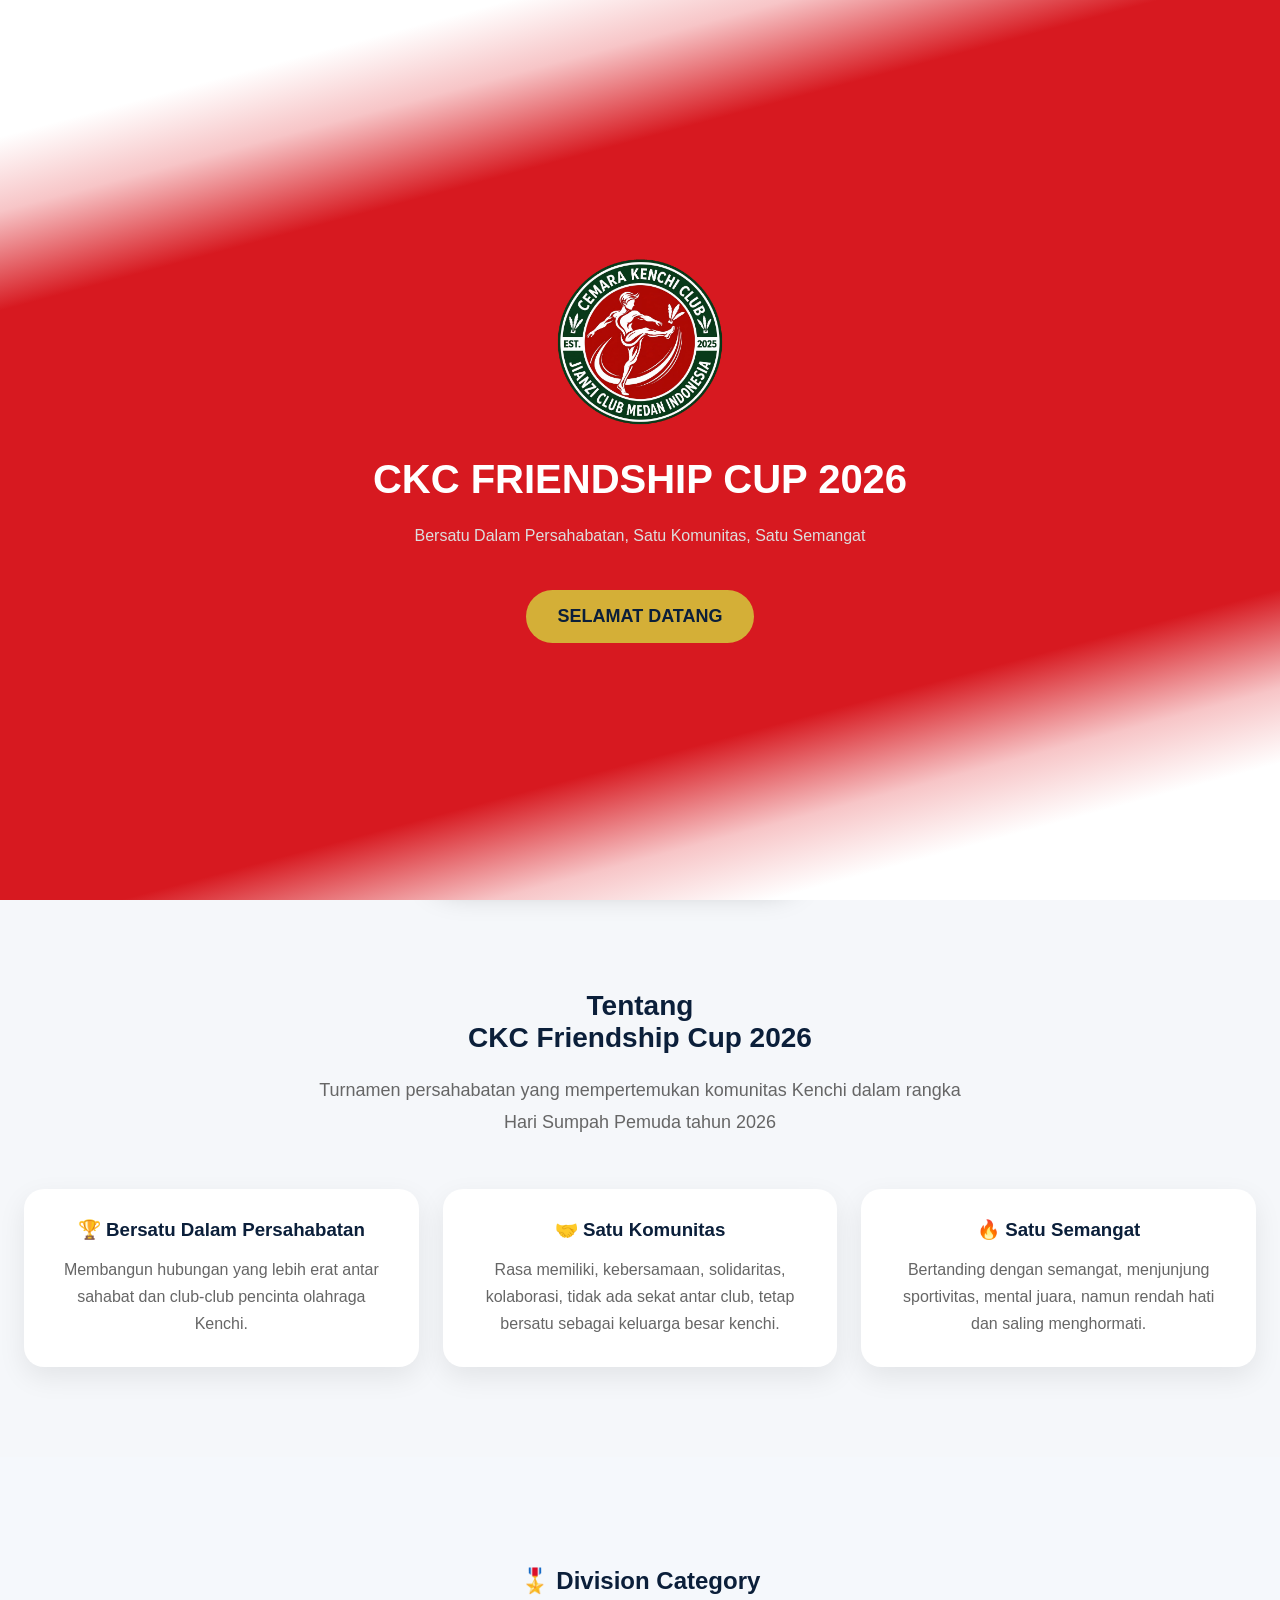
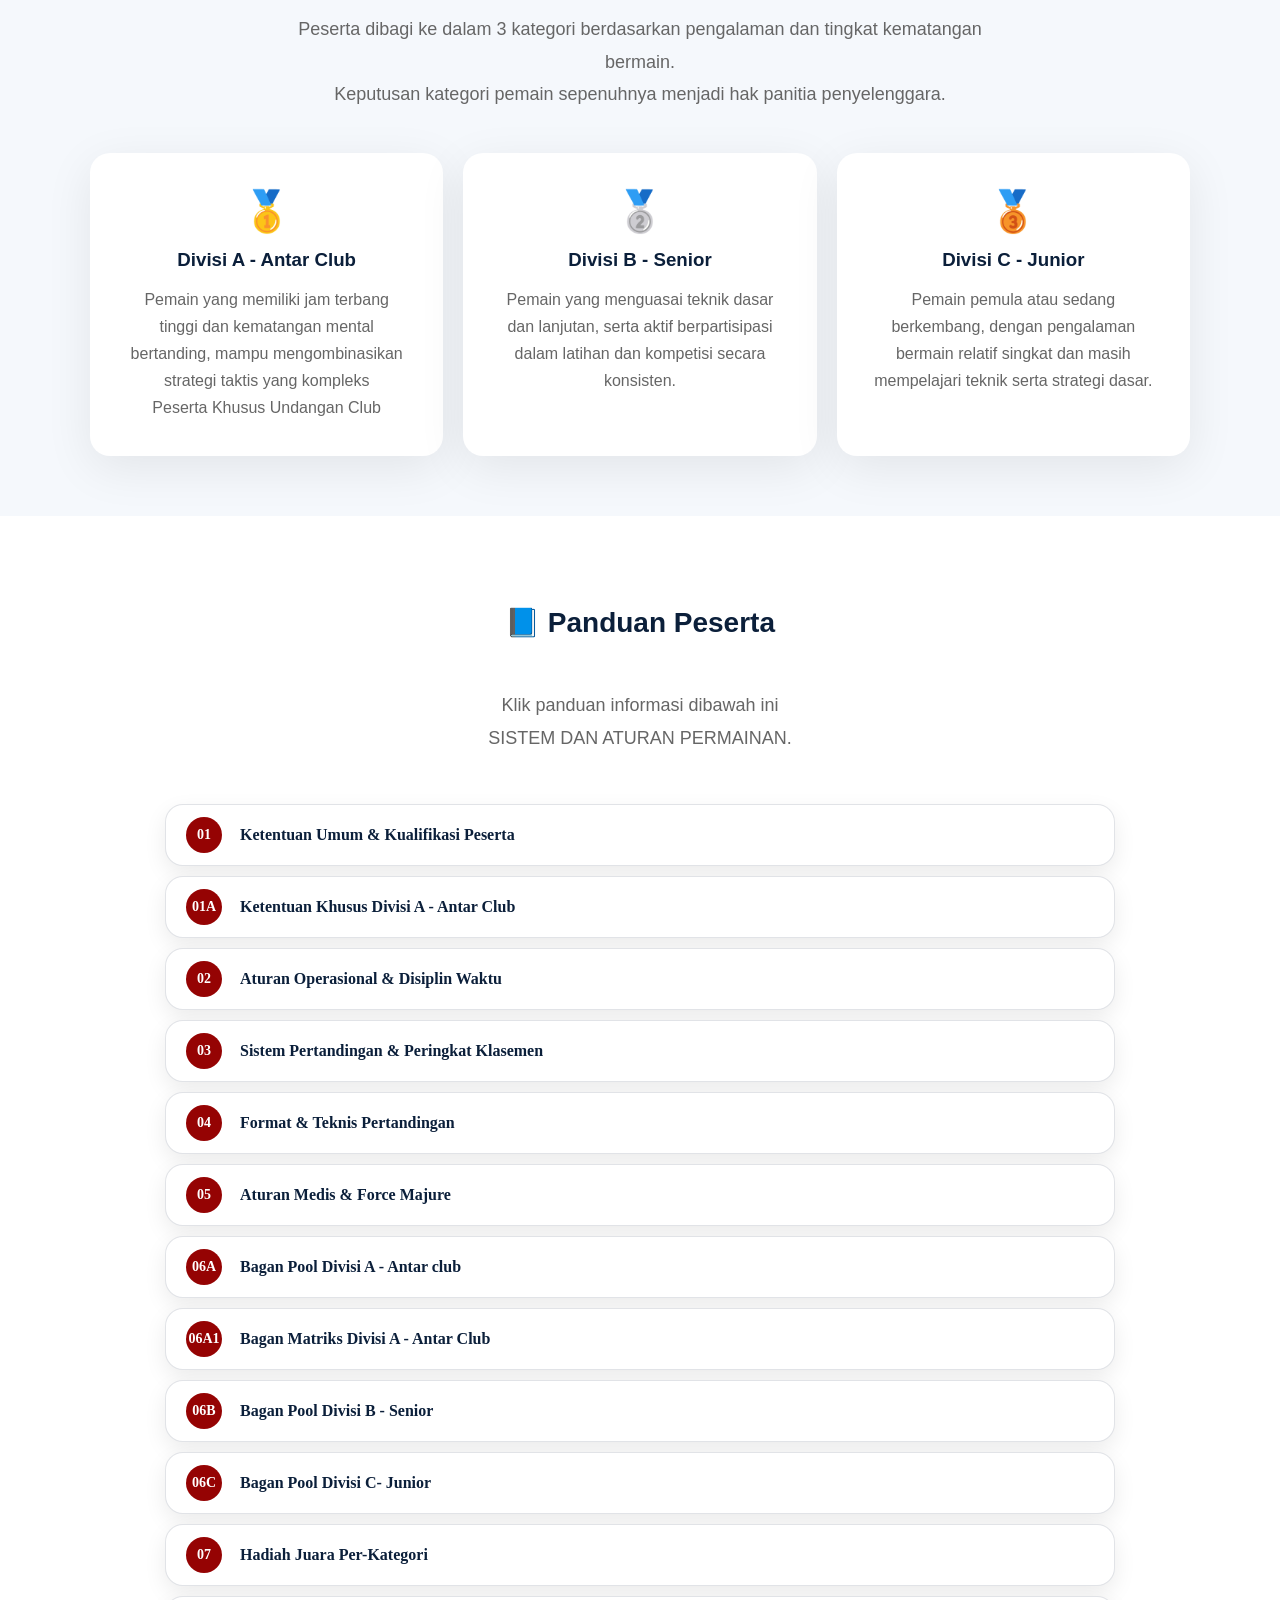
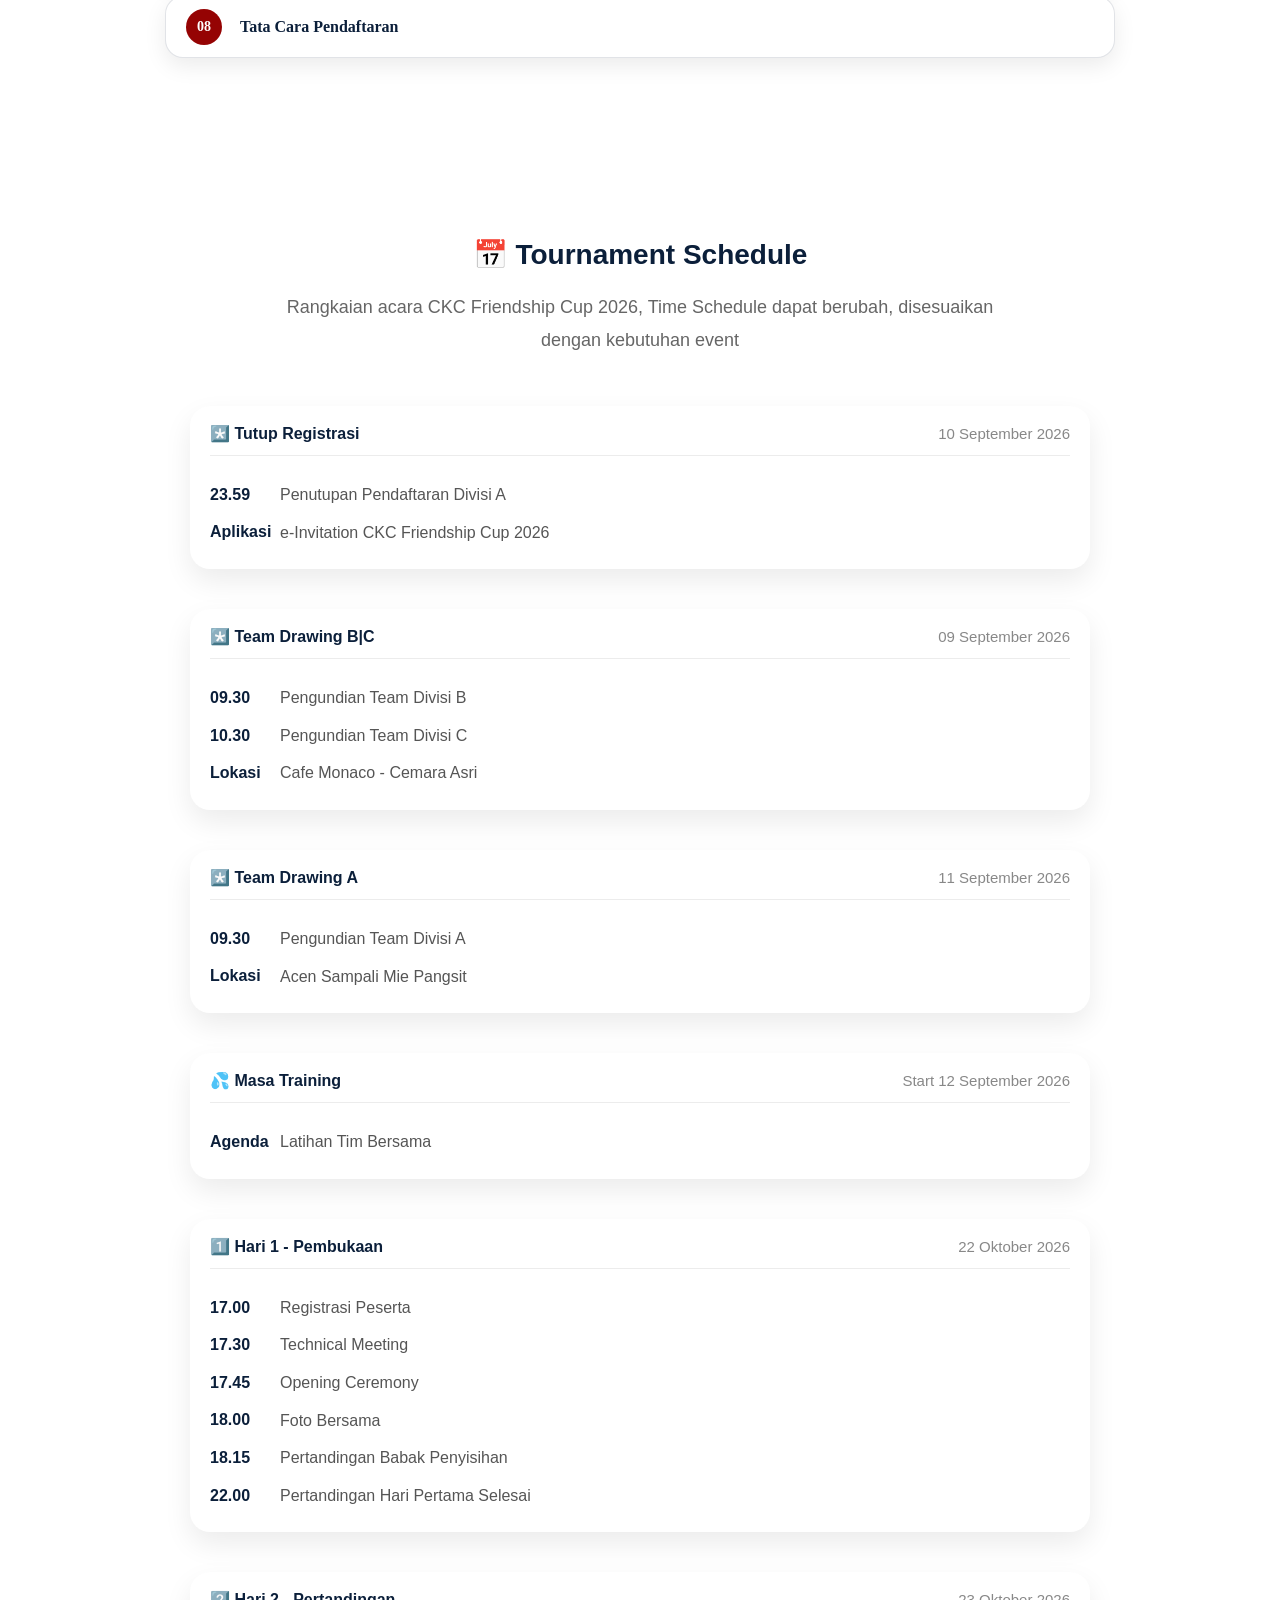
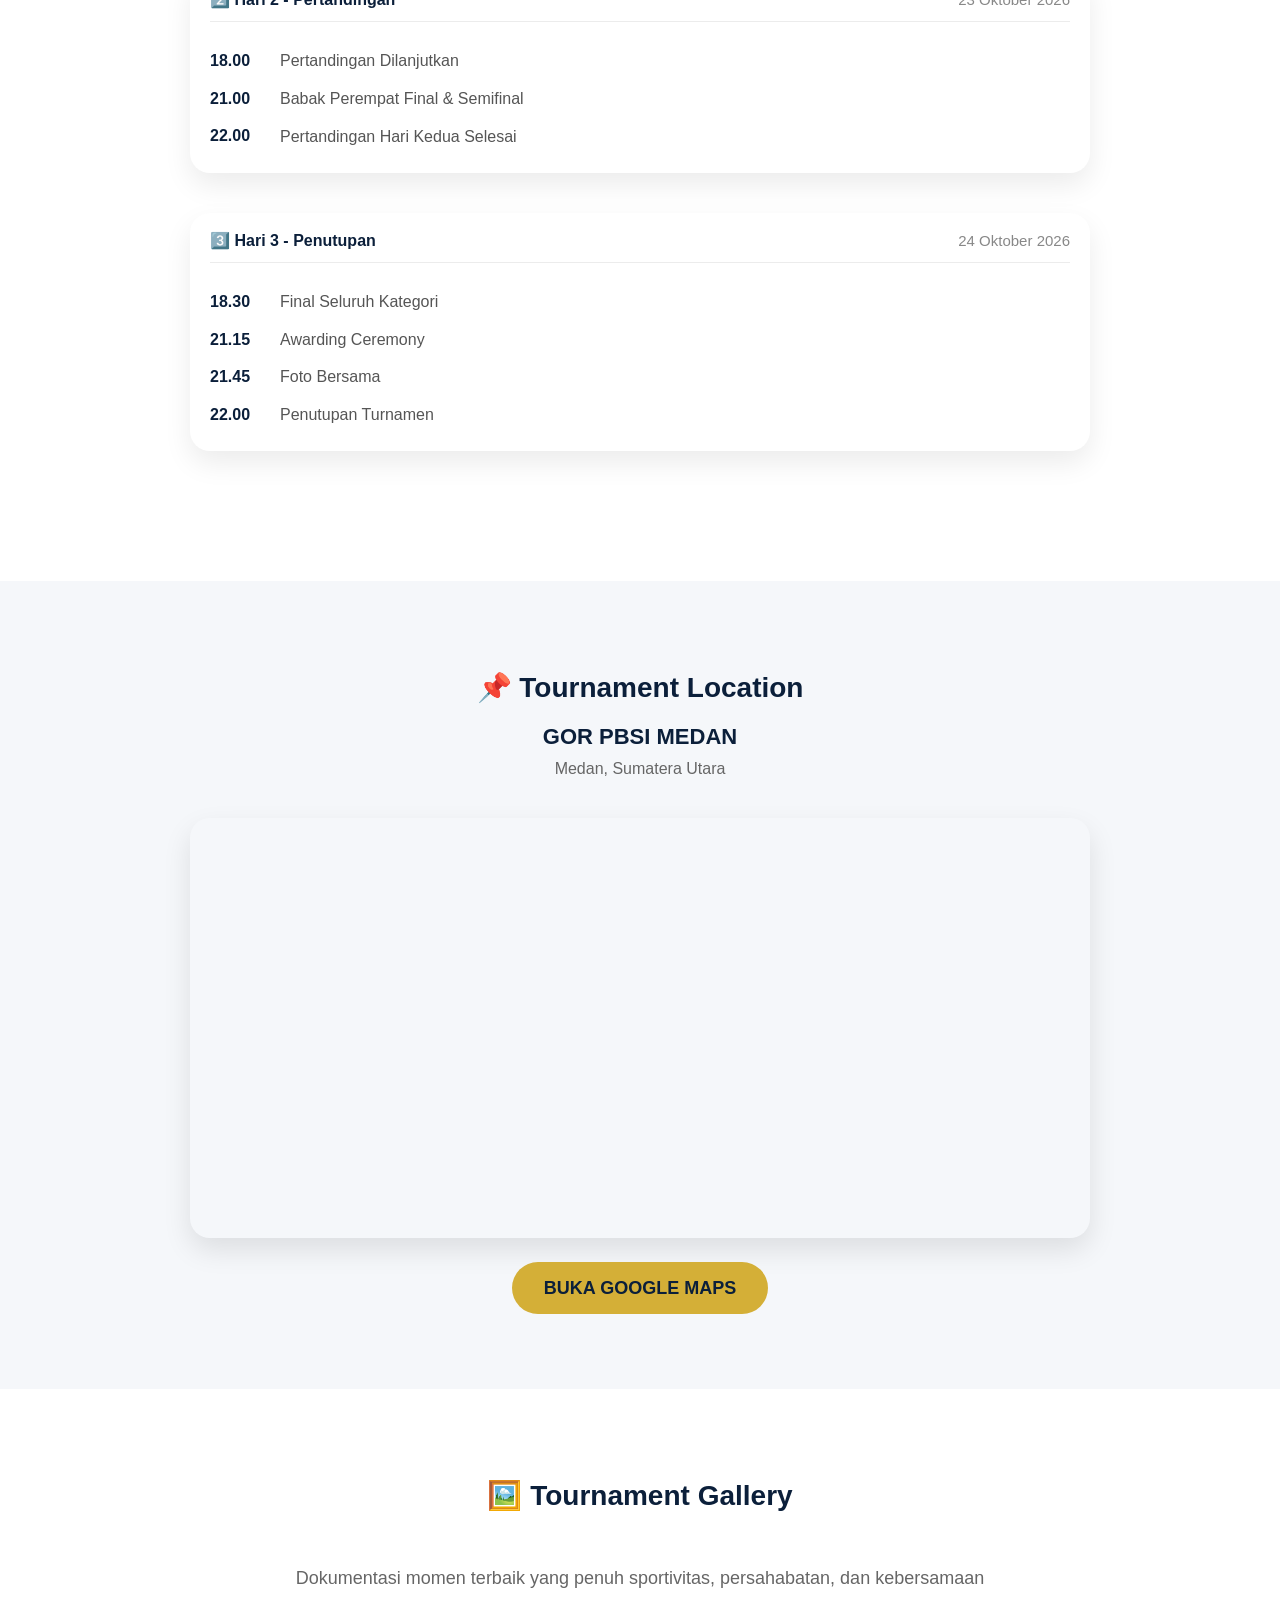
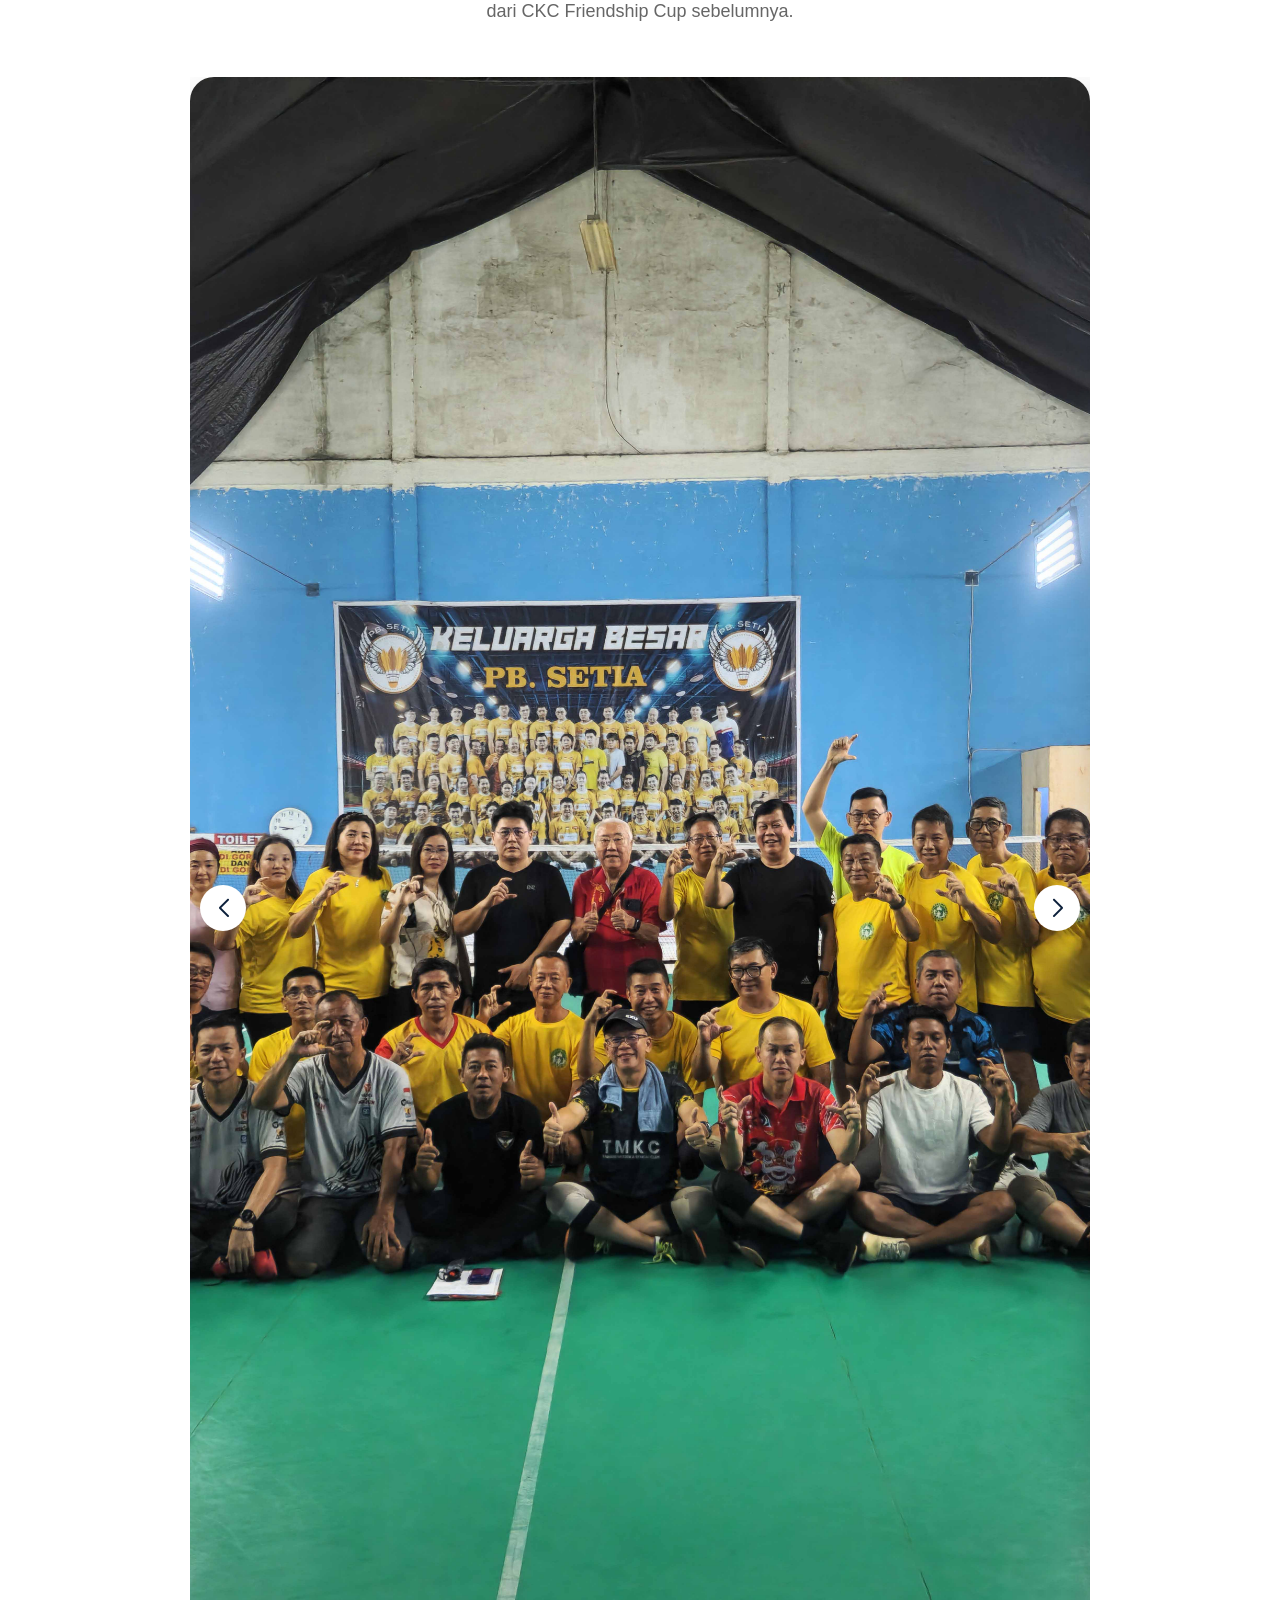
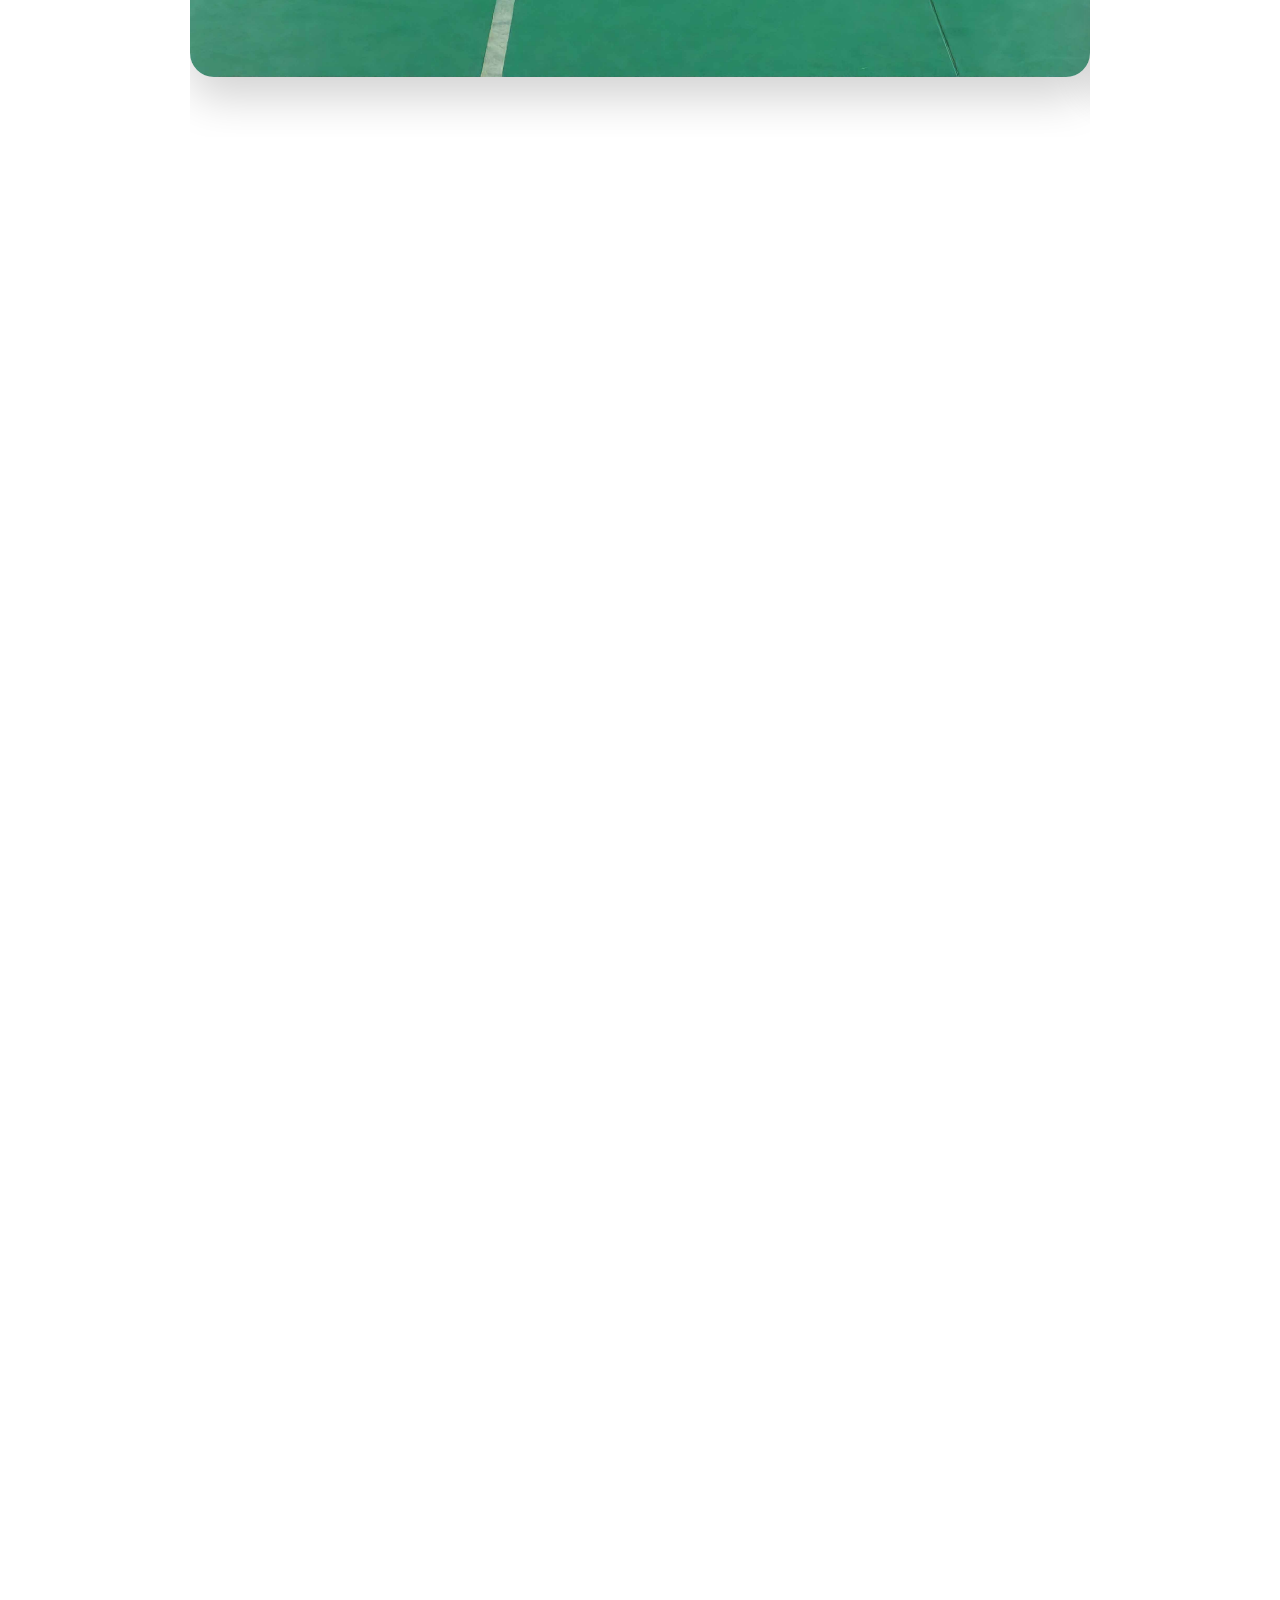
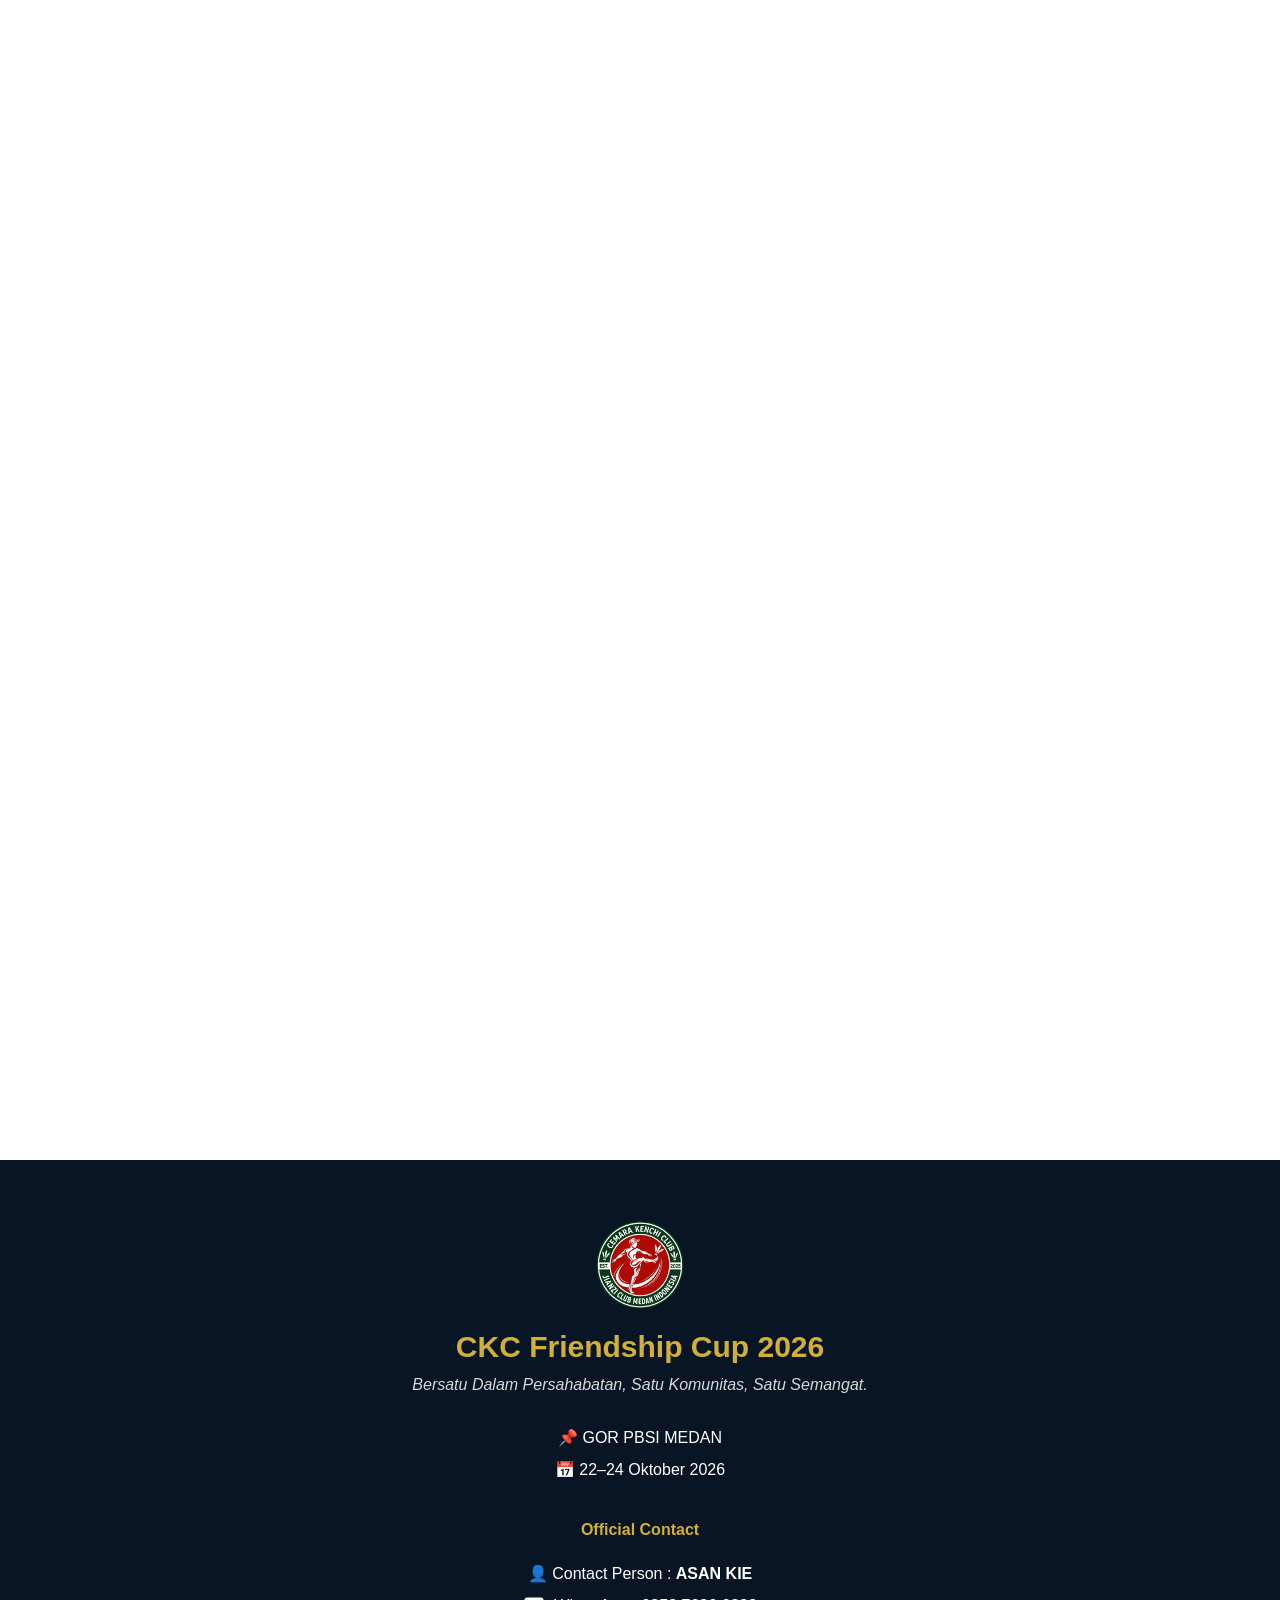
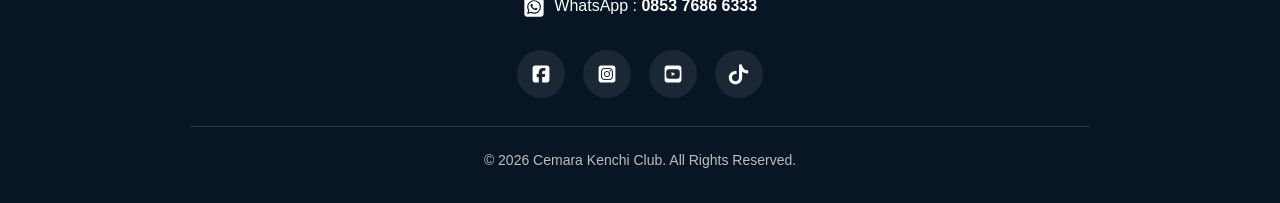
==== commit 7363bb51: "Update expired pages and guide photos R02" ====
--- a/index.html
+++ b/index.html
@@ -445,22 +445,22 @@
             <span class="guide-title">Aturan Medis & Force Majure</span>
         </button>
 
-        <button type="button" class="guide-menu-button" data-guide="6A">
+        <button type="button" class="guide-menu-button" data-guide="61">
             <span class="guide-number">06A</span>
             <span class="guide-title">Bagan Pool Divisi A - Antar club</span>
         </button>
 
-        <button type="button" class="guide-menu-button" data-guide="6A1">
+        <button type="button" class="guide-menu-button" data-guide="62">
             <span class="guide-number">06A1</span>
             <span class="guide-title">Bagan Matriks Divisi A - Antar Club</span>
         </button>
 
-        <button type="button" class="guide-menu-button" data-guide="6B">
+        <button type="button" class="guide-menu-button" data-guide="63">
             <span class="guide-number">06B</span>
             <span class="guide-title">Bagan Pool Divisi B - Senior</span>
         </button>
 
-        <button type="button" class="guide-menu-button" data-guide="6C">
+        <button type="button" class="guide-menu-button" data-guide="64">
             <span class="guide-number">06C</span>
             <span class="guide-title">Bagan Pool Divisi C- Junior</span>
         </button>
--- a/style.css
+++ b/style.css
@@ -1,7 +1,7 @@
 /* ==========================
    GLOBAL
 ========================== */
-{
+*{
     margin:0;
     padding:0;
     box-sizing:border-box;
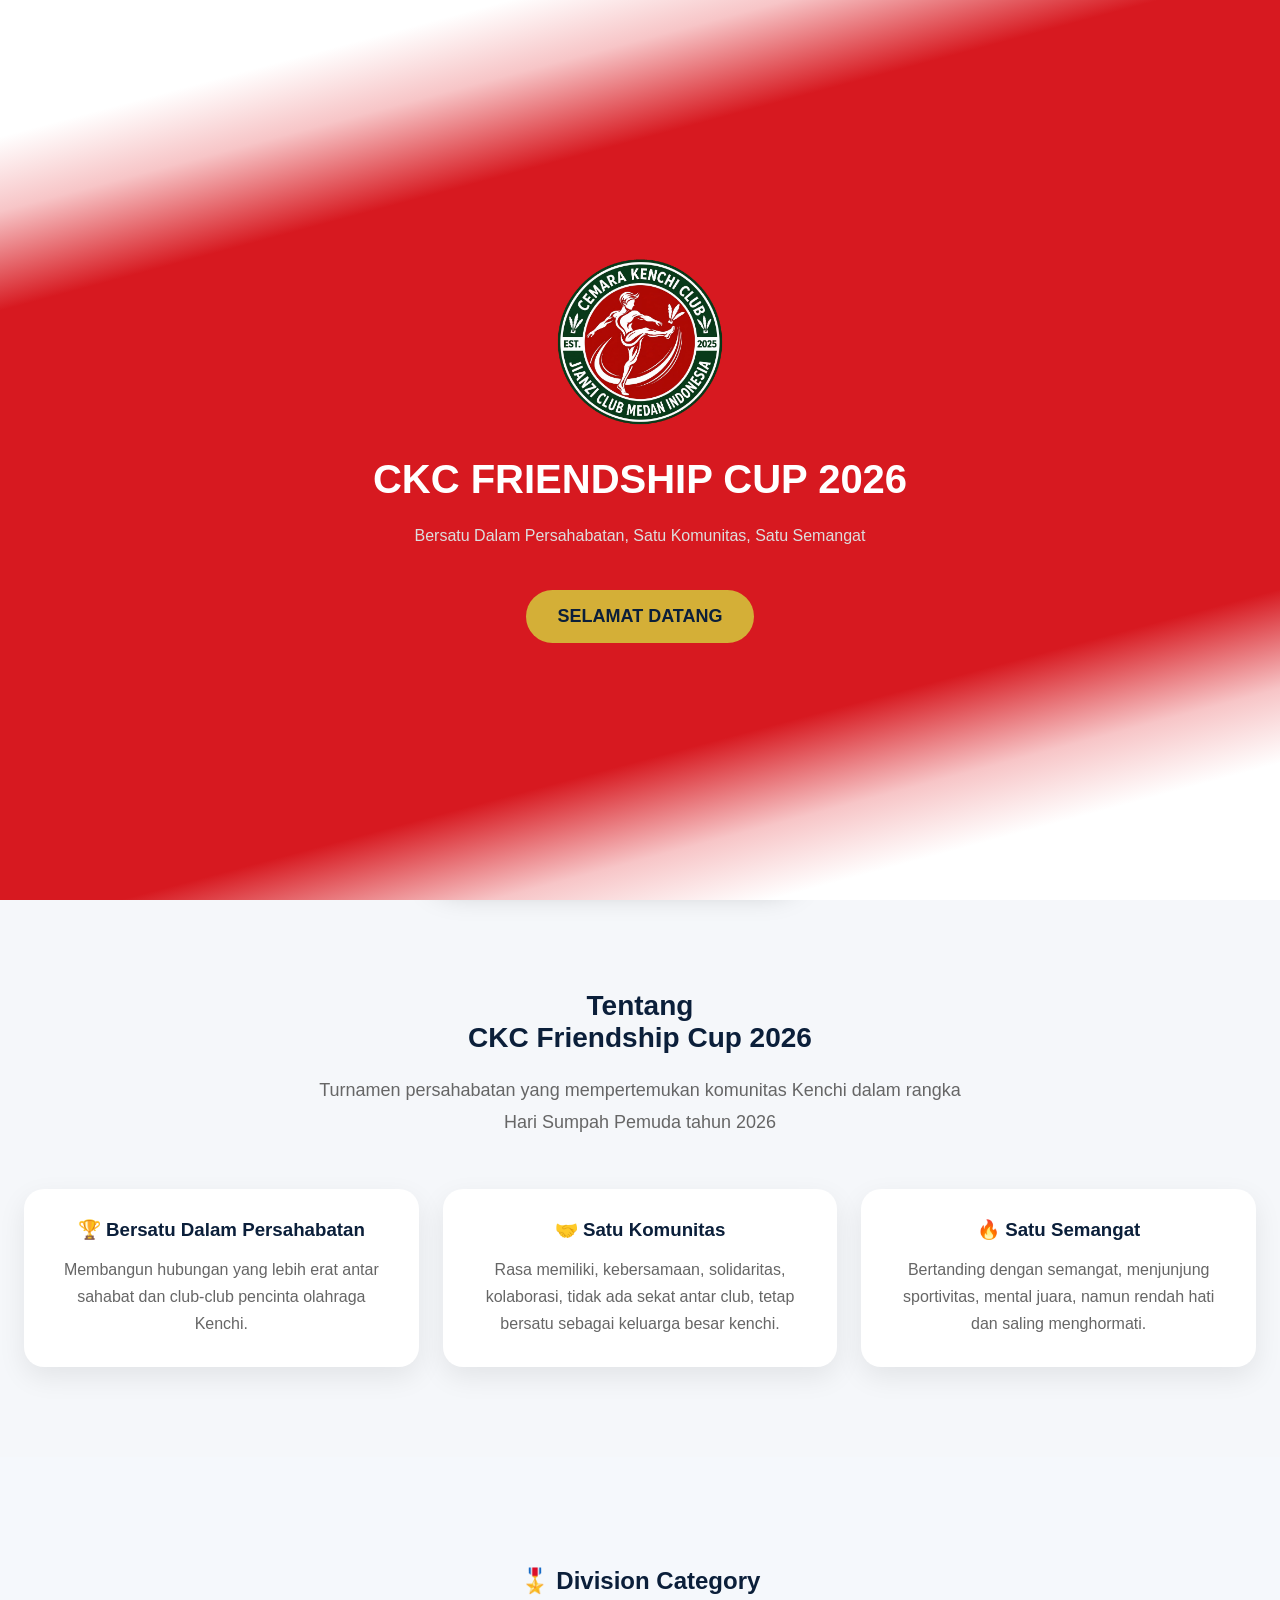
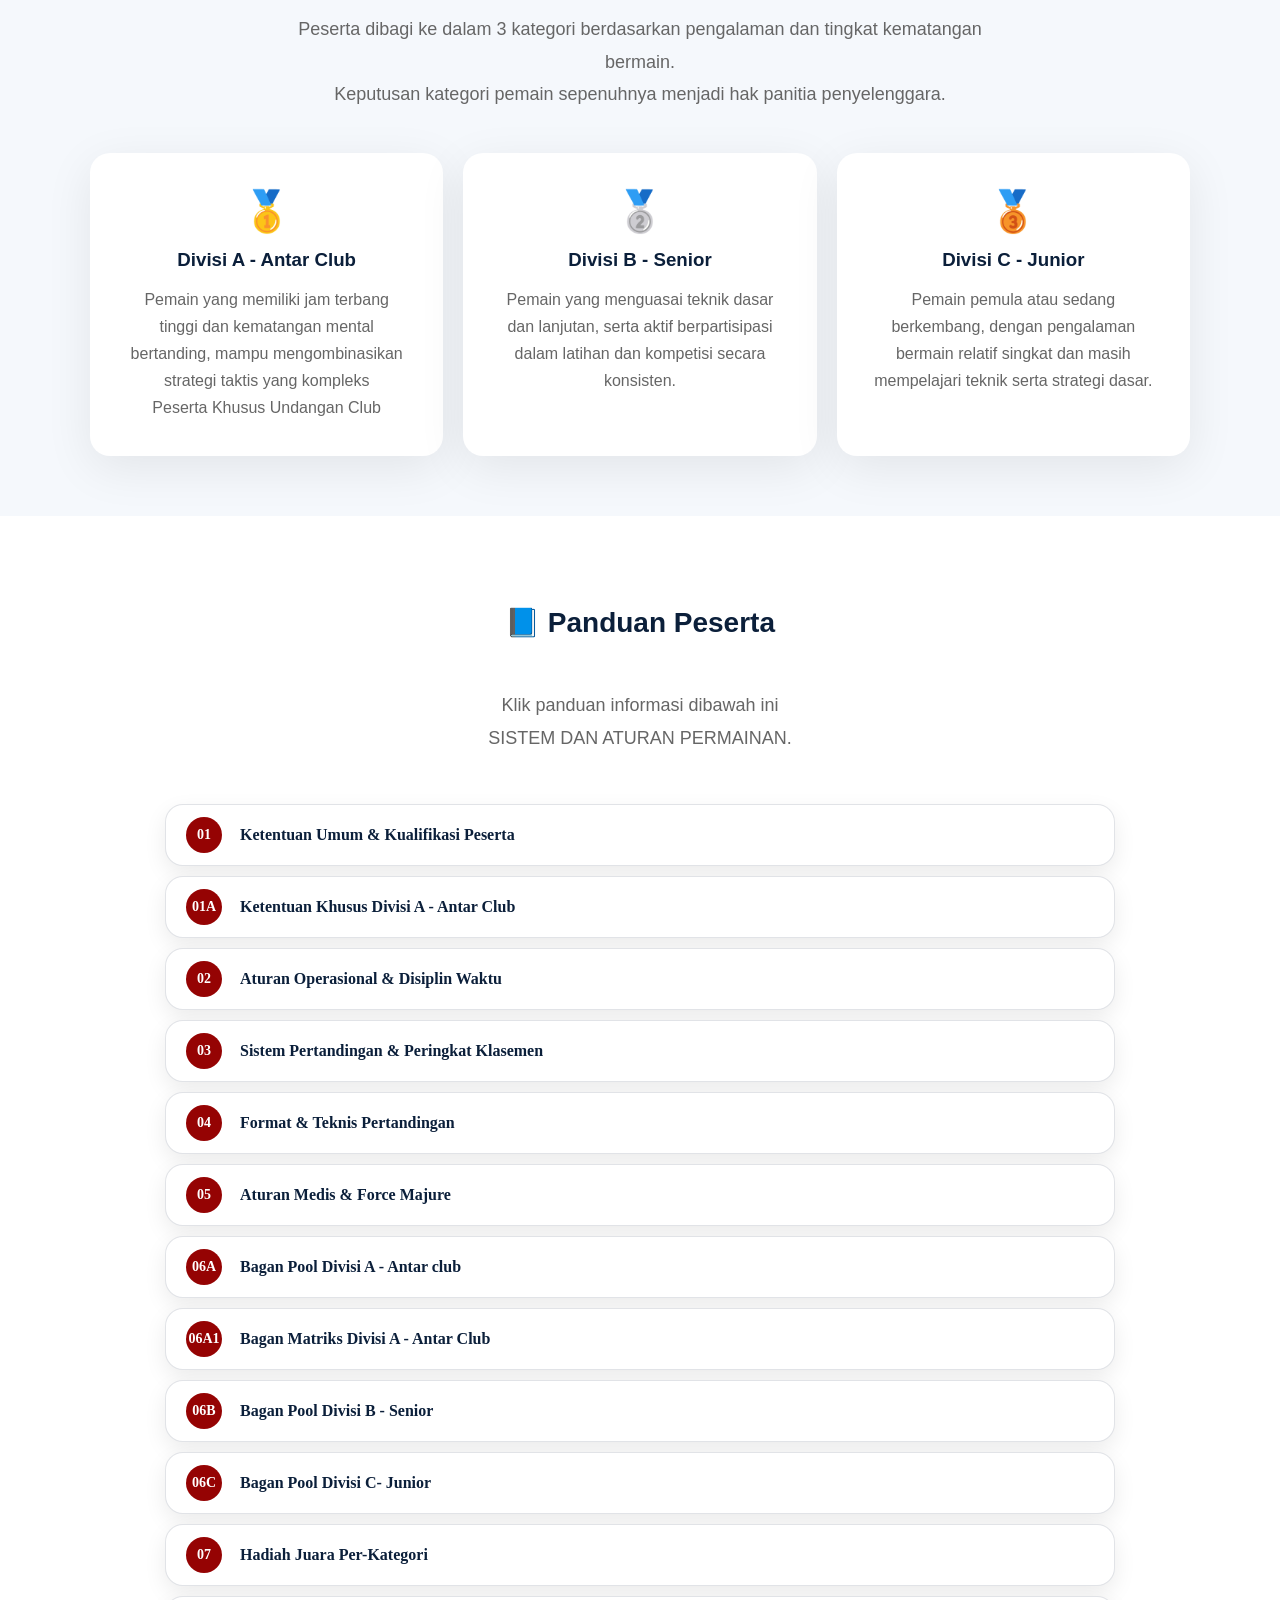
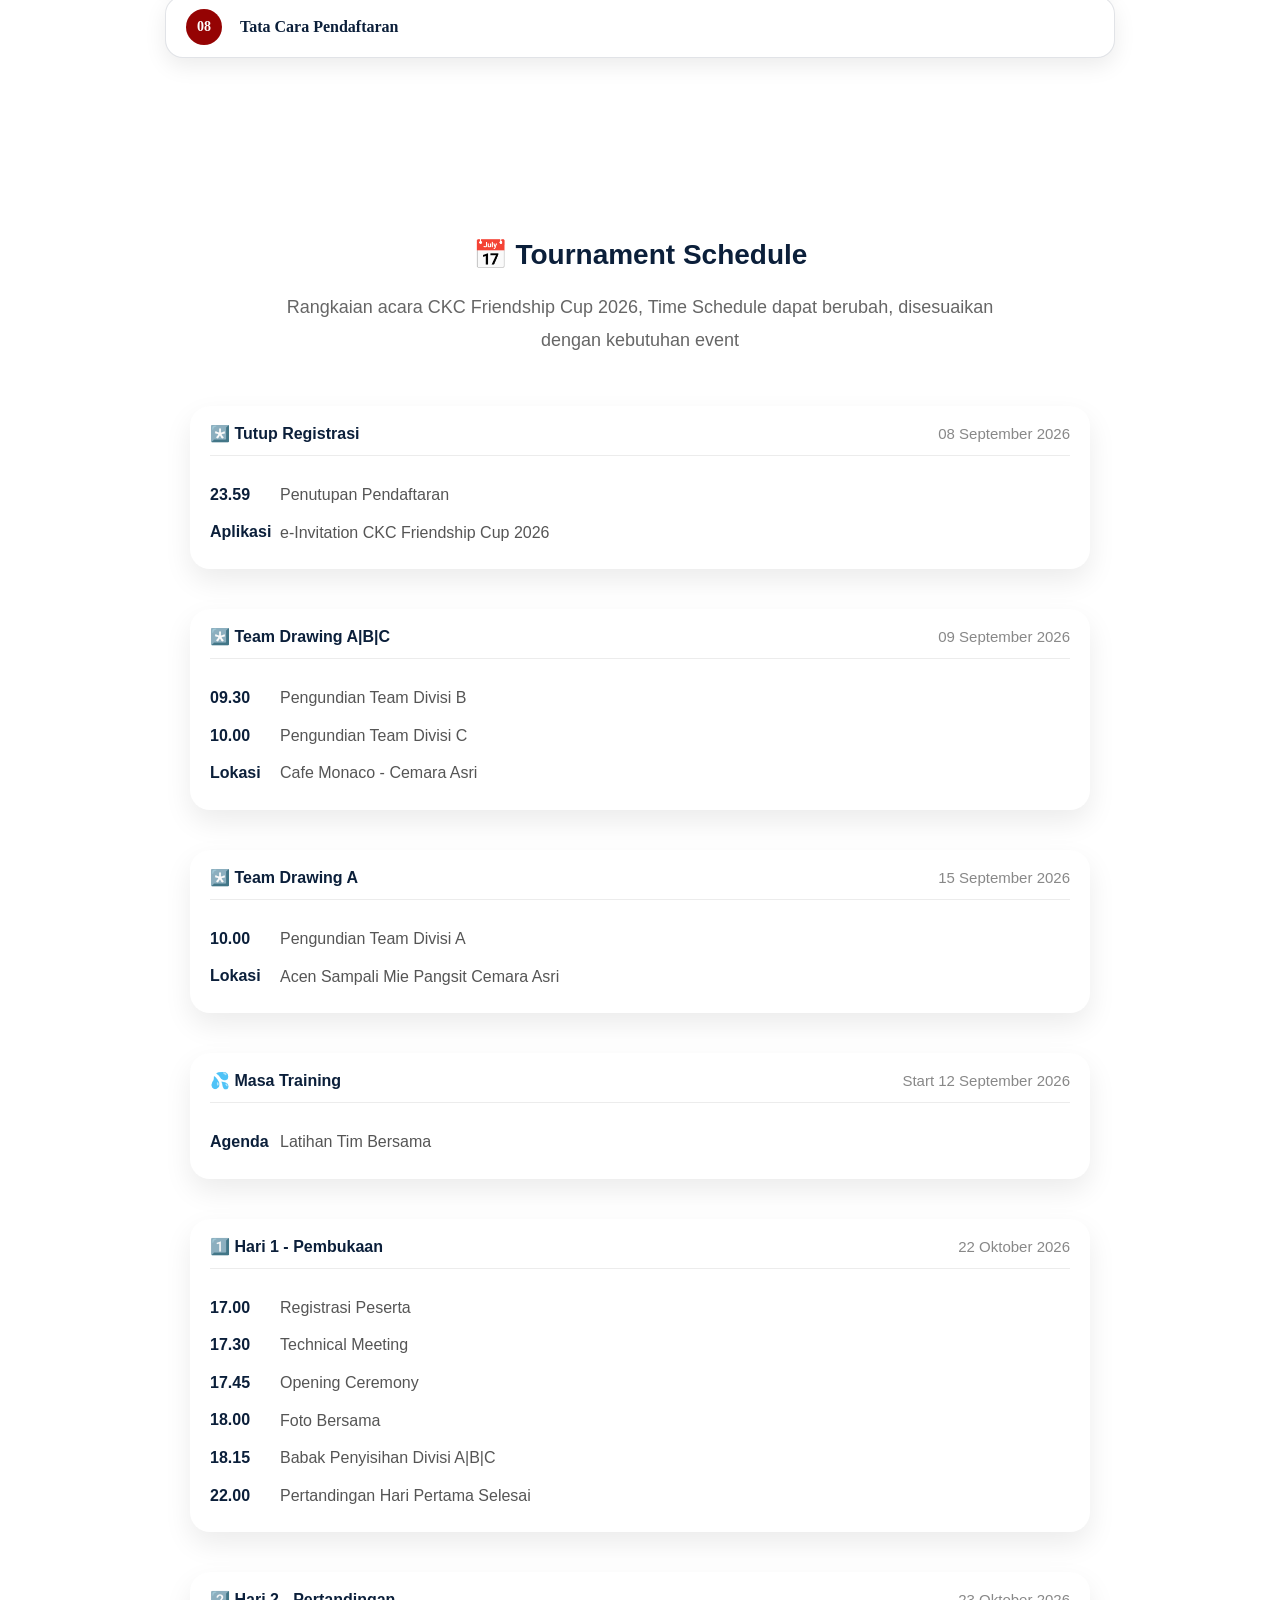
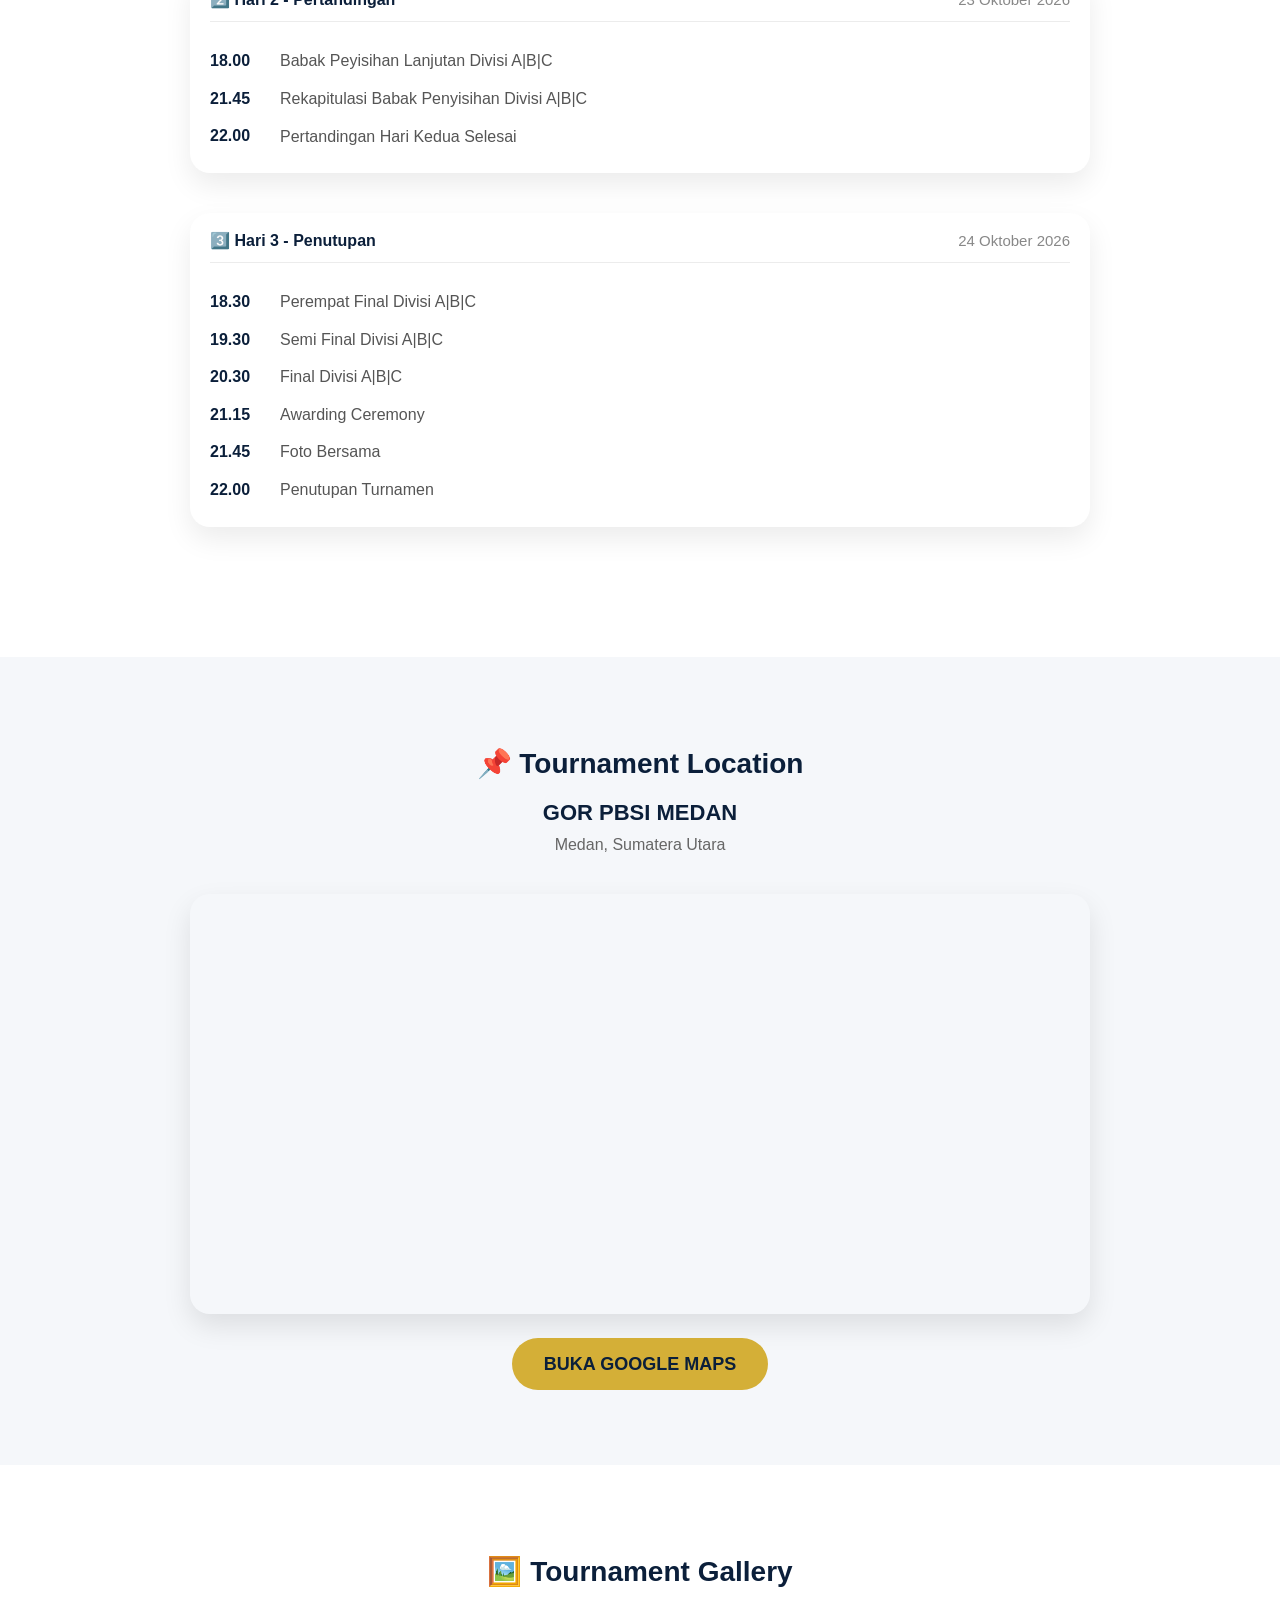
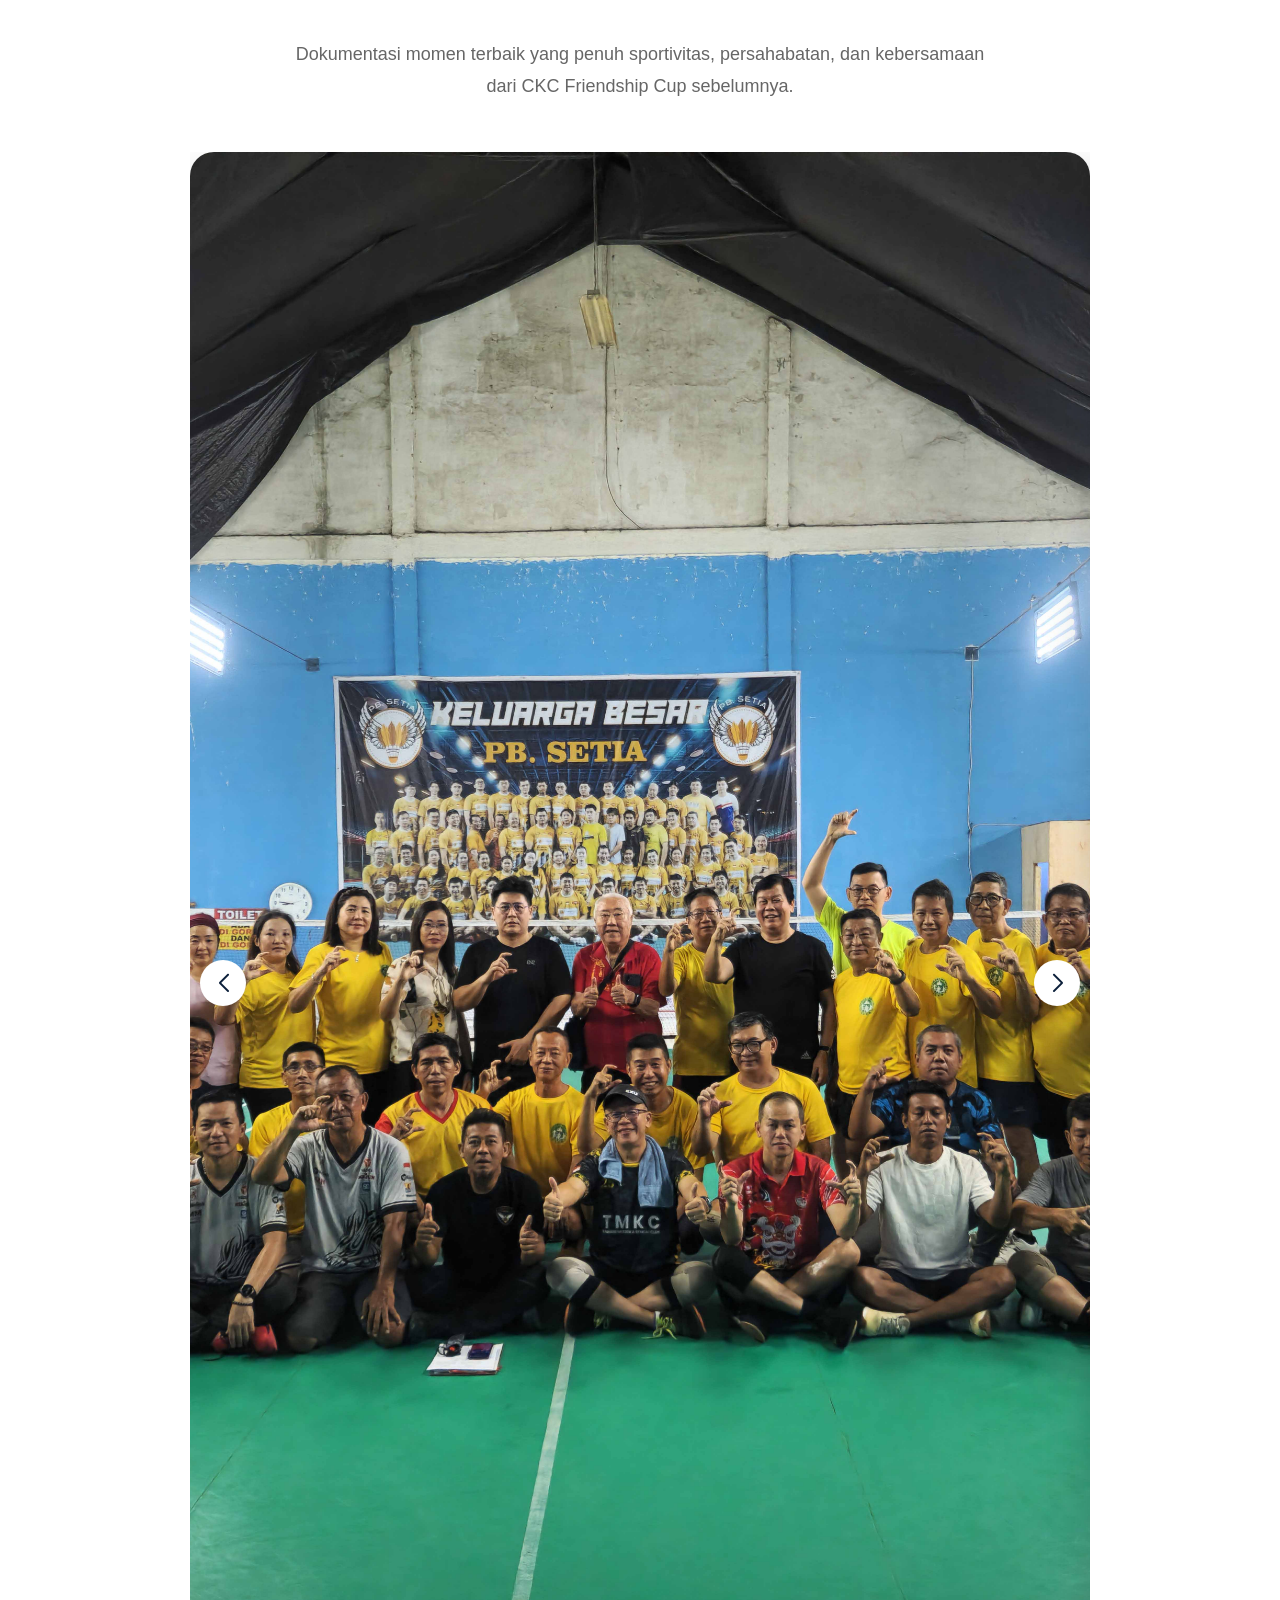
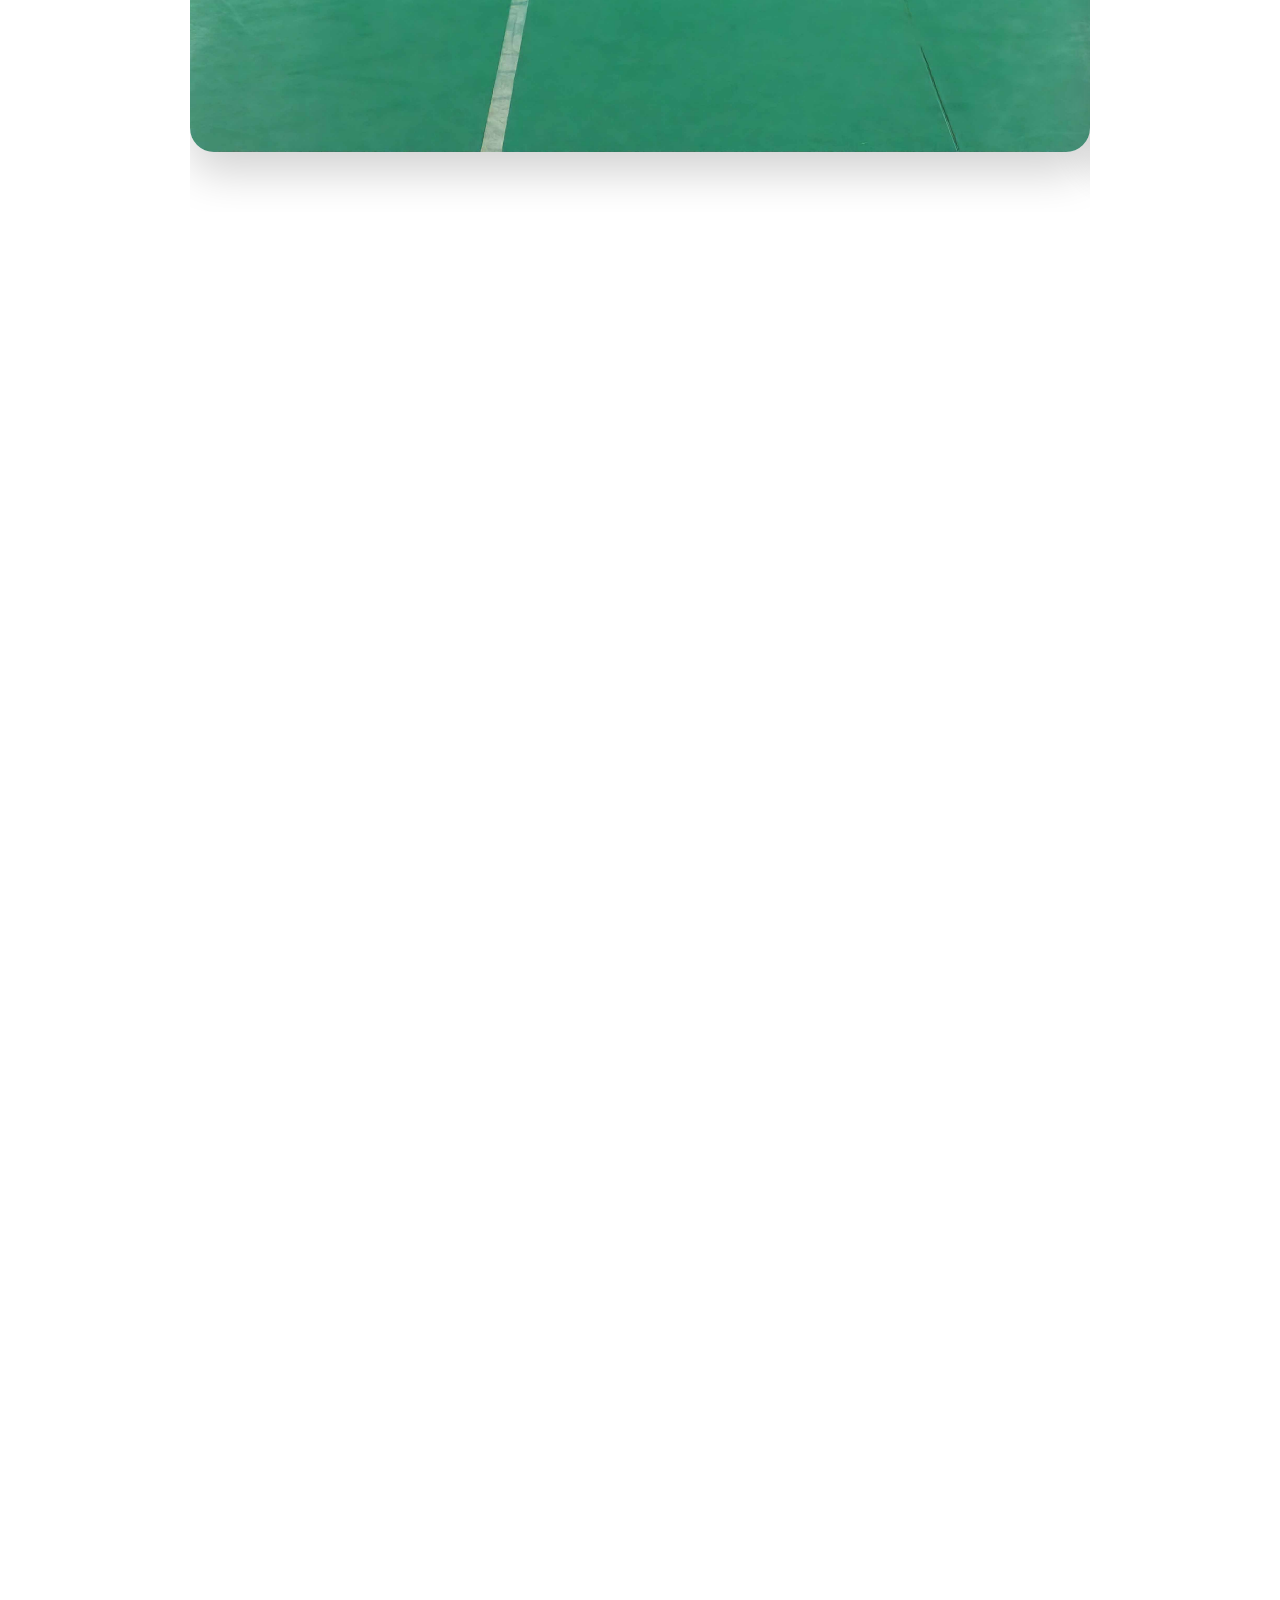
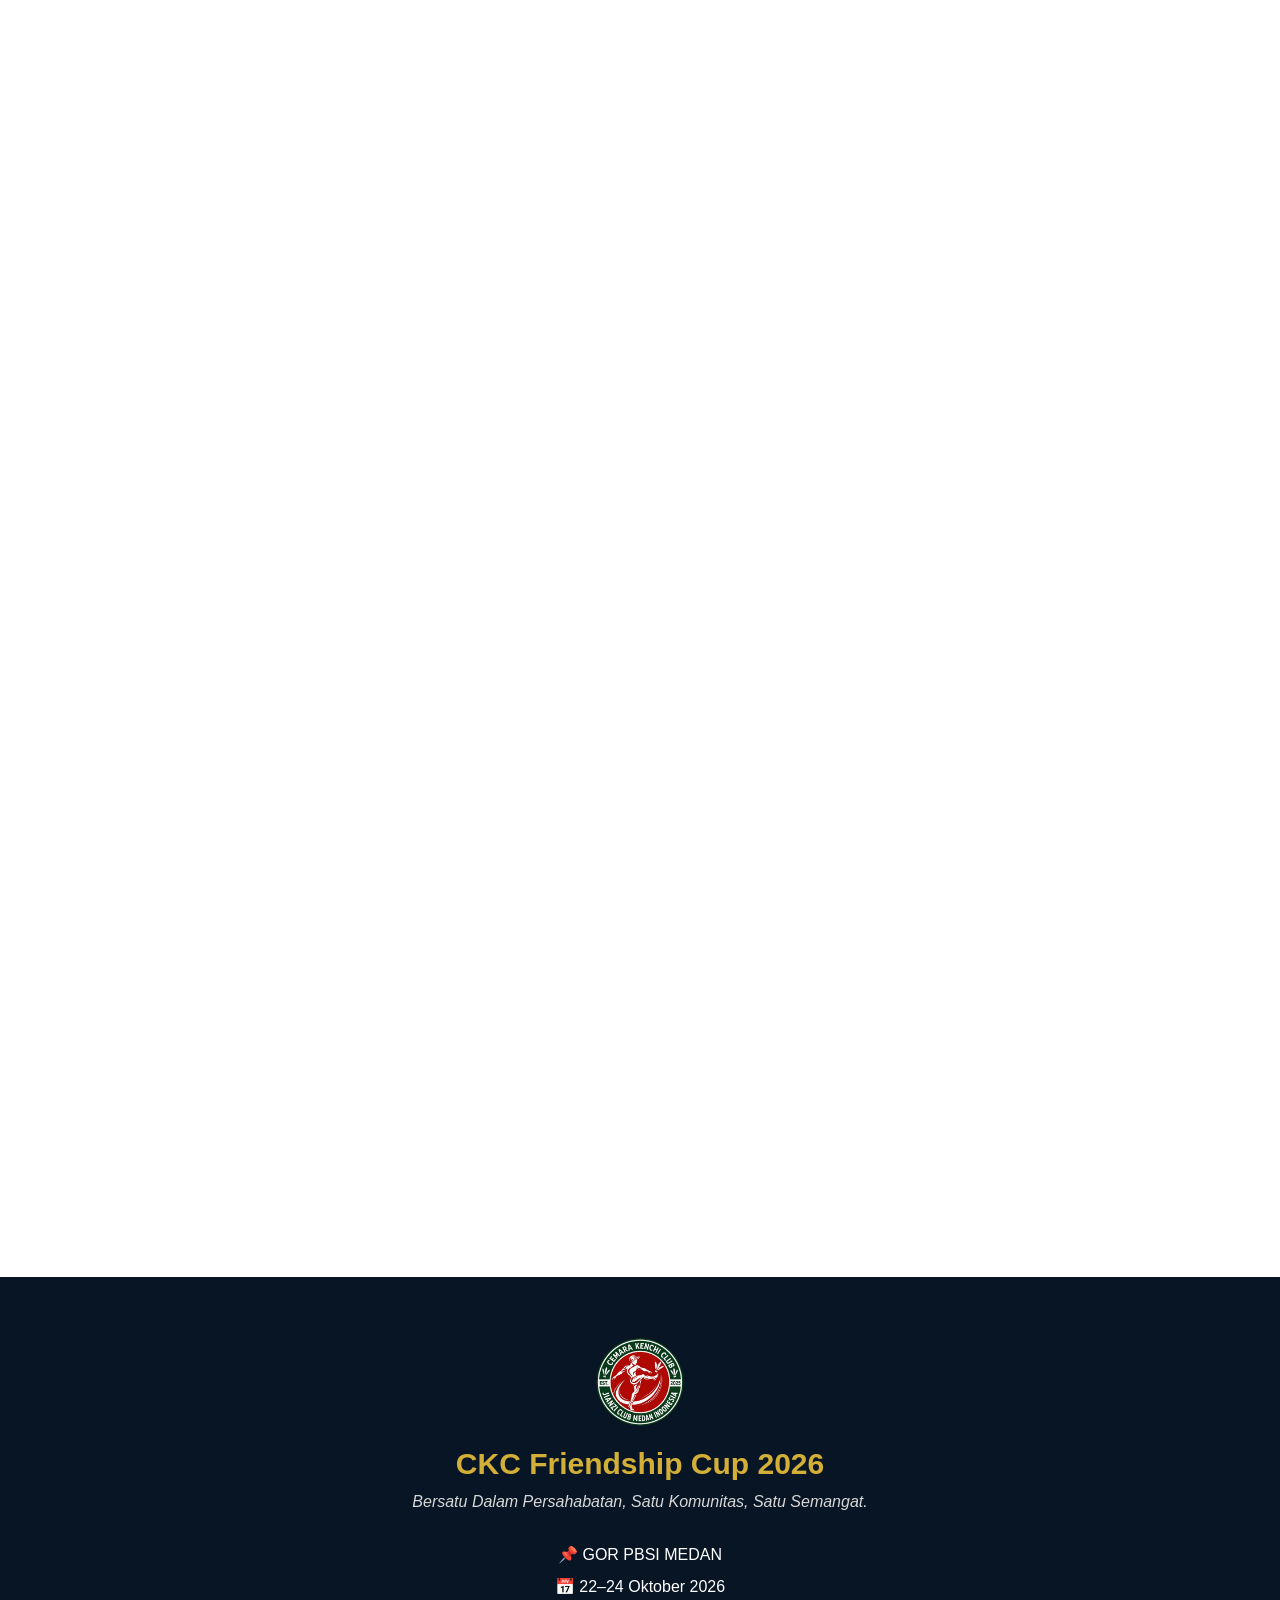
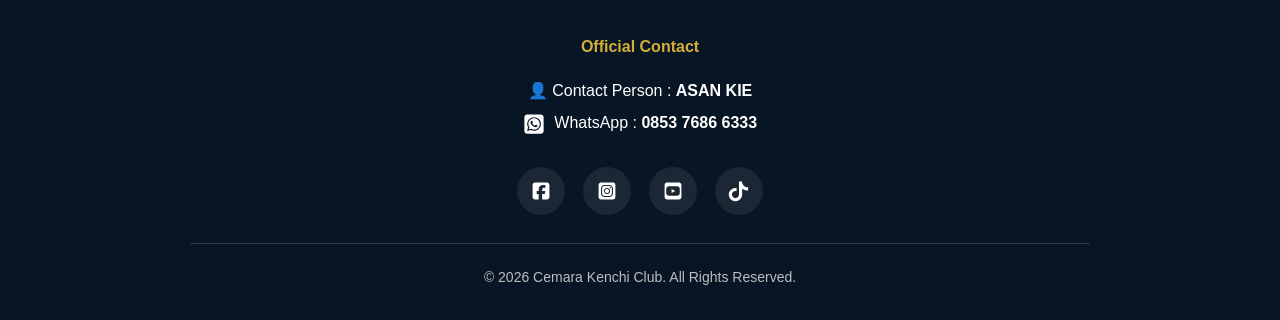
==== commit 0fb4389d: "Update Sponsor dan Schedule" ====
--- a/index.html
+++ b/index.html
@@ -576,12 +576,12 @@
 
             <div class="day-title">
                 *️⃣ Tutup Registrasi
-                <span>10 September 2026</span>
+                <span>08 September 2026</span>
             </div>
 
             <div class="timeline-item">
                 <div class="time">23.59</div>
-                <div class="activity">Penutupan Pendaftaran Divisi A</div>
+                <div class="activity">Penutupan Pendaftaran</div>
             </div>
         
             <div class="timeline-item">
@@ -595,7 +595,7 @@
         <div class="timeline-day">
 
             <div class="day-title">
-                *️⃣ Team Drawing B|C
+                *️⃣ Team Drawing A|B|C
                 <span>09 September 2026</span>
             </div>
 
@@ -605,7 +605,7 @@
             </div>
 
             <div class="timeline-item">
-                <div class="time">10.30</div>
+                <div class="time">10.00</div>
                 <div class="activity">Pengundian Team Divisi C</div>
             </div>
         
@@ -620,17 +620,17 @@
 
             <div class="day-title">
                 *️⃣ Team Drawing A
-                <span>11 September 2026</span>
-            </div>
-
-            <div class="timeline-item">
-                <div class="time">09.30</div>
+                <span>15 September 2026</span>
+            </div>
+
+            <div class="timeline-item">
+                <div class="time">10.00</div>
                 <div class="activity">Pengundian Team Divisi A</div>
             </div>
 
             <div class="timeline-item">
                 <div class="time">Lokasi</div>
-                <div class="activity">Acen Sampali Mie Pangsit</div>
+                <div class="activity">Acen Sampali Mie Pangsit Cemara Asri</div>
             </div>
 
         </div>
@@ -680,7 +680,7 @@
 
             <div class="timeline-item">
                 <div class="time">18.15</div>
-                <div class="activity">Pertandingan Babak Penyisihan</div>
+                <div class="activity">Babak Penyisihan Divisi A|B|C</div>
             </div>
 
             <div class="timeline-item">
@@ -700,12 +700,12 @@
 
                 <div class="timeline-item">
                 <div class="time">18.00</div>
-                <div class="activity">Pertandingan Dilanjutkan</div>
-            </div>
-
-            <div class="timeline-item">
-                <div class="time">21.00</div>
-                <div class="activity">Babak Perempat Final & Semifinal</div>
+                <div class="activity">Babak Peyisihan Lanjutan Divisi A|B|C</div>
+            </div>
+
+            <div class="timeline-item">
+                <div class="time">21.45</div>
+                <div class="activity">Rekapitulasi Babak Penyisihan Divisi A|B|C</div>
             </div>
 
             <div class="timeline-item">
@@ -725,8 +725,19 @@
 
             <div class="timeline-item">
                 <div class="time">18.30</div>
-                <div class="activity">Final Seluruh Kategori</div>
-            </div>
+                <div class="activity">Perempat Final Divisi A|B|C</div>
+            </div>
+
+            <div class="timeline-item">
+                <div class="time">19.30</div>
+                <div class="activity">Semi Final Divisi A|B|C</div>
+            </div>
+
+            <div class="timeline-item">
+                <div class="time">20.30</div>
+                <div class="activity">Final Divisi A|B|C</div>
+            </div>
+
 
             <div class="timeline-item">
                 <div class="time">21.15</div>
@@ -1025,13 +1036,13 @@
                 <img src="images/sponsor/silver2.png">
             </div>
 
-            <!--<div class="sponsor-card">
+            <div class="sponsor-card">
                 <img src="images/sponsor/Silver3.png">
             </div>
 
             <div class="sponsor-card">
                 <img src="images/sponsor/Silver4.png">
-            </div>-->
+            </div>
 
         </div>
 
@@ -1108,9 +1119,9 @@
                 <img src="images/sponsor/official4.png">
             </div>
 
-            <div class="officialsponsor-card">
+            <!--<div class="officialsponsor-card">
                 <img src="images/sponsor/official5.png">
-            </div>
+            </div>-->
 
             <div class="officialsponsor-card">
                 <img src="images/sponsor/official6.png">
@@ -1140,7 +1151,7 @@
                 <img src="images/sponsor/official12.png">
             </div>
 
-            <div class="officialsponsor-card">
+            <!--<div class="officialsponsor-card">
                 <img src="images/sponsor/official13.png">
             </div>
             
@@ -1150,7 +1161,7 @@
 
             <div class="officialsponsor-card">
                 <img src="images/sponsor/official15.png">
-            </div>
+            </div>-->
 
             <div class="officialsponsor-card">
                 <img src="images/sponsor/official16.png">
@@ -1182,6 +1193,10 @@
 
             <div class="officialsponsor-card">
                 <img src="images/sponsor/official23.png">
+            </div>
+
+            <div class="officialsponsor-card">
+                <img src="images/sponsor/official24.png">
             </div>
 
         </div>
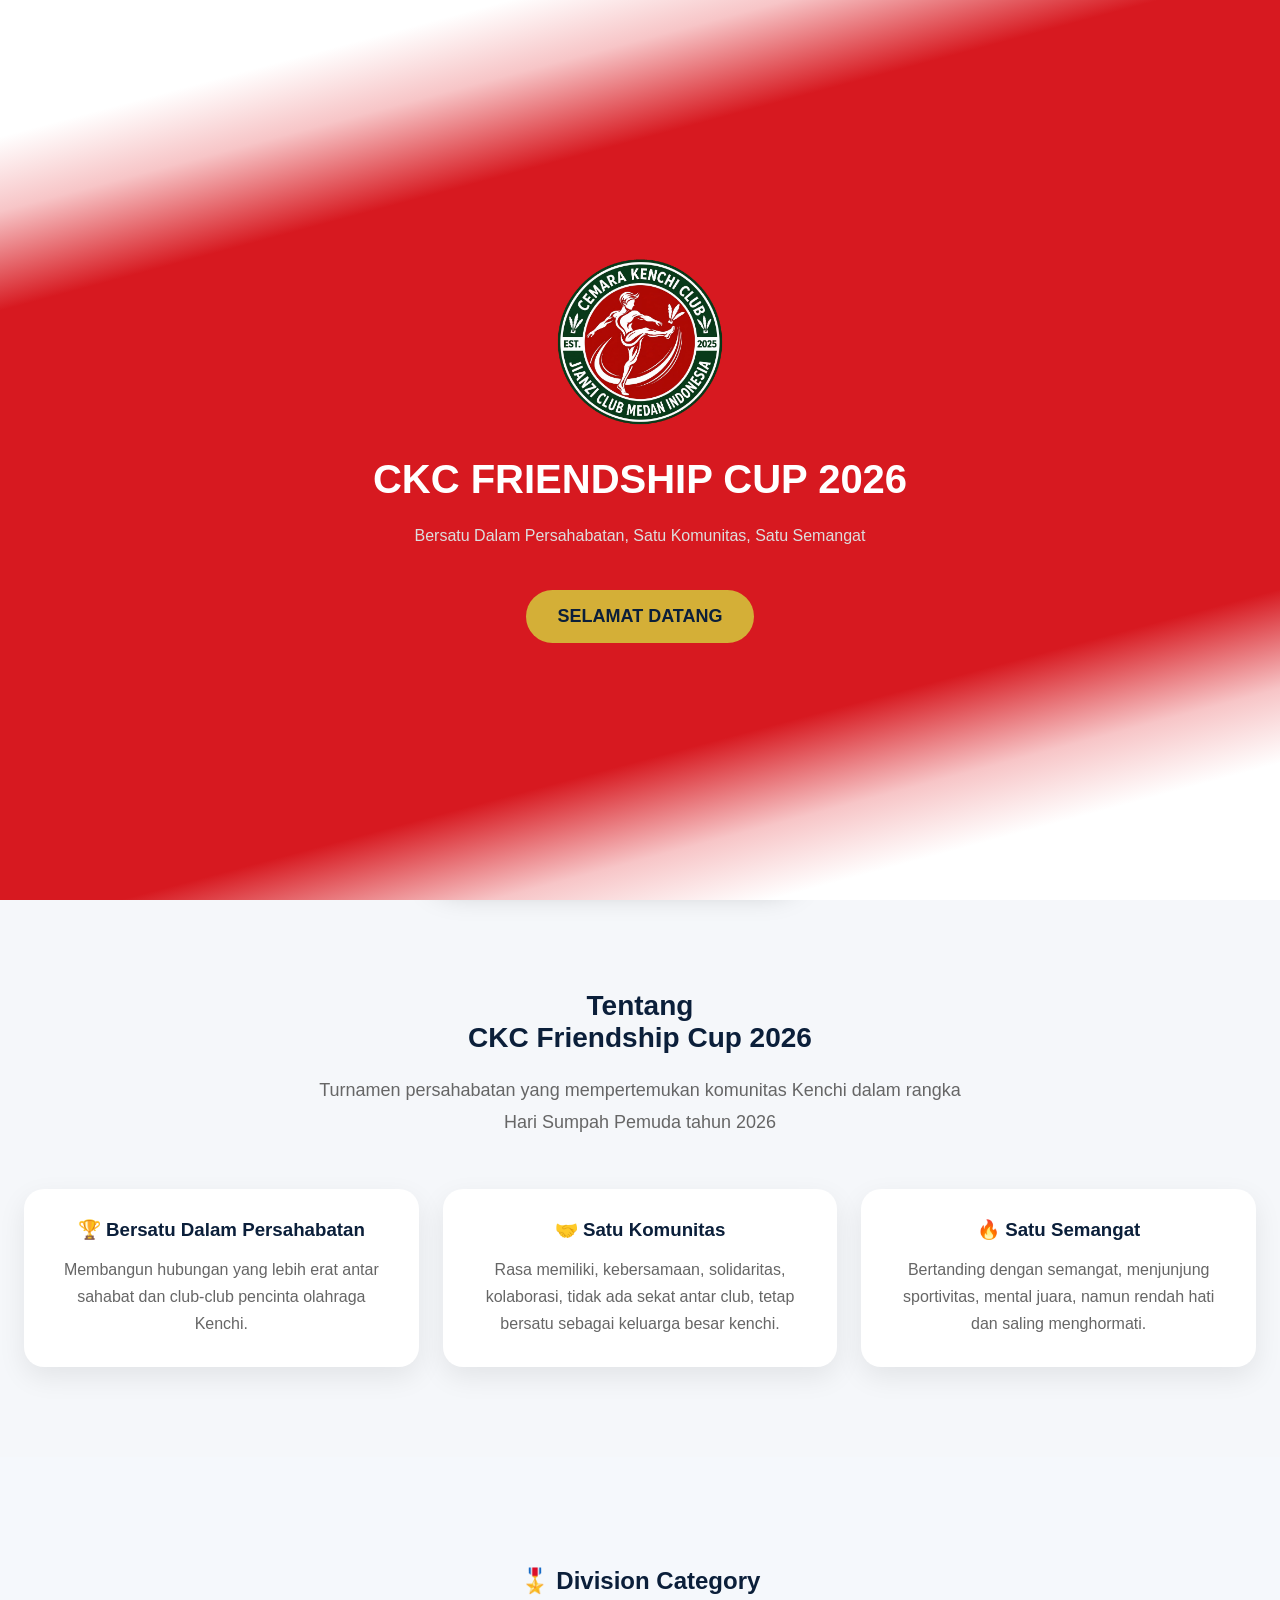
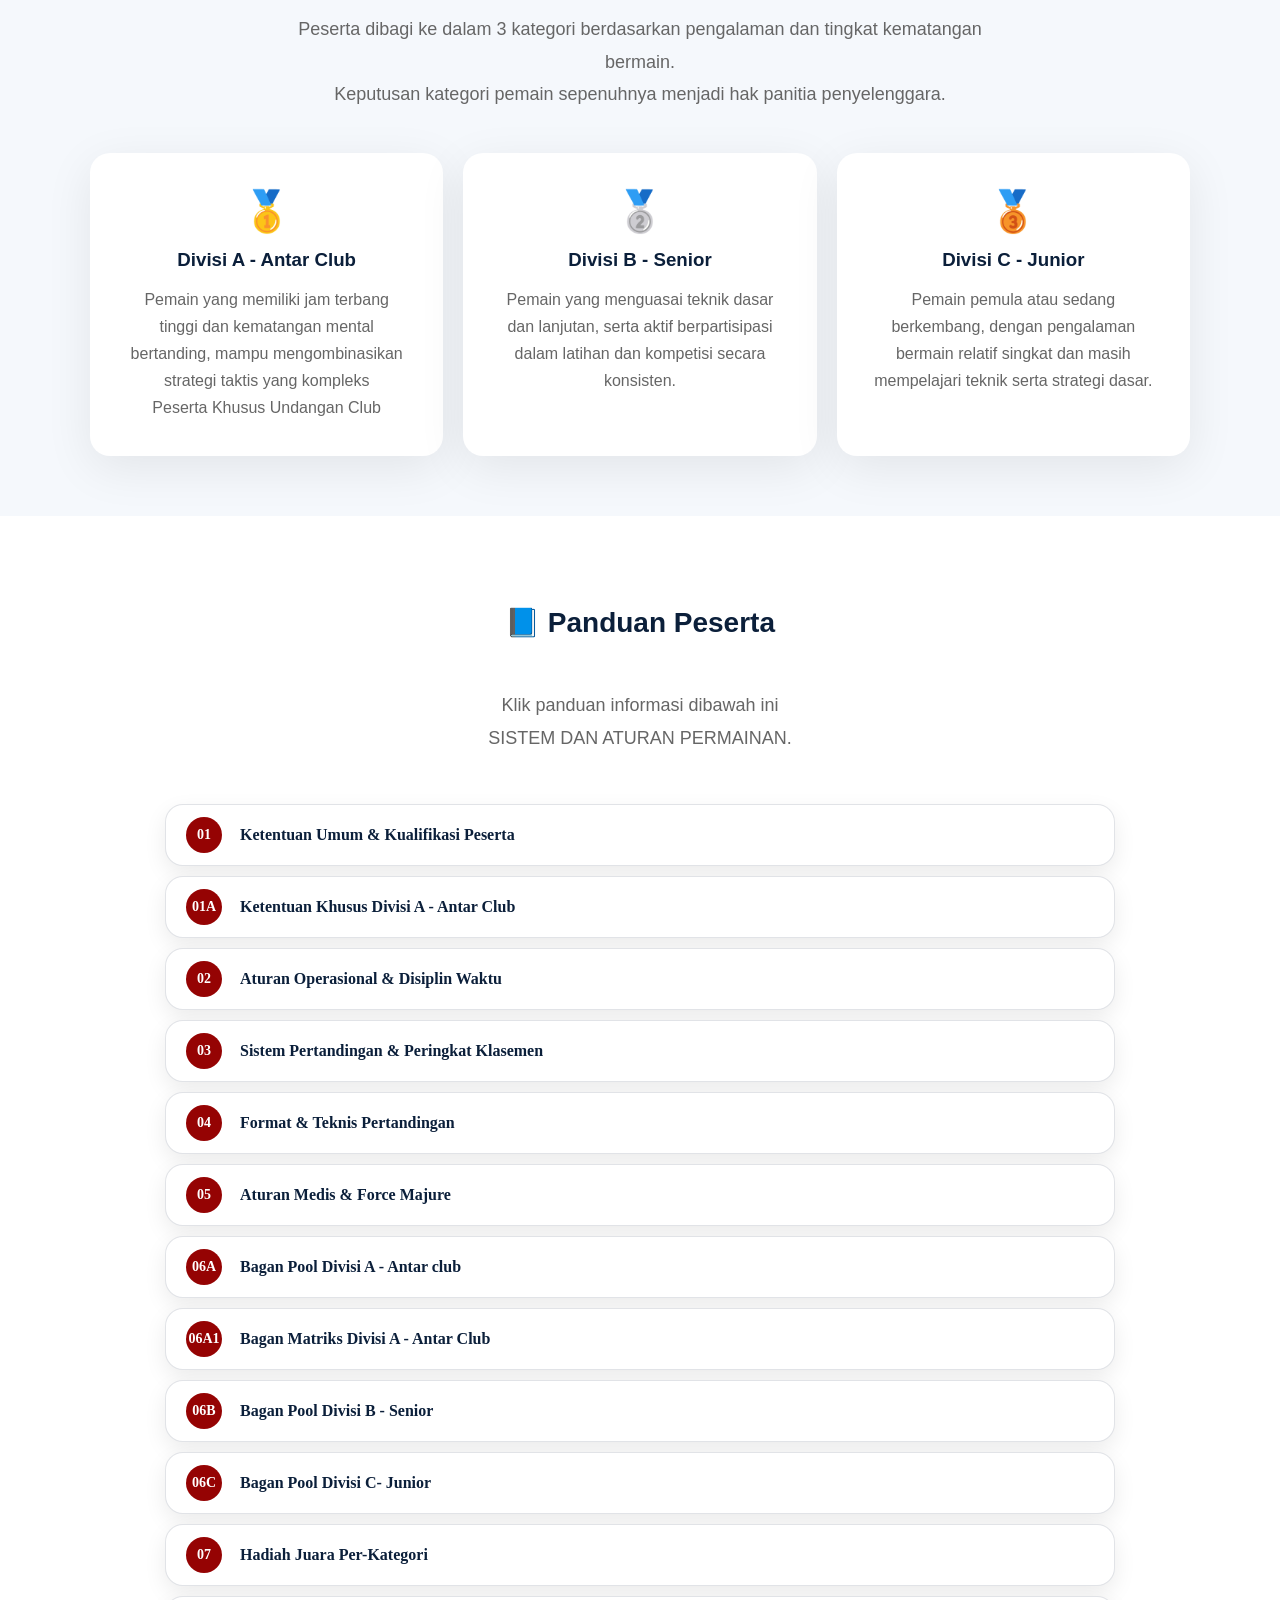
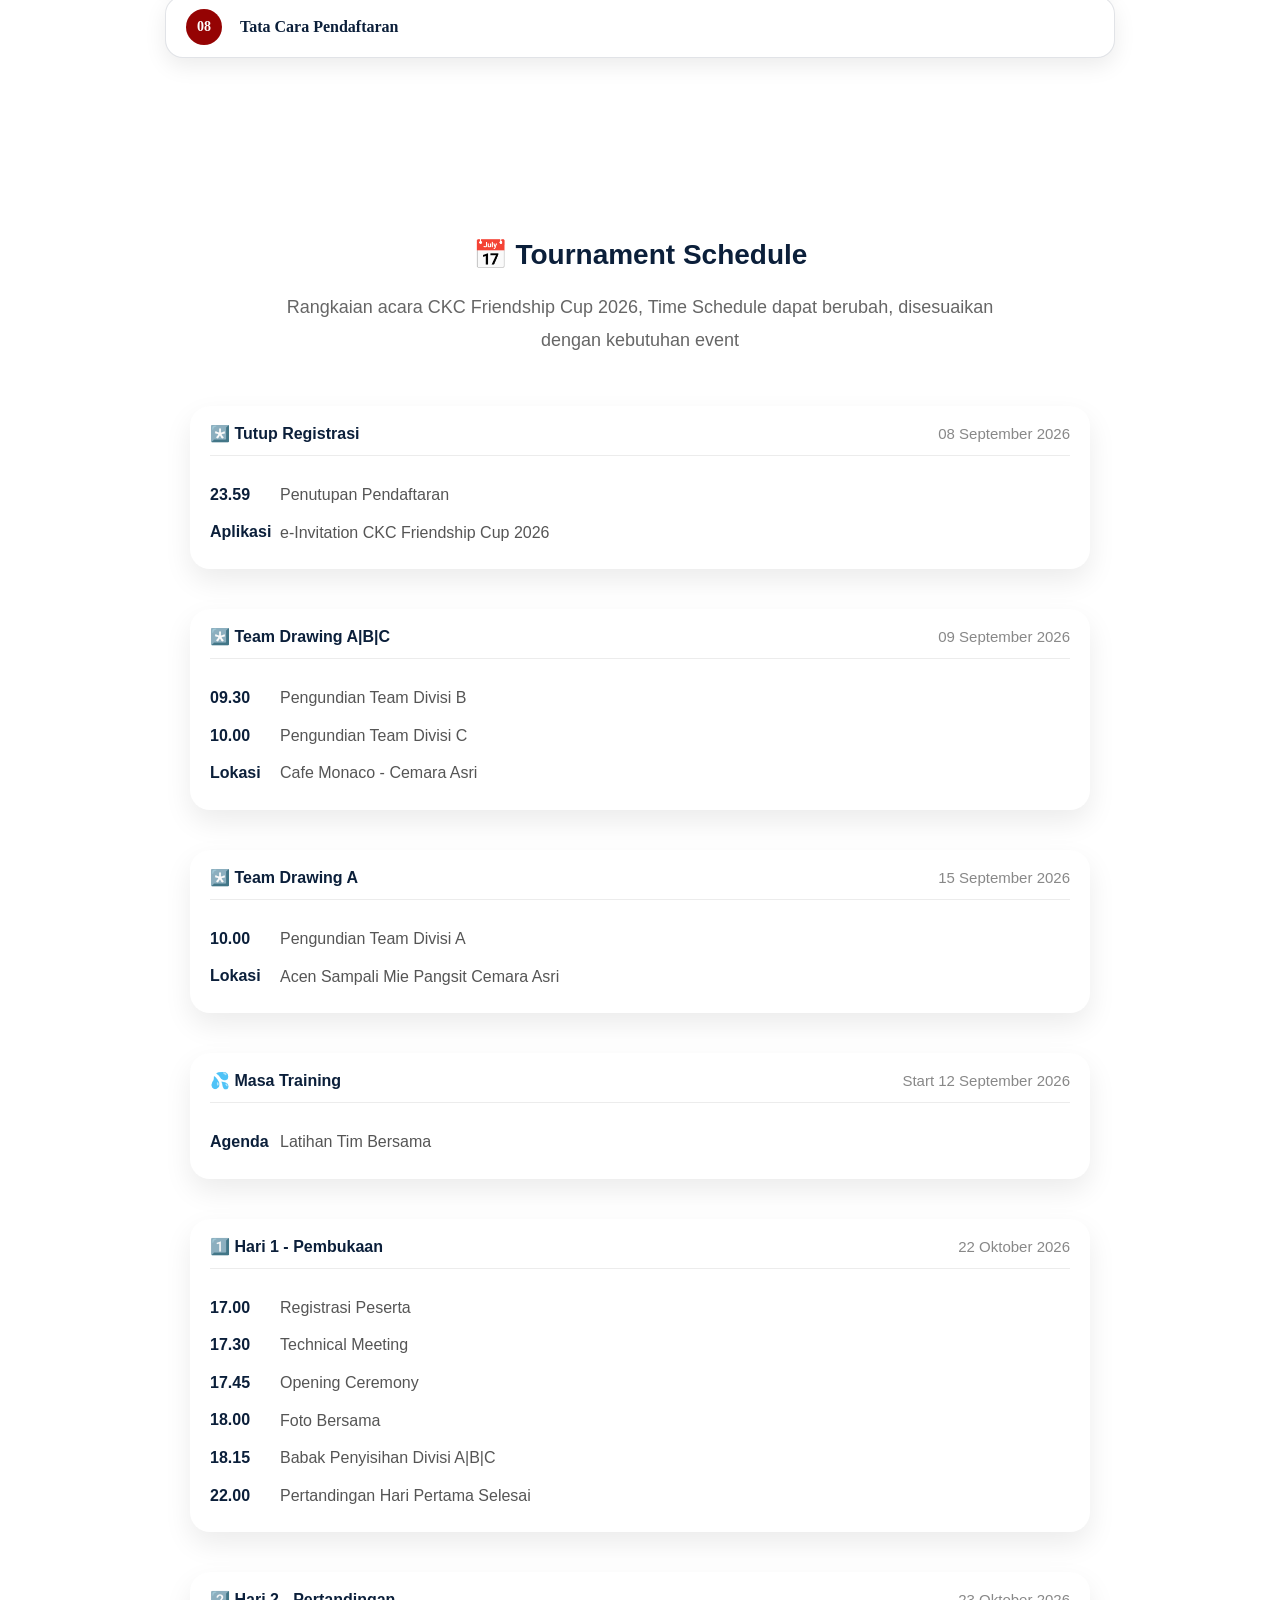
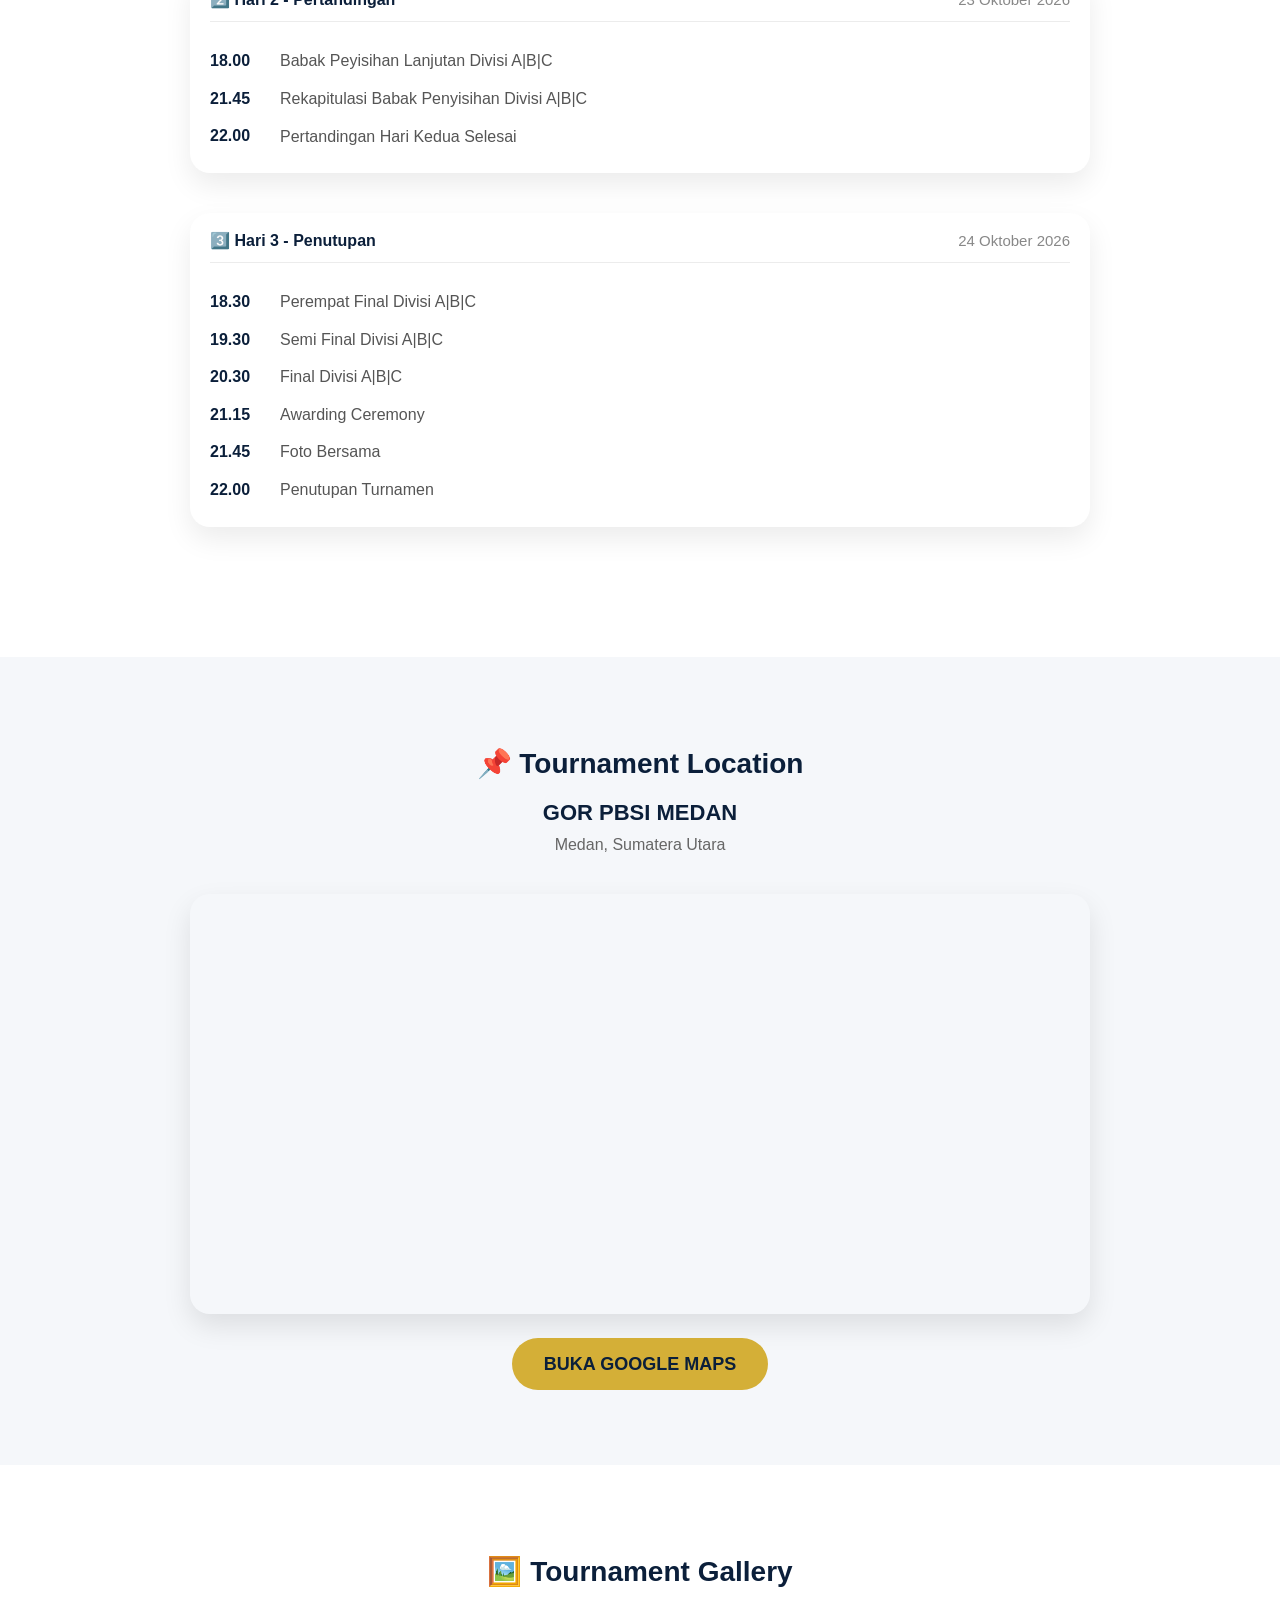
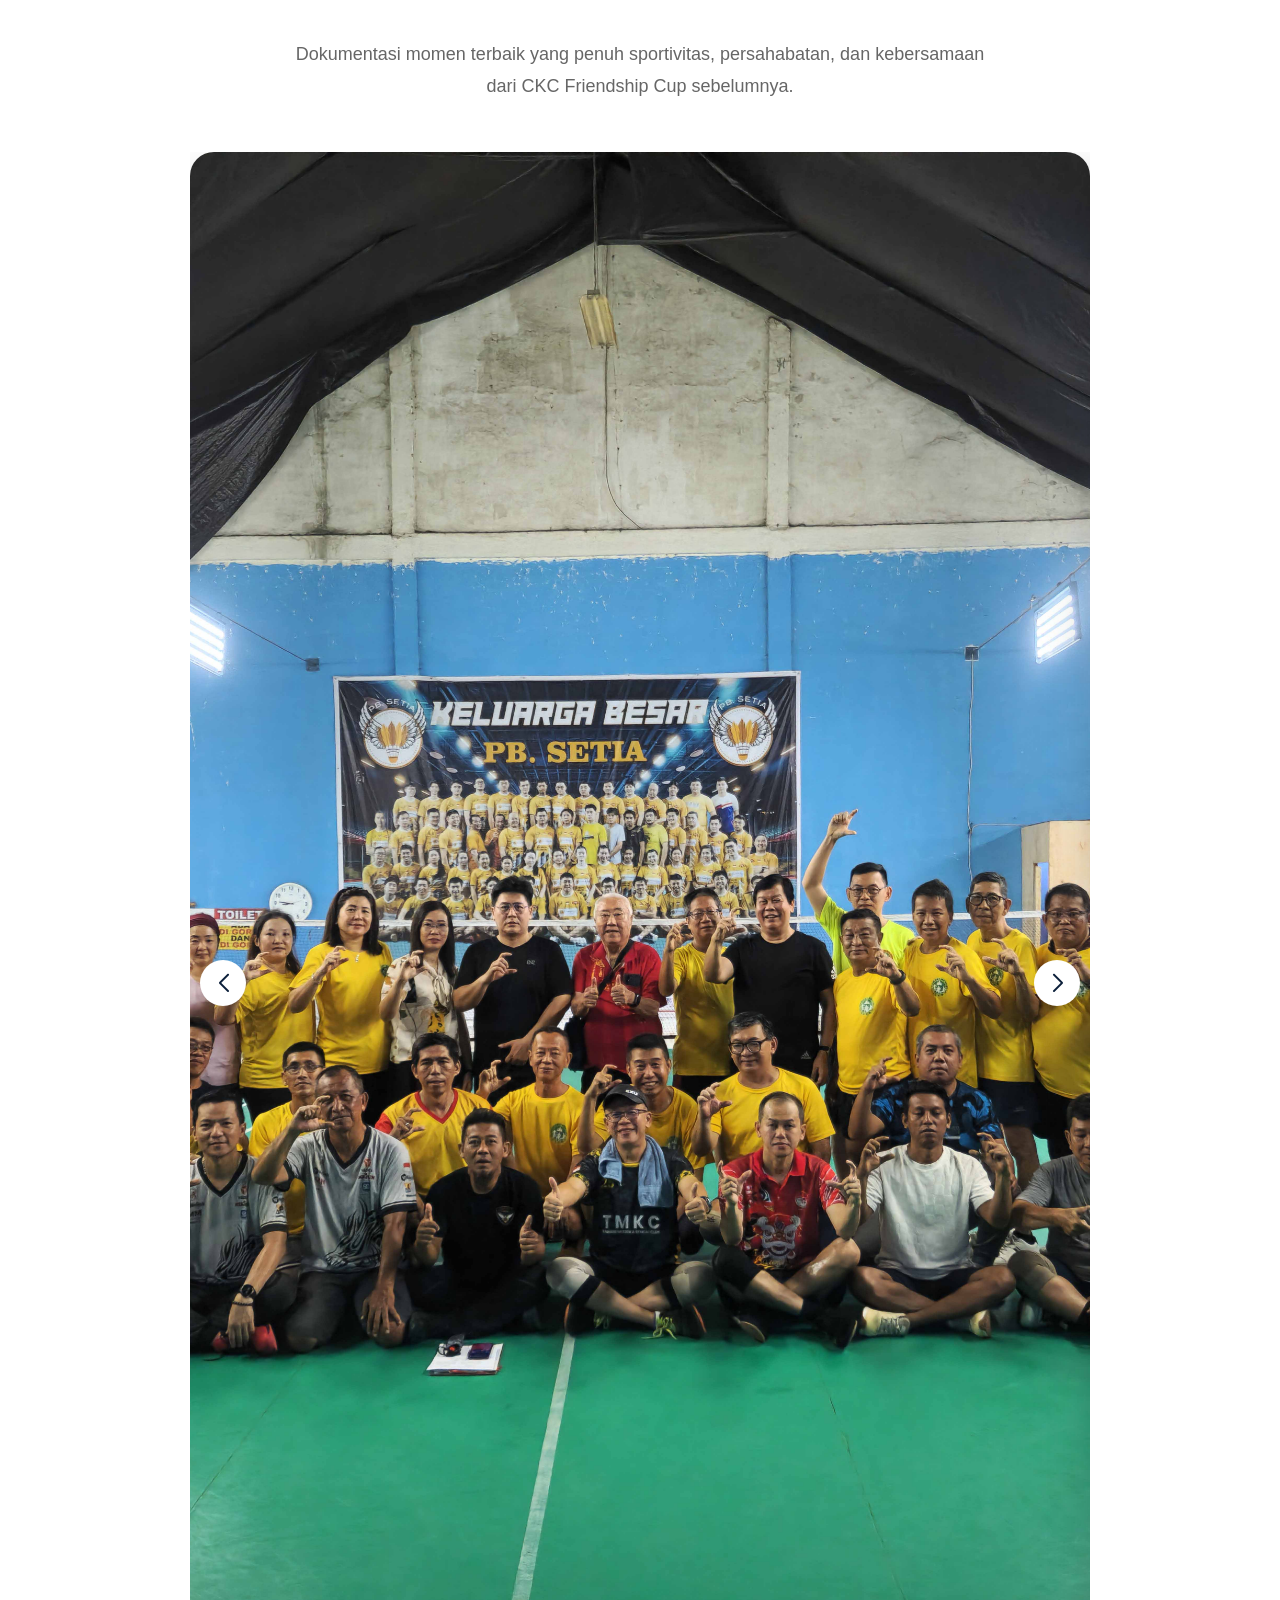
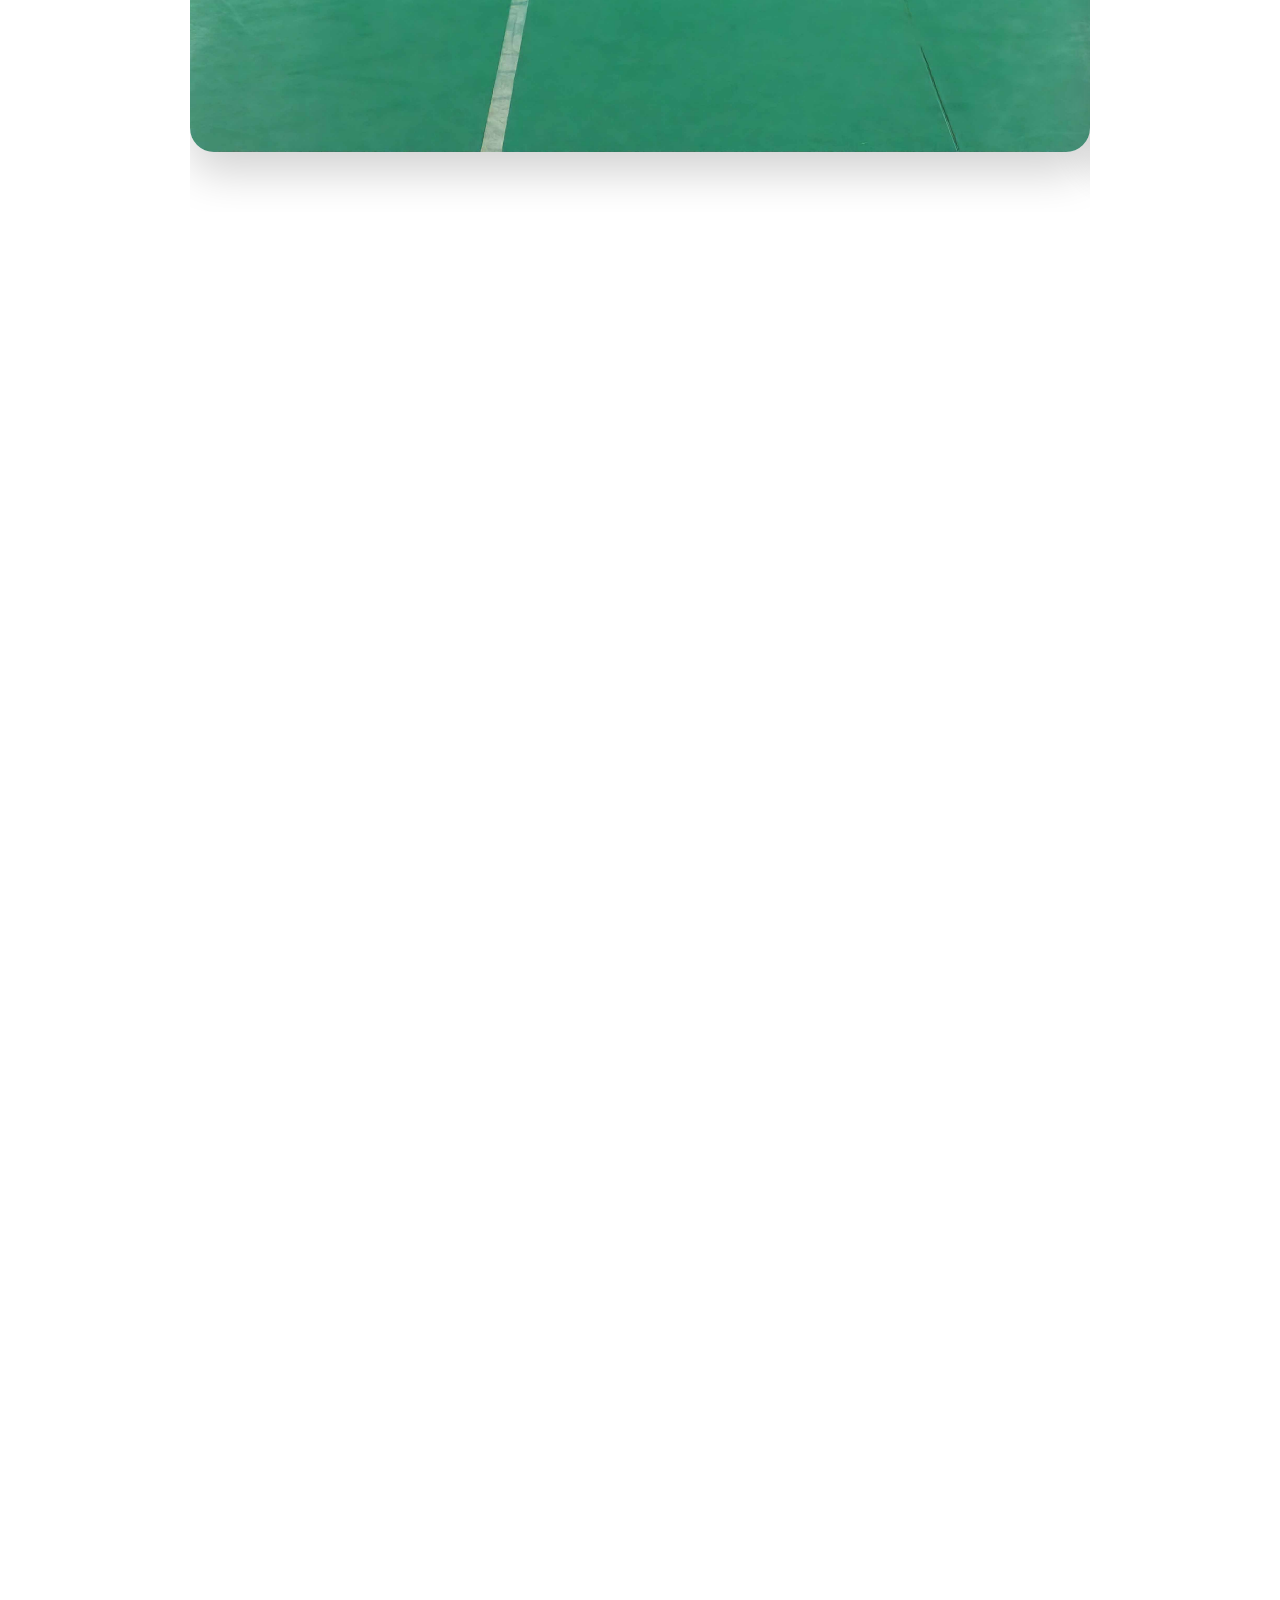
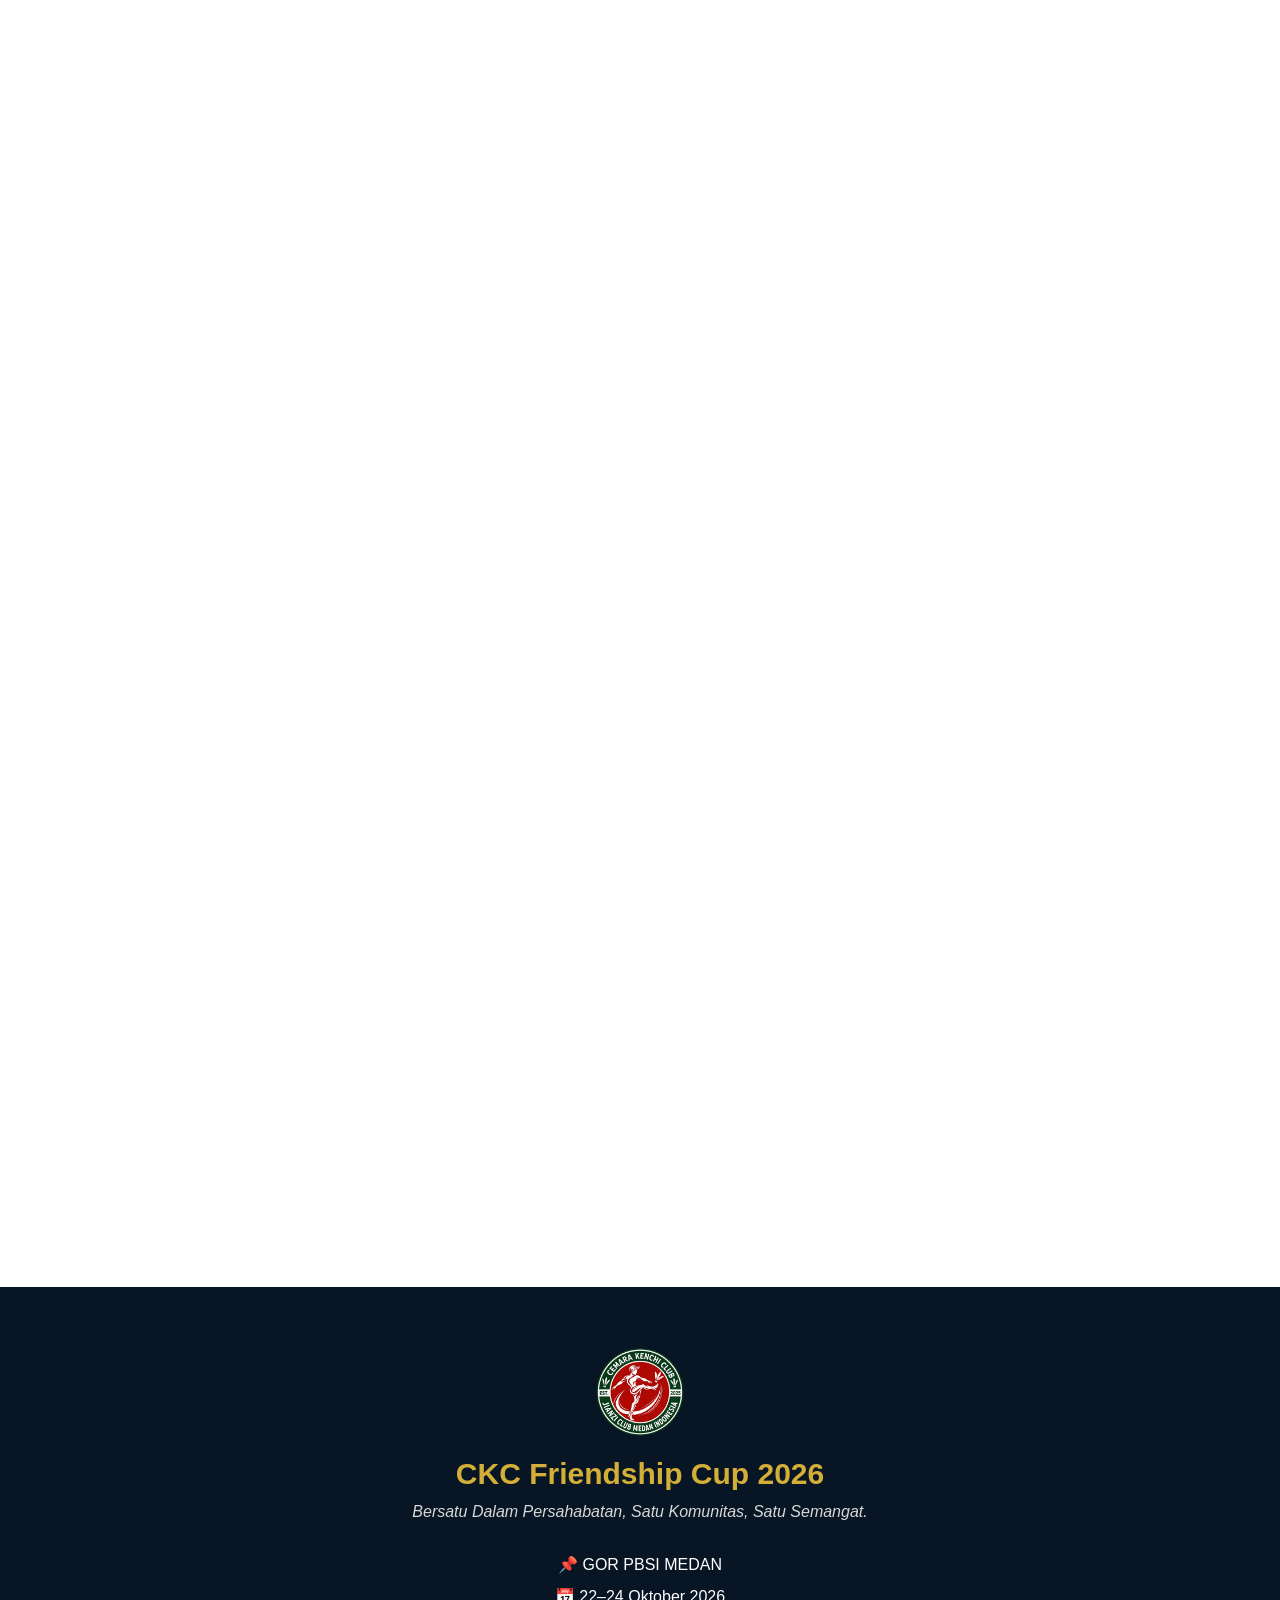
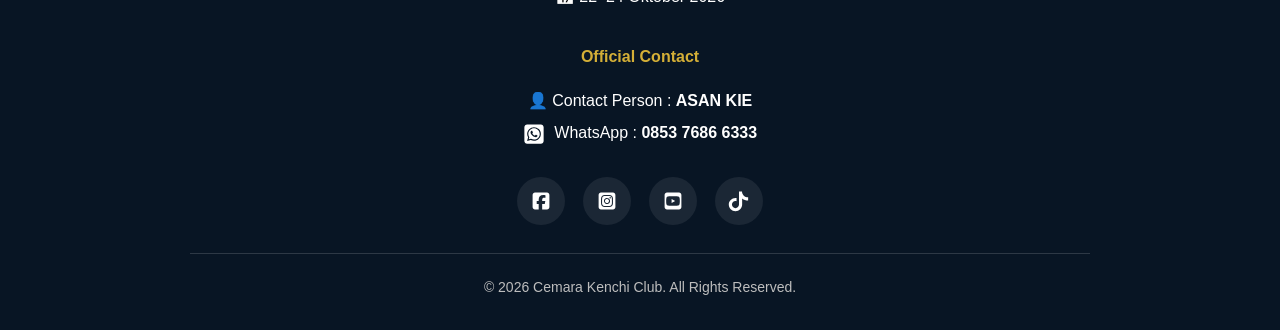
==== commit 77c6eca2: "Perbaiki photo sponsor Silver" ====
--- a/index.html
+++ b/index.html
@@ -1037,11 +1037,11 @@
             </div>
 
             <div class="sponsor-card">
-                <img src="images/sponsor/Silver3.png">
+                <img src="images/sponsor/silver3.png">
             </div>
 
             <div class="sponsor-card">
-                <img src="images/sponsor/Silver4.png">
+                <img src="images/sponsor/silver4.png">
             </div>
 
         </div>
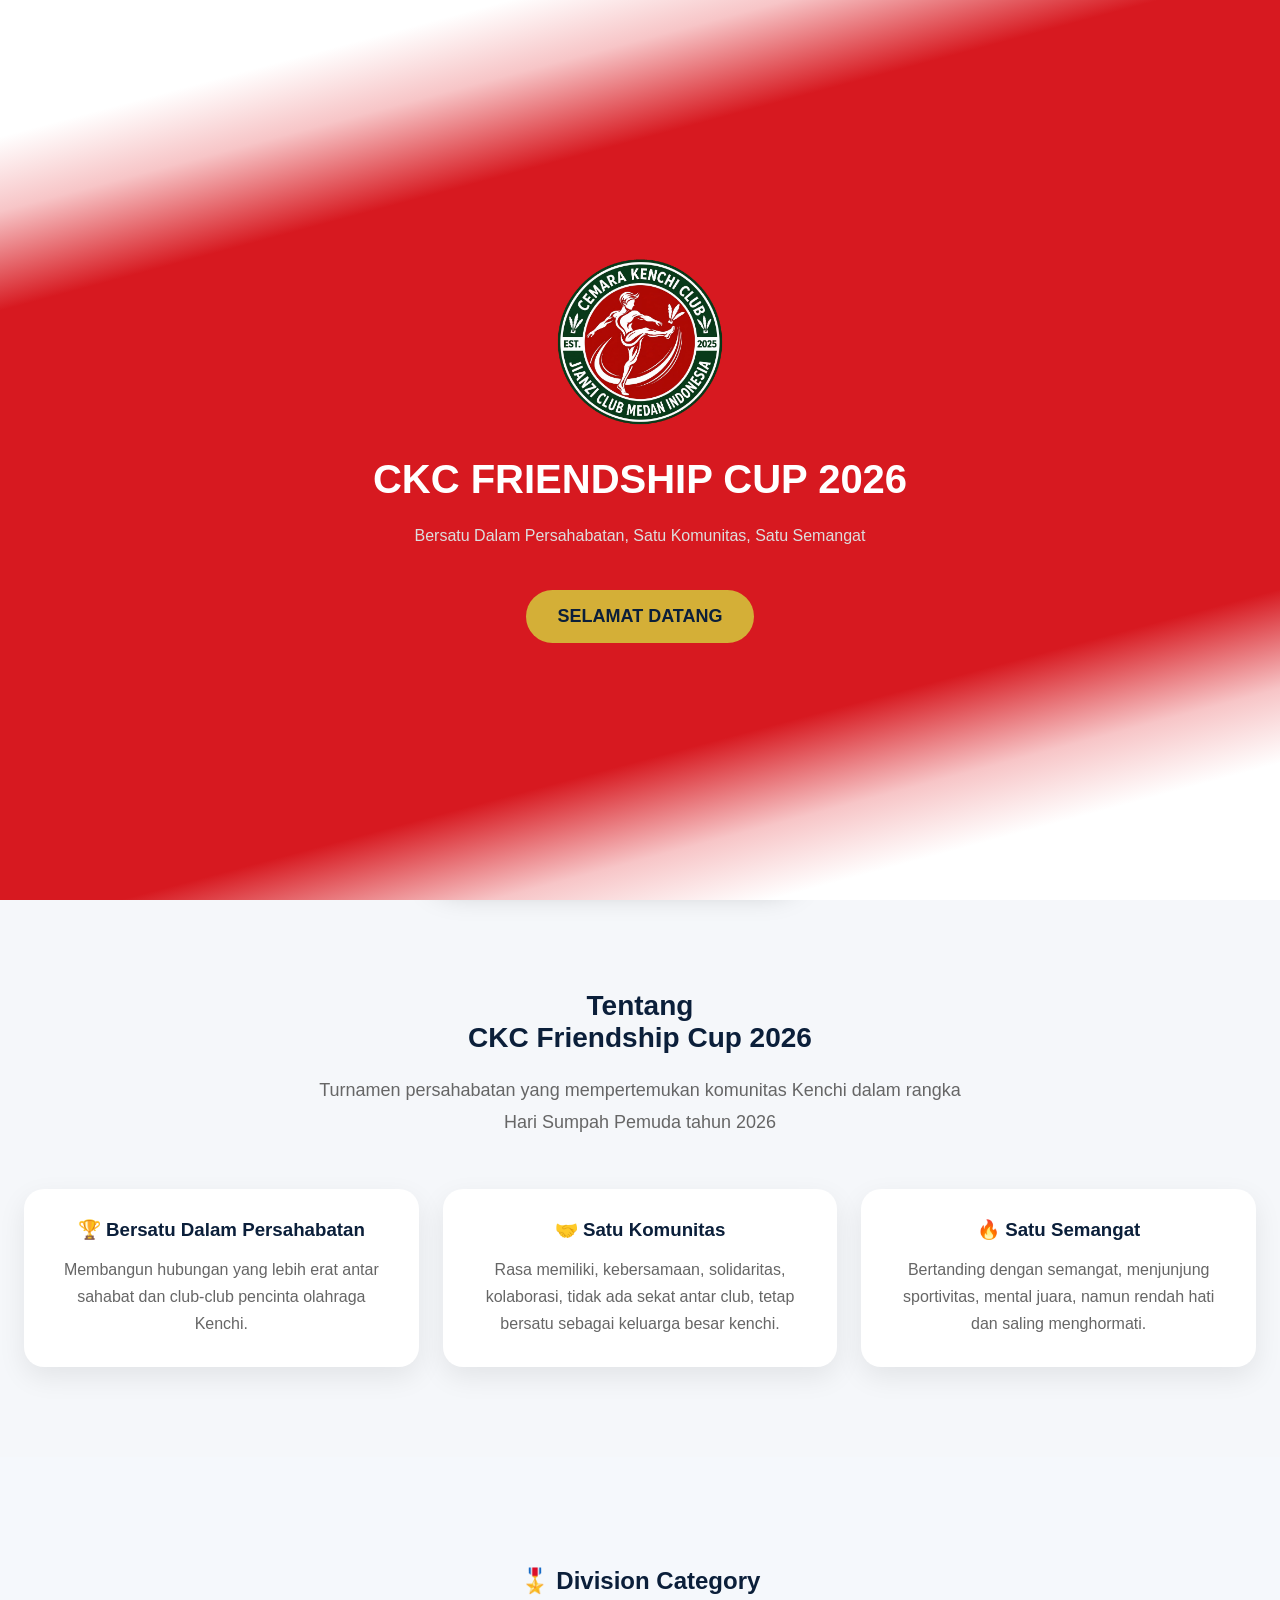
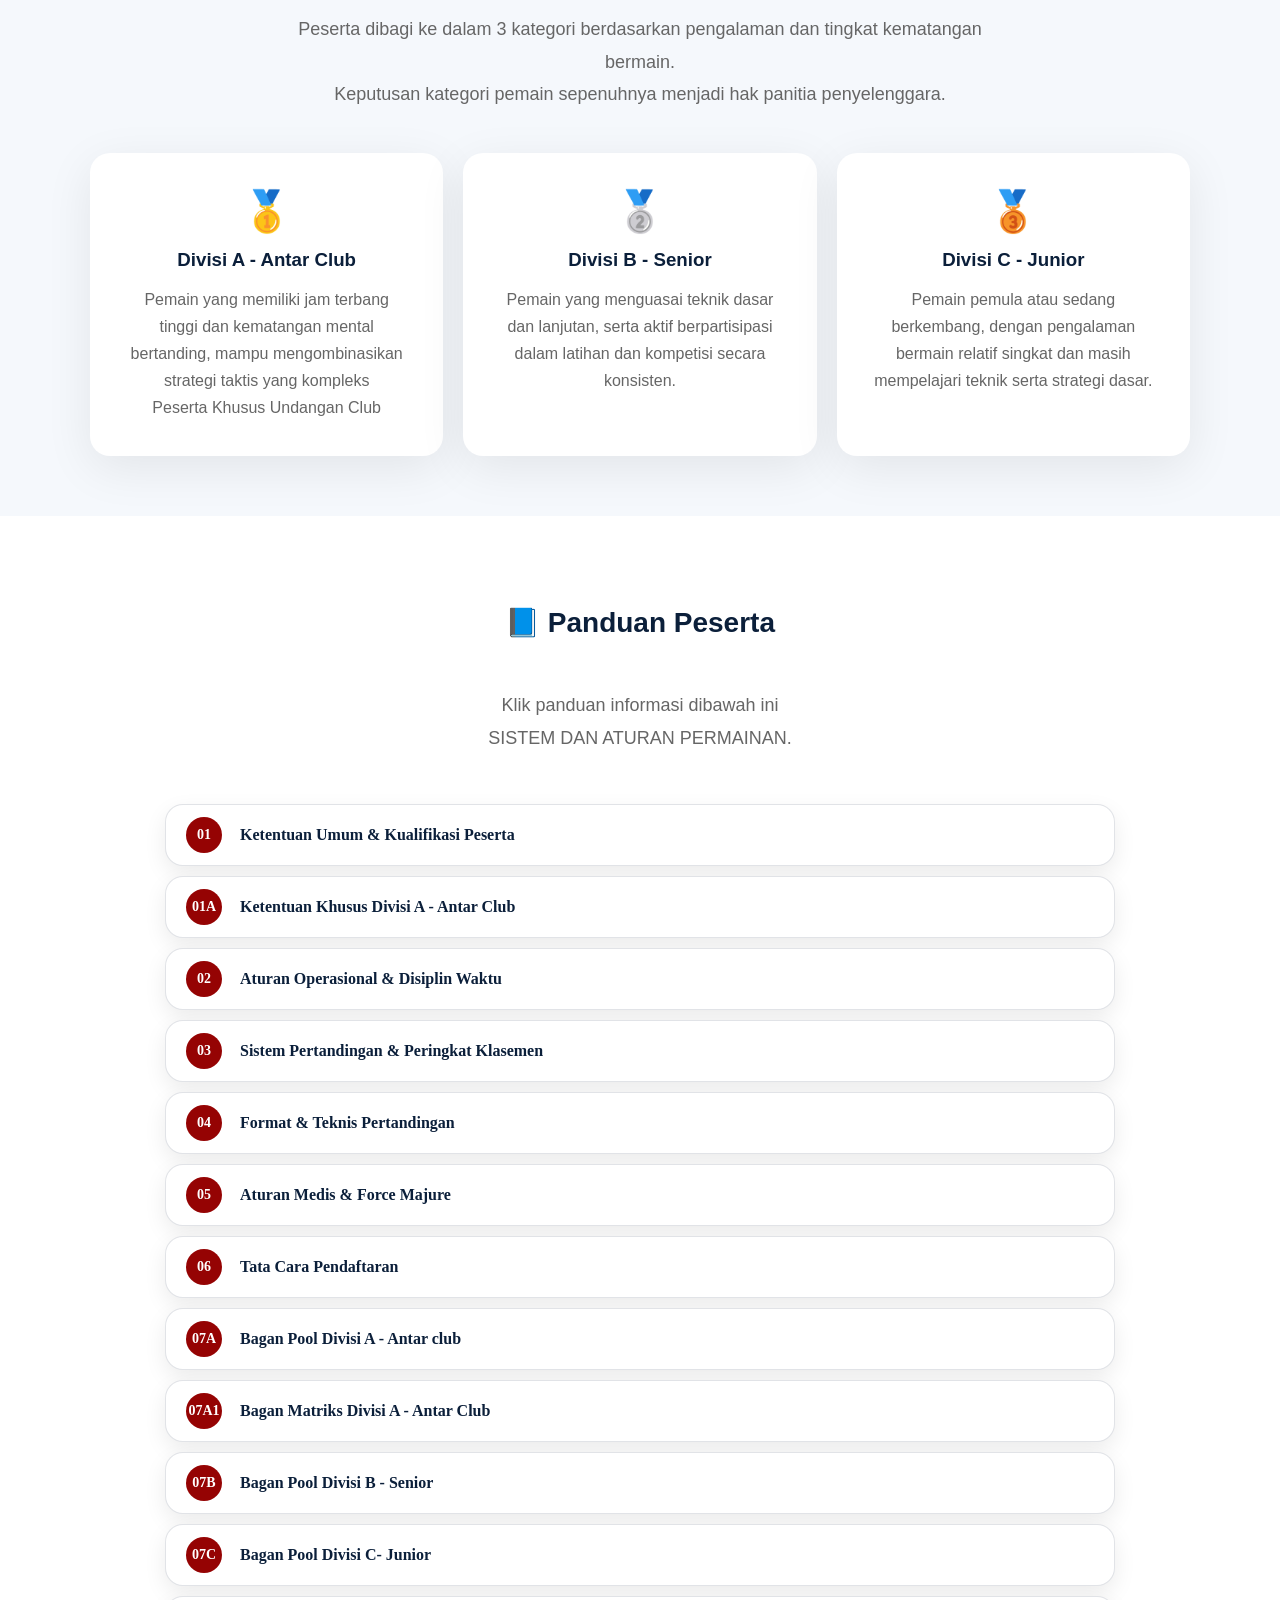
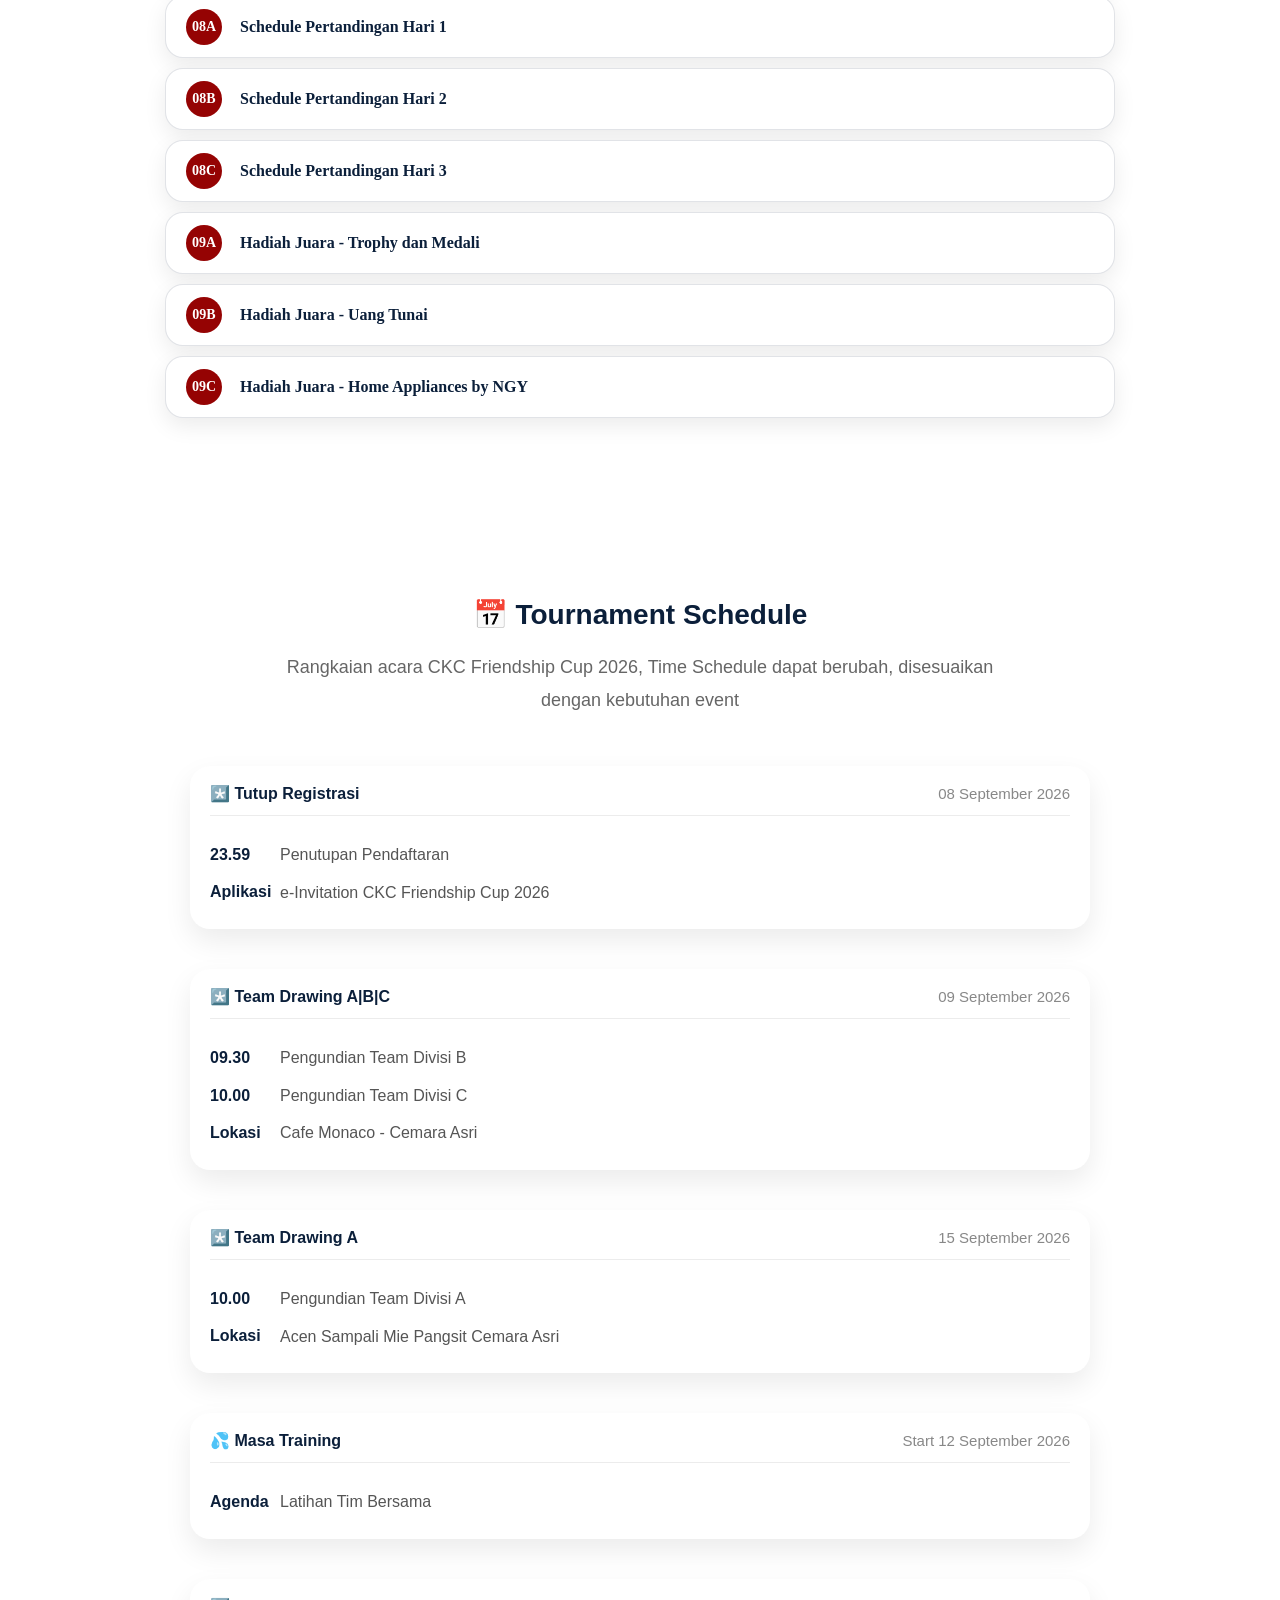
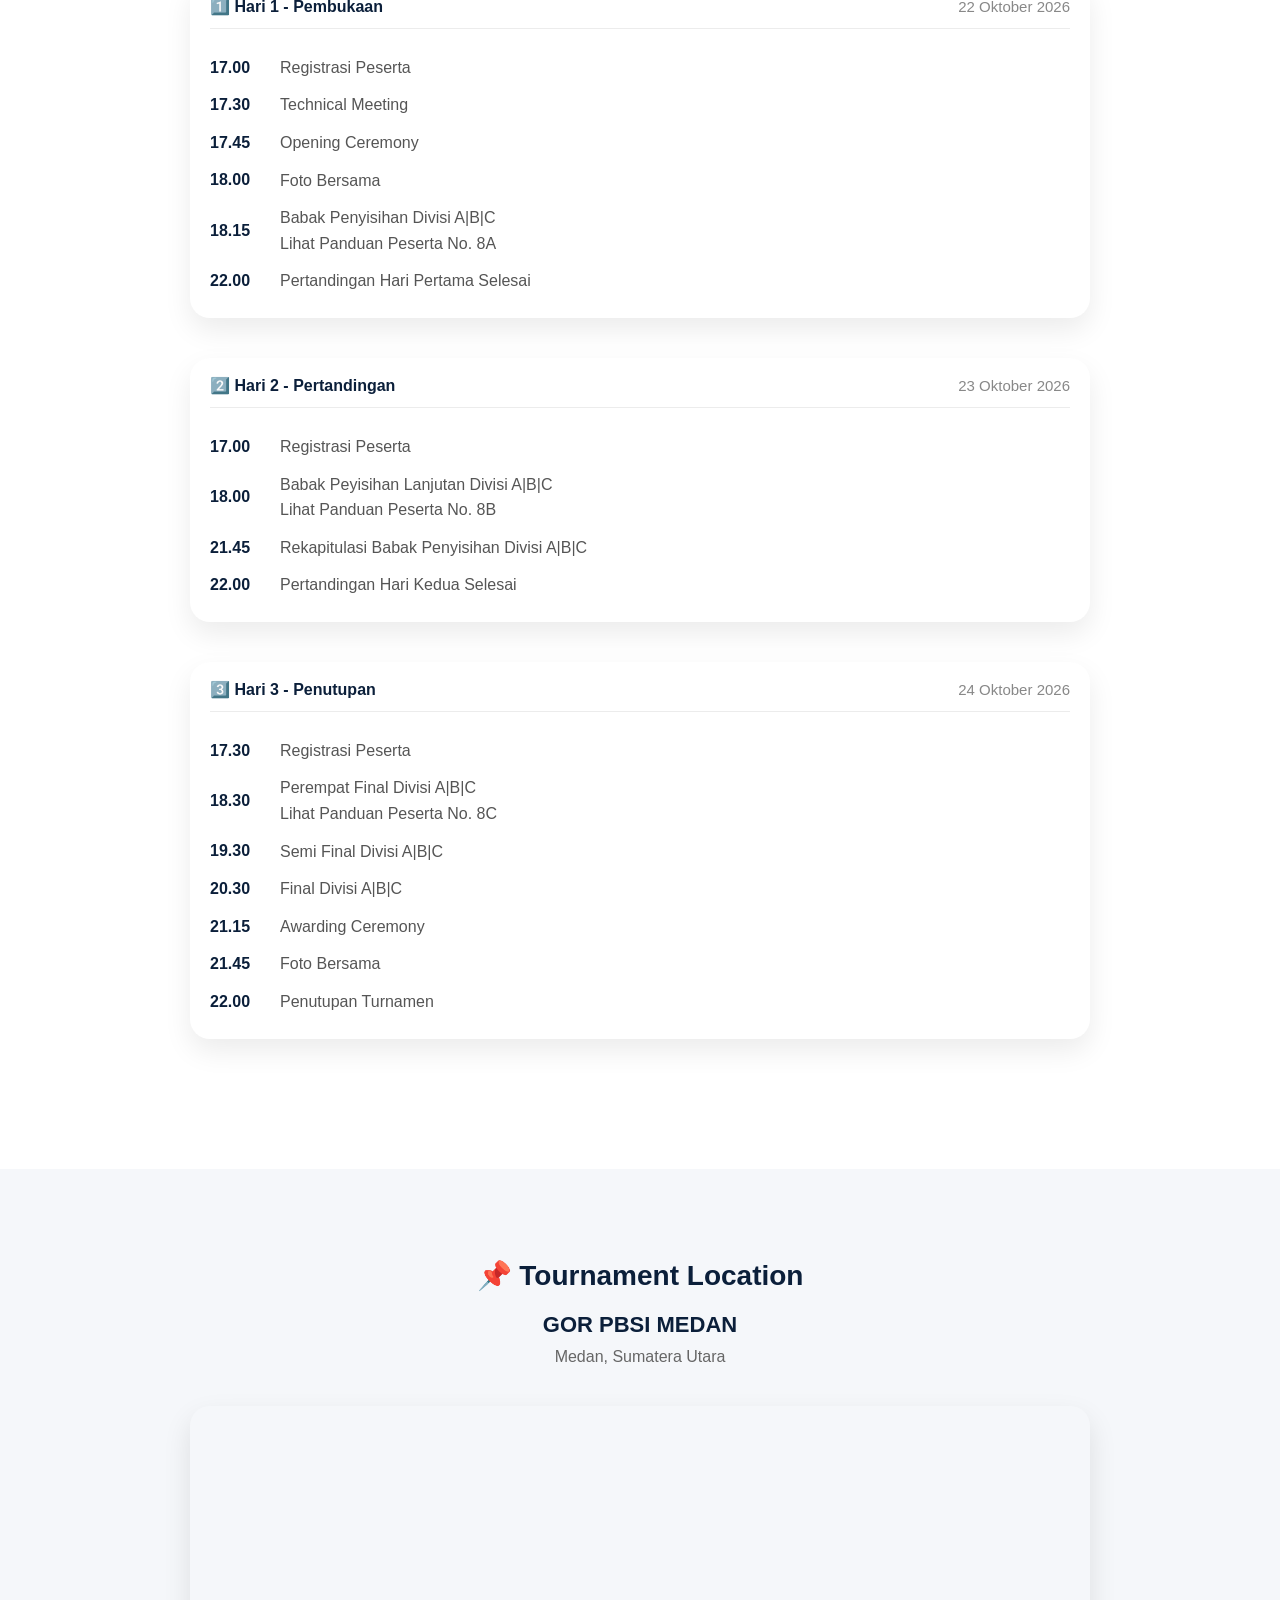
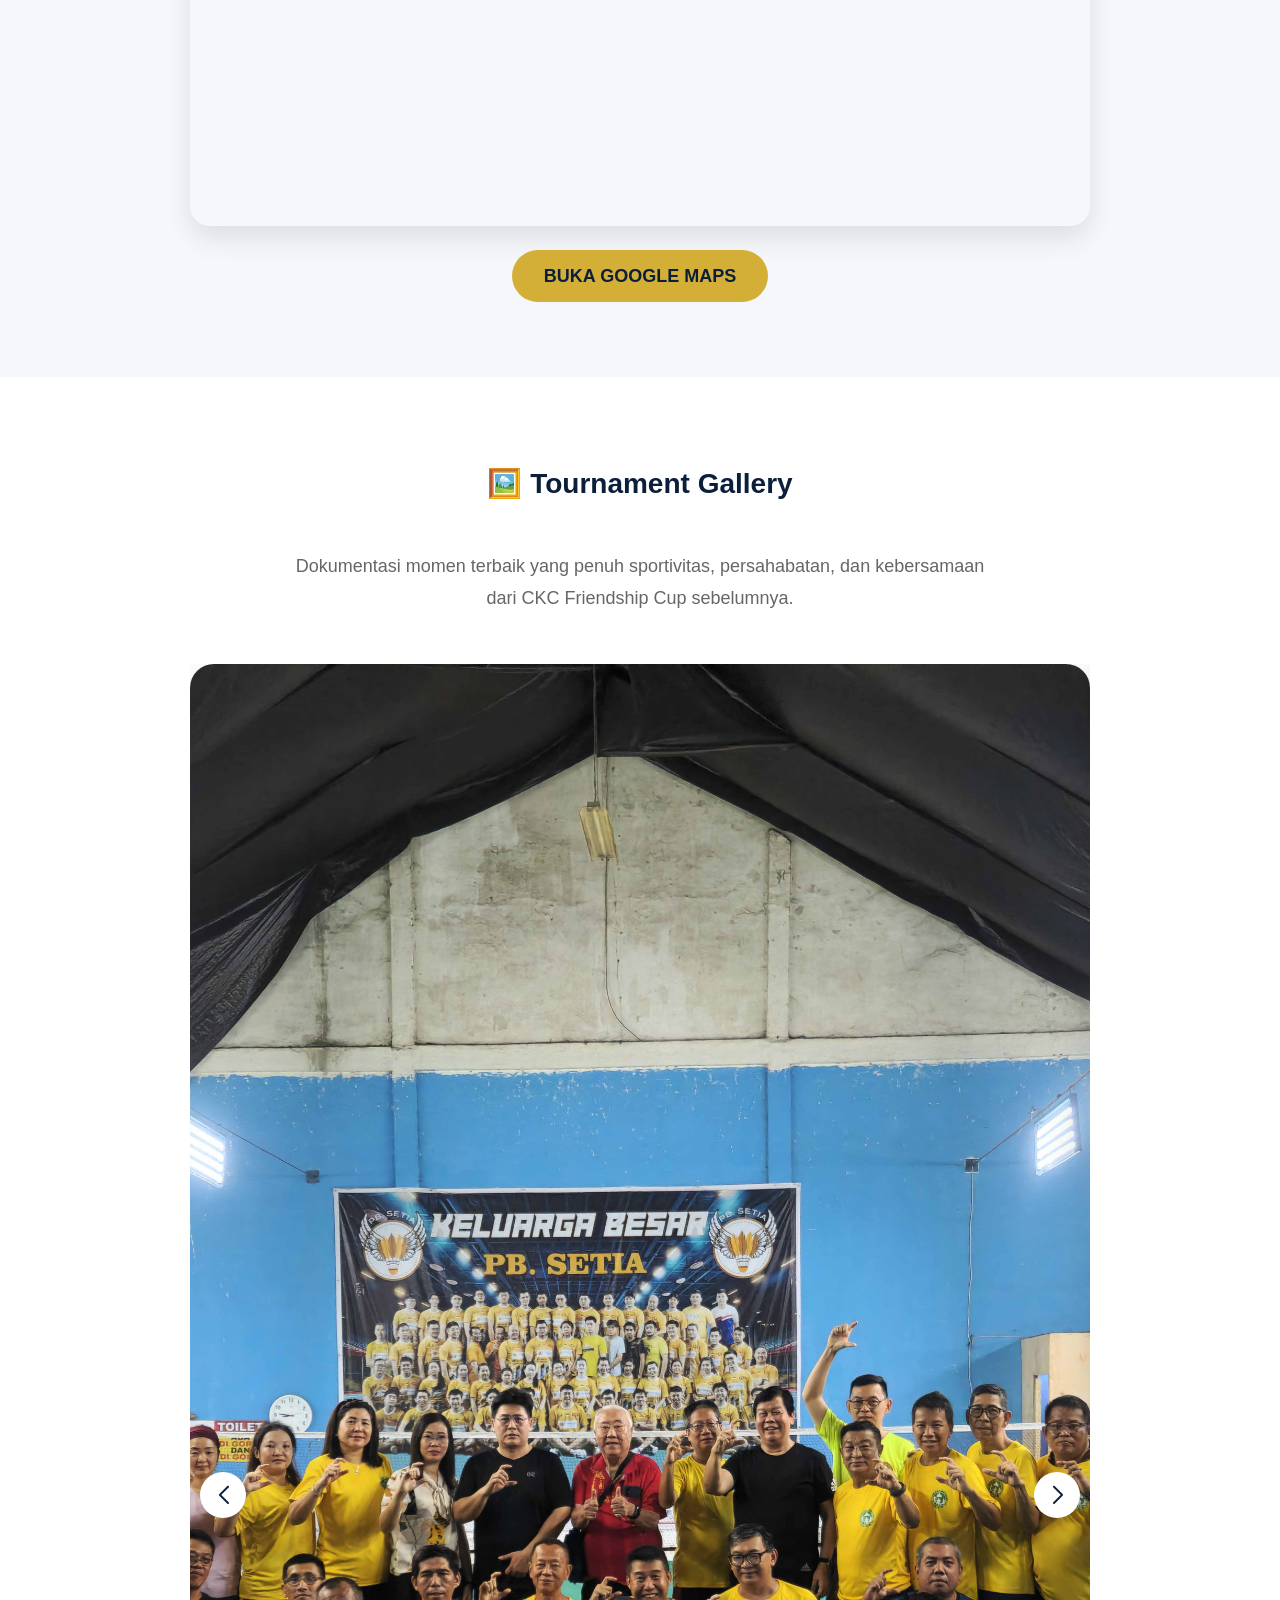
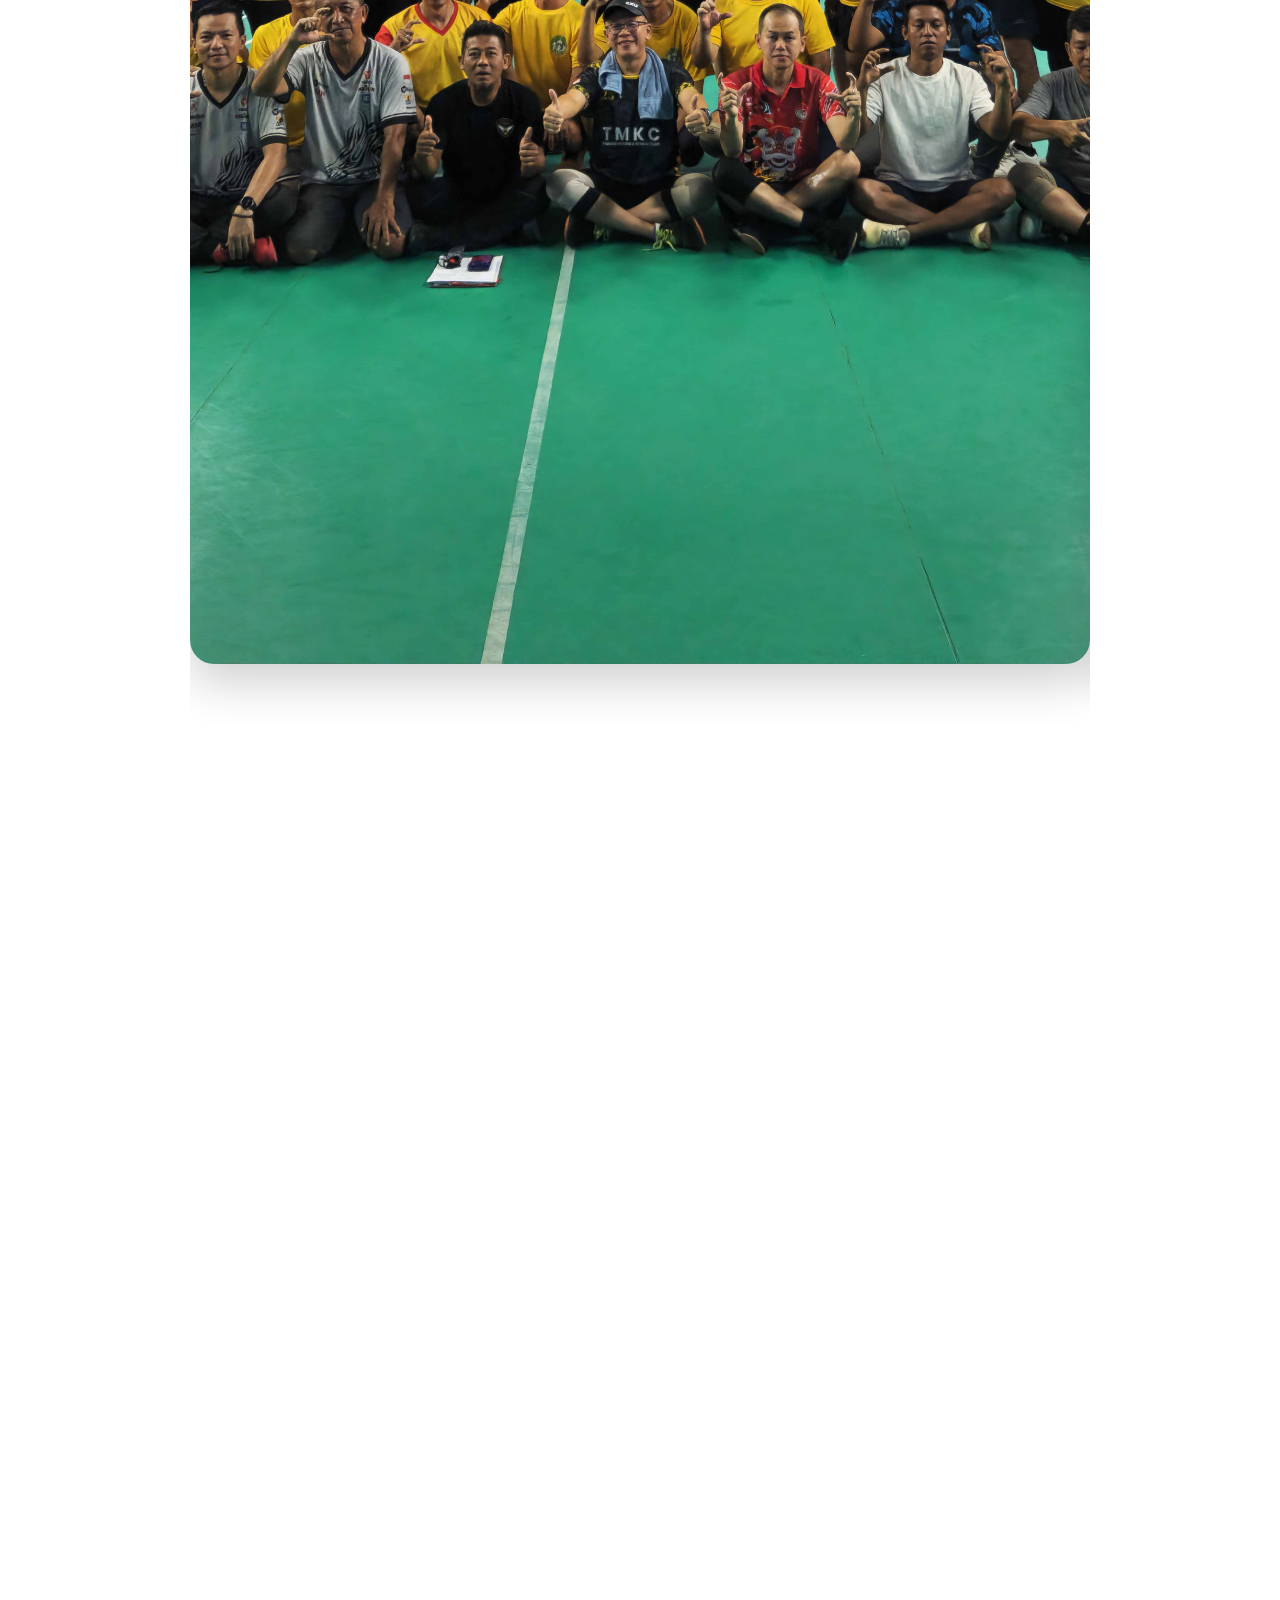
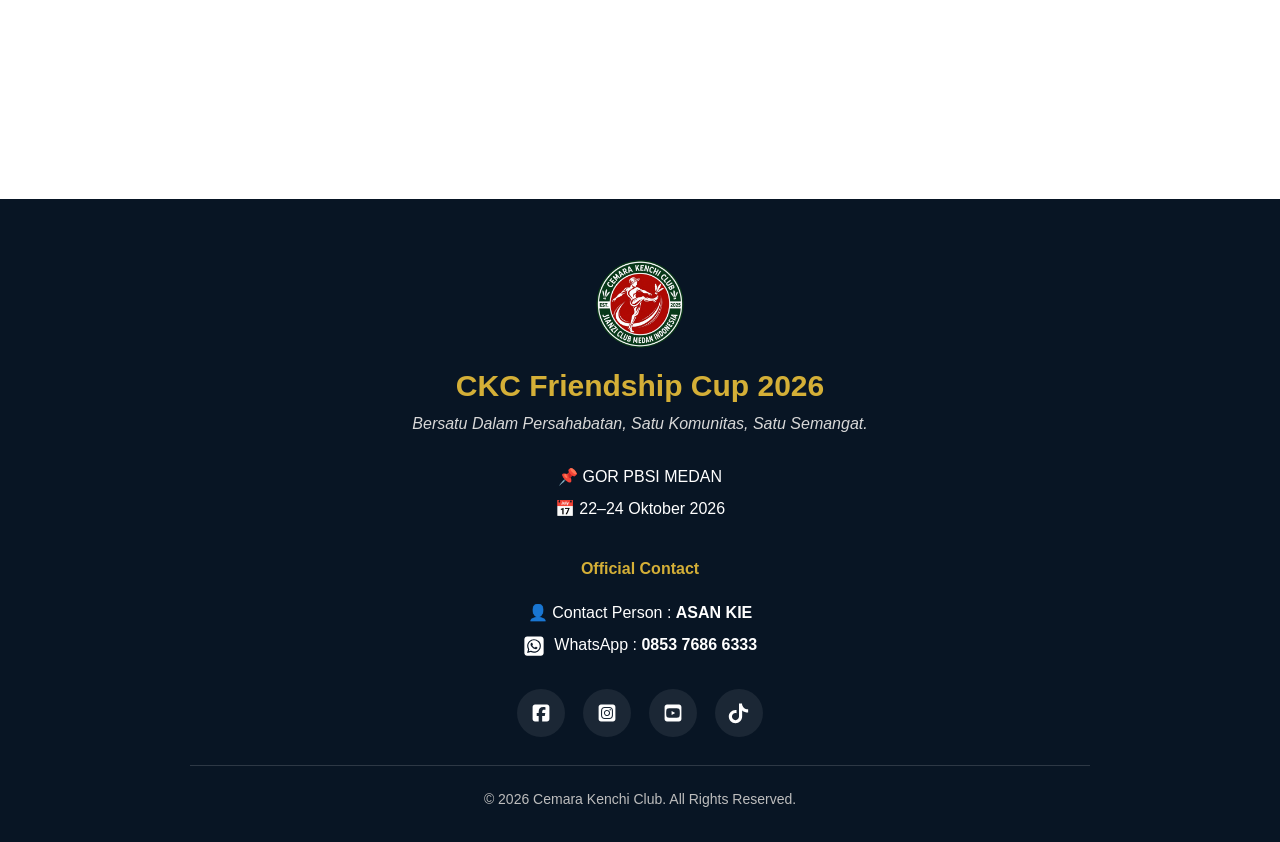
==== commit cb5f0940: "feat: update CKC Friendship Cup guides and timeline" ====
--- a/index.html
+++ b/index.html
@@ -14,6 +14,13 @@
 
 <link rel="stylesheet" href="style.css">
 
+<meta name="theme-color" content="#123b2a">
+<meta name="mobile-web-app-capable" content="yes">
+<meta name="apple-mobile-web-app-capable" content="yes">
+<meta name="apple-mobile-web-app-status-bar-style" content="default">
+<meta name="apple-mobile-web-app-title" content="CKC Friendship Cup">
+<link rel="manifest" href="./manifest.webmanifest">
+<link rel="apple-touch-icon" href="./images/logo/icon-192.png">
 </head>
 <body>
 
@@ -445,34 +452,59 @@
             <span class="guide-title">Aturan Medis & Force Majure</span>
         </button>
 
-        <button type="button" class="guide-menu-button" data-guide="61">
-            <span class="guide-number">06A</span>
+        <button type="button" class="guide-menu-button" data-guide="6">
+            <span class="guide-number">06</span>
+            <span class="guide-title">Tata Cara Pendaftaran</span>
+        </button>
+
+        <button type="button" class="guide-menu-button" data-guide="7A">
+            <span class="guide-number">07A</span>
             <span class="guide-title">Bagan Pool Divisi A - Antar club</span>
         </button>
 
-        <button type="button" class="guide-menu-button" data-guide="62">
-            <span class="guide-number">06A1</span>
+        <button type="button" class="guide-menu-button" data-guide="7A1">
+            <span class="guide-number">07A1</span>
             <span class="guide-title">Bagan Matriks Divisi A - Antar Club</span>
         </button>
 
-        <button type="button" class="guide-menu-button" data-guide="63">
-            <span class="guide-number">06B</span>
+        <button type="button" class="guide-menu-button" data-guide="7B">
+            <span class="guide-number">07B</span>
             <span class="guide-title">Bagan Pool Divisi B - Senior</span>
         </button>
 
-        <button type="button" class="guide-menu-button" data-guide="64">
-            <span class="guide-number">06C</span>
+        <button type="button" class="guide-menu-button" data-guide="7C">
+            <span class="guide-number">07C</span>
             <span class="guide-title">Bagan Pool Divisi C- Junior</span>
         </button>
 
-        <button type="button" class="guide-menu-button" data-guide="7">
-            <span class="guide-number">07</span>
-            <span class="guide-title">Hadiah Juara Per-Kategori</span>
-        </button>
-
-        <button type="button" class="guide-menu-button" data-guide="8">
-            <span class="guide-number">08</span>
-            <span class="guide-title">Tata Cara Pendaftaran</span>
+        <button type="button" class="guide-menu-button" data-guide="8A">
+            <span class="guide-number">08A</span>
+            <span class="guide-title">Schedule Pertandingan Hari 1</span>
+        </button>
+
+        <button type="button" class="guide-menu-button" data-guide="8B">
+            <span class="guide-number">08B</span>
+            <span class="guide-title">Schedule Pertandingan Hari 2</span>
+        </button>
+
+        <button type="button" class="guide-menu-button" data-guide="8C">
+            <span class="guide-number">08C</span>
+            <span class="guide-title">Schedule Pertandingan Hari 3</span>
+        </button>
+
+        <button type="button" class="guide-menu-button" data-guide="9A">
+            <span class="guide-number">09A</span>
+            <span class="guide-title">Hadiah Juara - Trophy dan Medali</span>
+        </button>
+
+        <button type="button" class="guide-menu-button" data-guide="9B">
+            <span class="guide-number">09B</span>
+            <span class="guide-title">Hadiah Juara - Uang Tunai</span>
+        </button>
+
+        <button type="button" class="guide-menu-button" data-guide="9C">
+            <span class="guide-number">09C</span>
+            <span class="guide-title">Hadiah Juara - Home Appliances by NGY</span>
         </button>
 
     </div>
@@ -680,7 +712,7 @@
 
             <div class="timeline-item">
                 <div class="time">18.15</div>
-                <div class="activity">Babak Penyisihan Divisi A|B|C</div>
+                <div class="activity">Babak Penyisihan Divisi A|B|C<br>Lihat Panduan Peserta No. 8A</div>
             </div>
 
             <div class="timeline-item">
@@ -698,9 +730,14 @@
                 <span>23 Oktober 2026</span>
             </div>
 
-                <div class="timeline-item">
+            <div class="timeline-item">
+                <div class="time">17.00</div>
+                <div class="activity">Registrasi Peserta</div>
+            </div>
+
+            <div class="timeline-item">
                 <div class="time">18.00</div>
-                <div class="activity">Babak Peyisihan Lanjutan Divisi A|B|C</div>
+                <div class="activity">Babak Peyisihan Lanjutan Divisi A|B|C<br>Lihat Panduan Peserta No. 8B</div>
             </div>
 
             <div class="timeline-item">
@@ -724,8 +761,13 @@
             </div>
 
             <div class="timeline-item">
+                <div class="time">17.30</div>
+                <div class="activity">Registrasi Peserta</div>
+            </div>
+
+            <div class="timeline-item">
                 <div class="time">18.30</div>
-                <div class="activity">Perempat Final Divisi A|B|C</div>
+                <div class="activity">Perempat Final Divisi A|B|C<br>Lihat Panduan Peserta No. 8C</div>
             </div>
 
             <div class="timeline-item">
@@ -737,7 +779,6 @@
                 <div class="time">20.30</div>
                 <div class="activity">Final Divisi A|B|C</div>
             </div>
-
 
             <div class="timeline-item">
                 <div class="time">21.15</div>
@@ -1430,6 +1471,14 @@
 <script src="https://cdn.jsdelivr.net/npm/swiper@11/swiper-bundle.min.js"></script>
 
 <script src="script.js"></script>
+<script>
+if ("serviceWorker" in navigator) {
+  window.addEventListener("load", () => {
+    navigator.serviceWorker.register("./service-worker.js")
+      .catch(error => console.error("PWA registration failed:", error));
+  });
+}
+</script>
 </body>
 
 </html>
